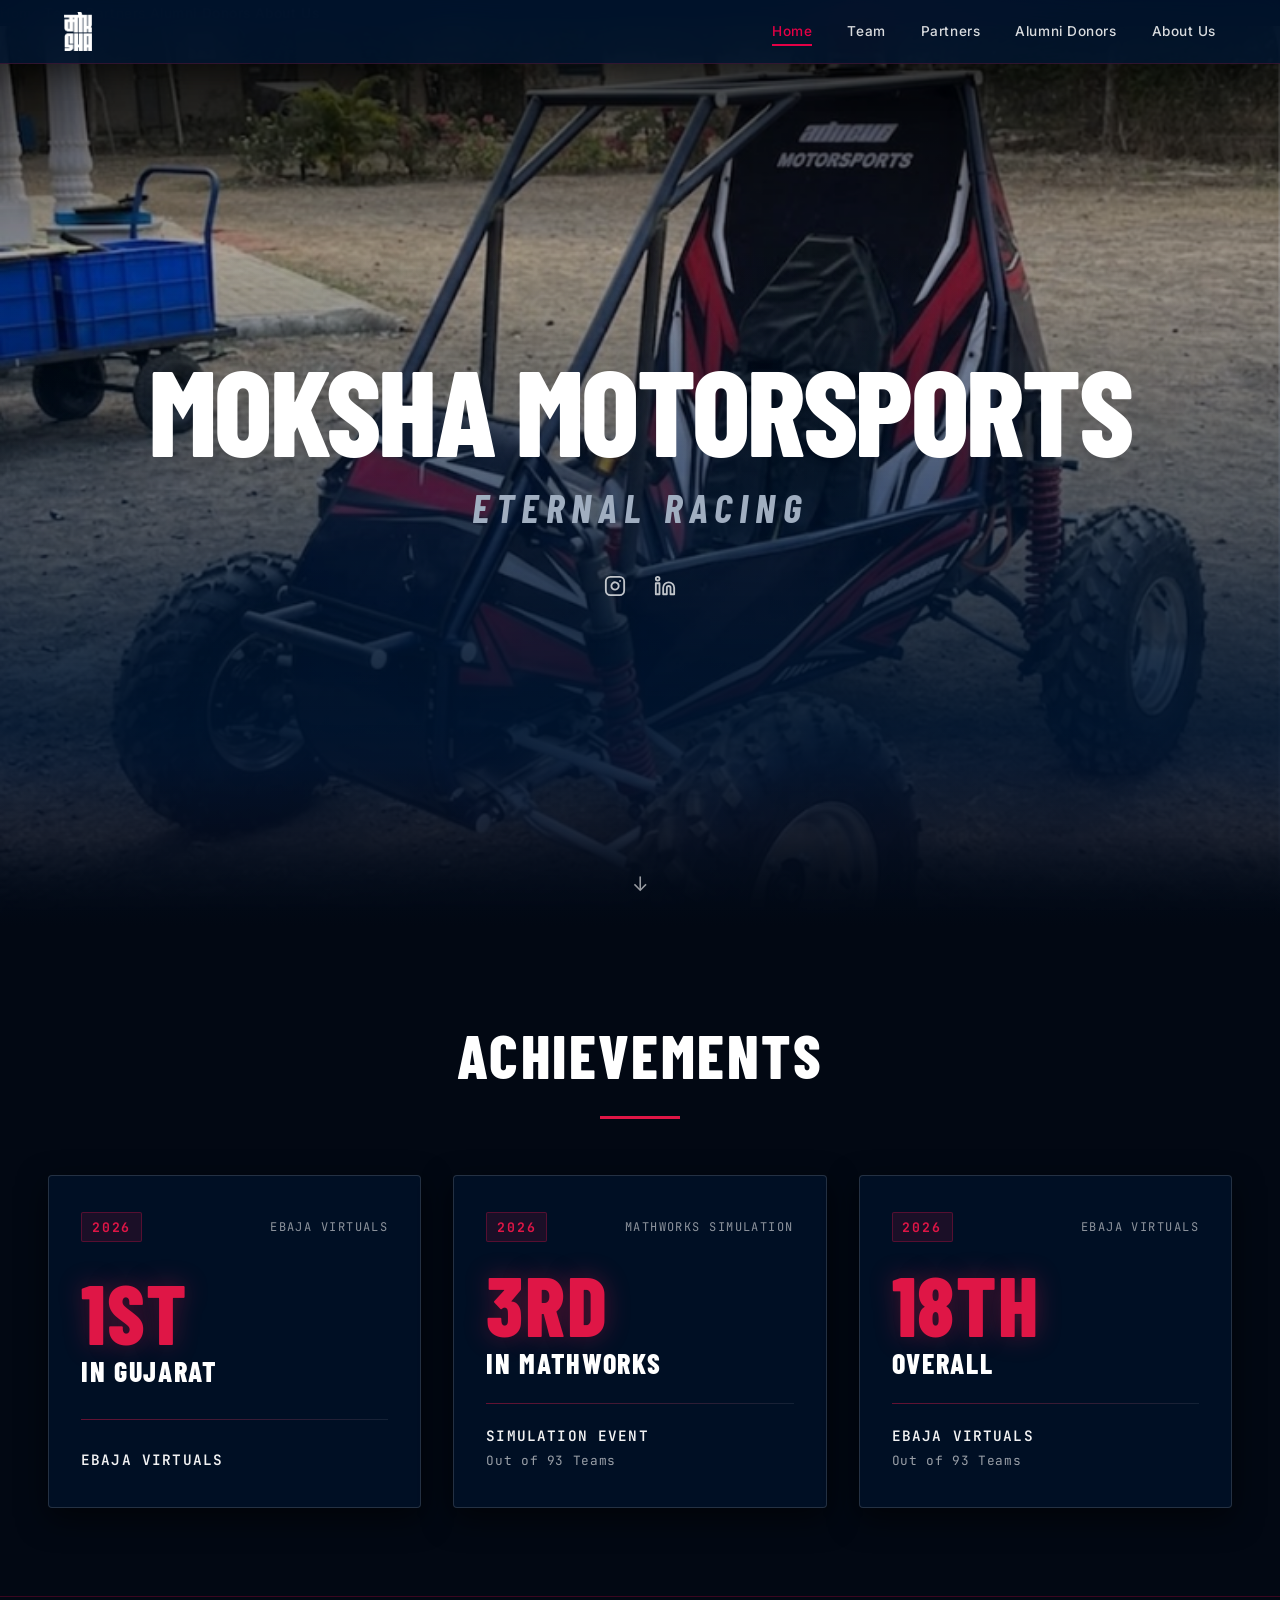
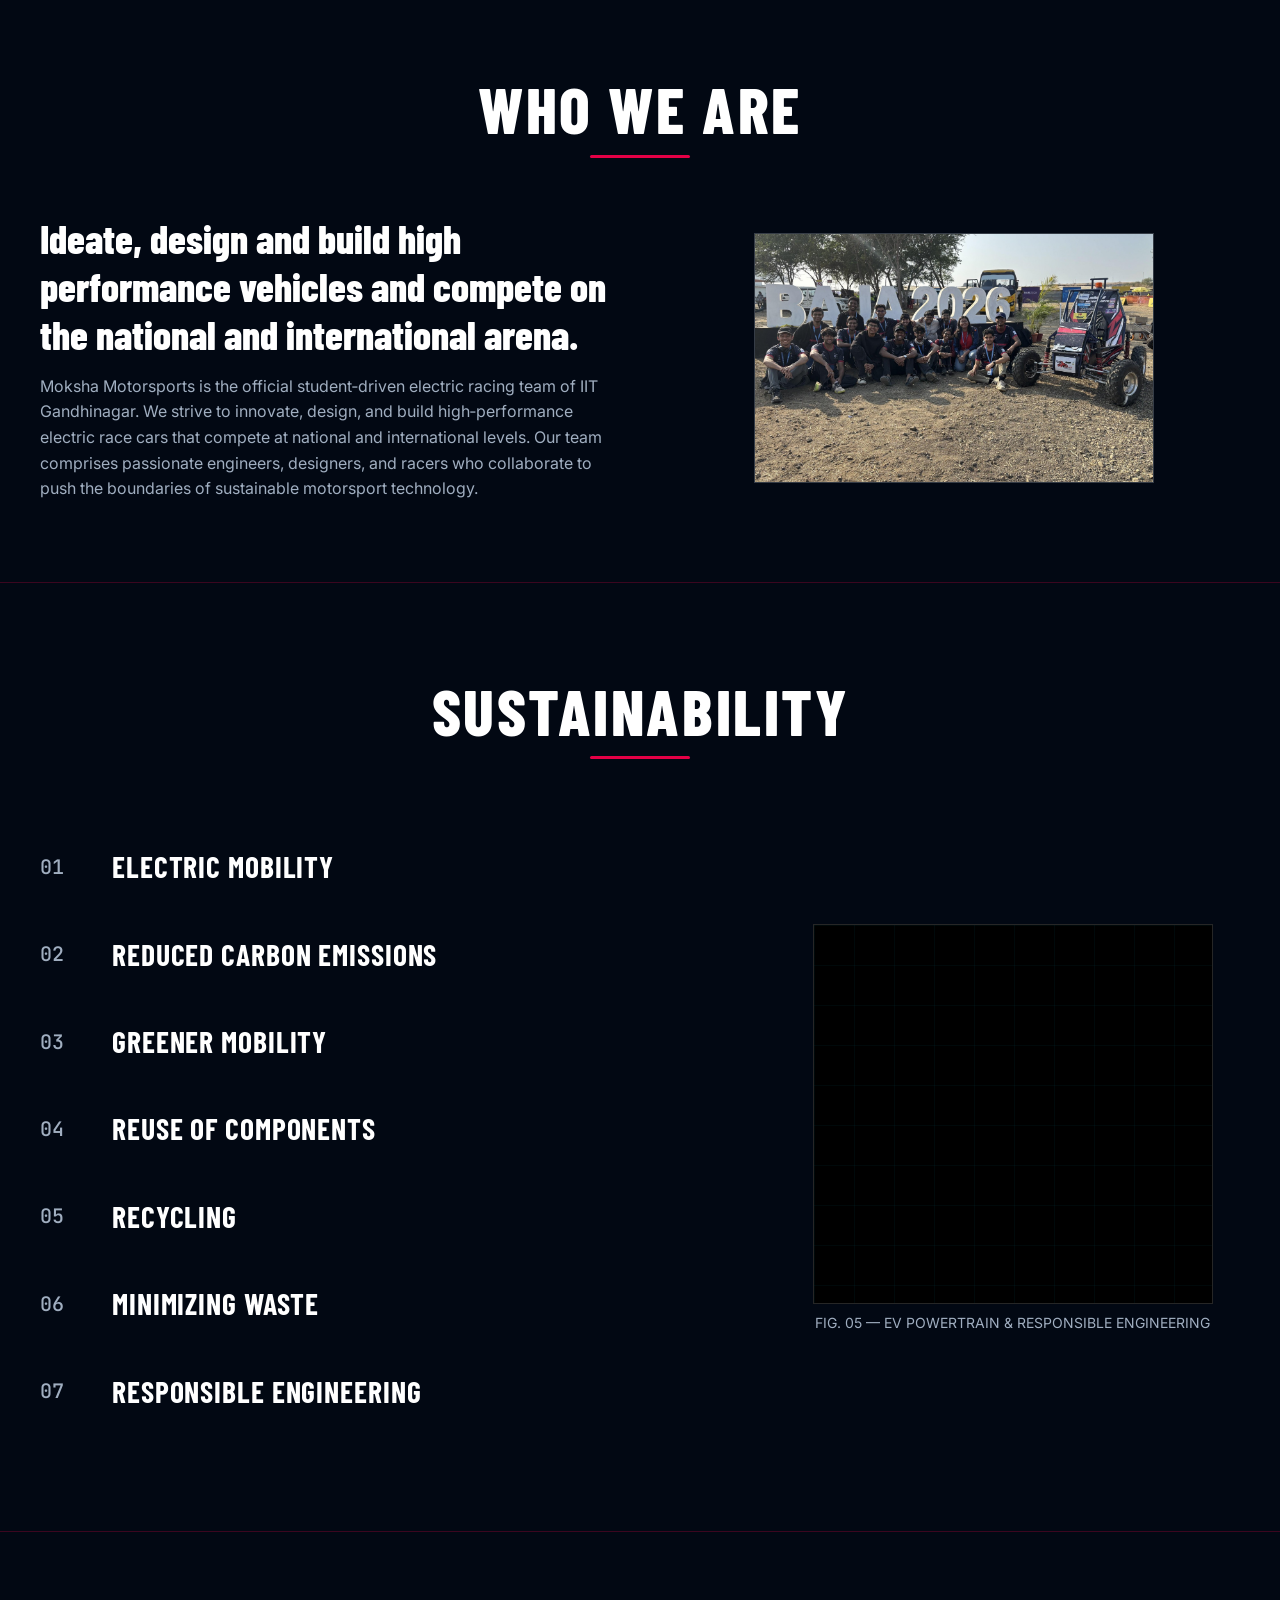
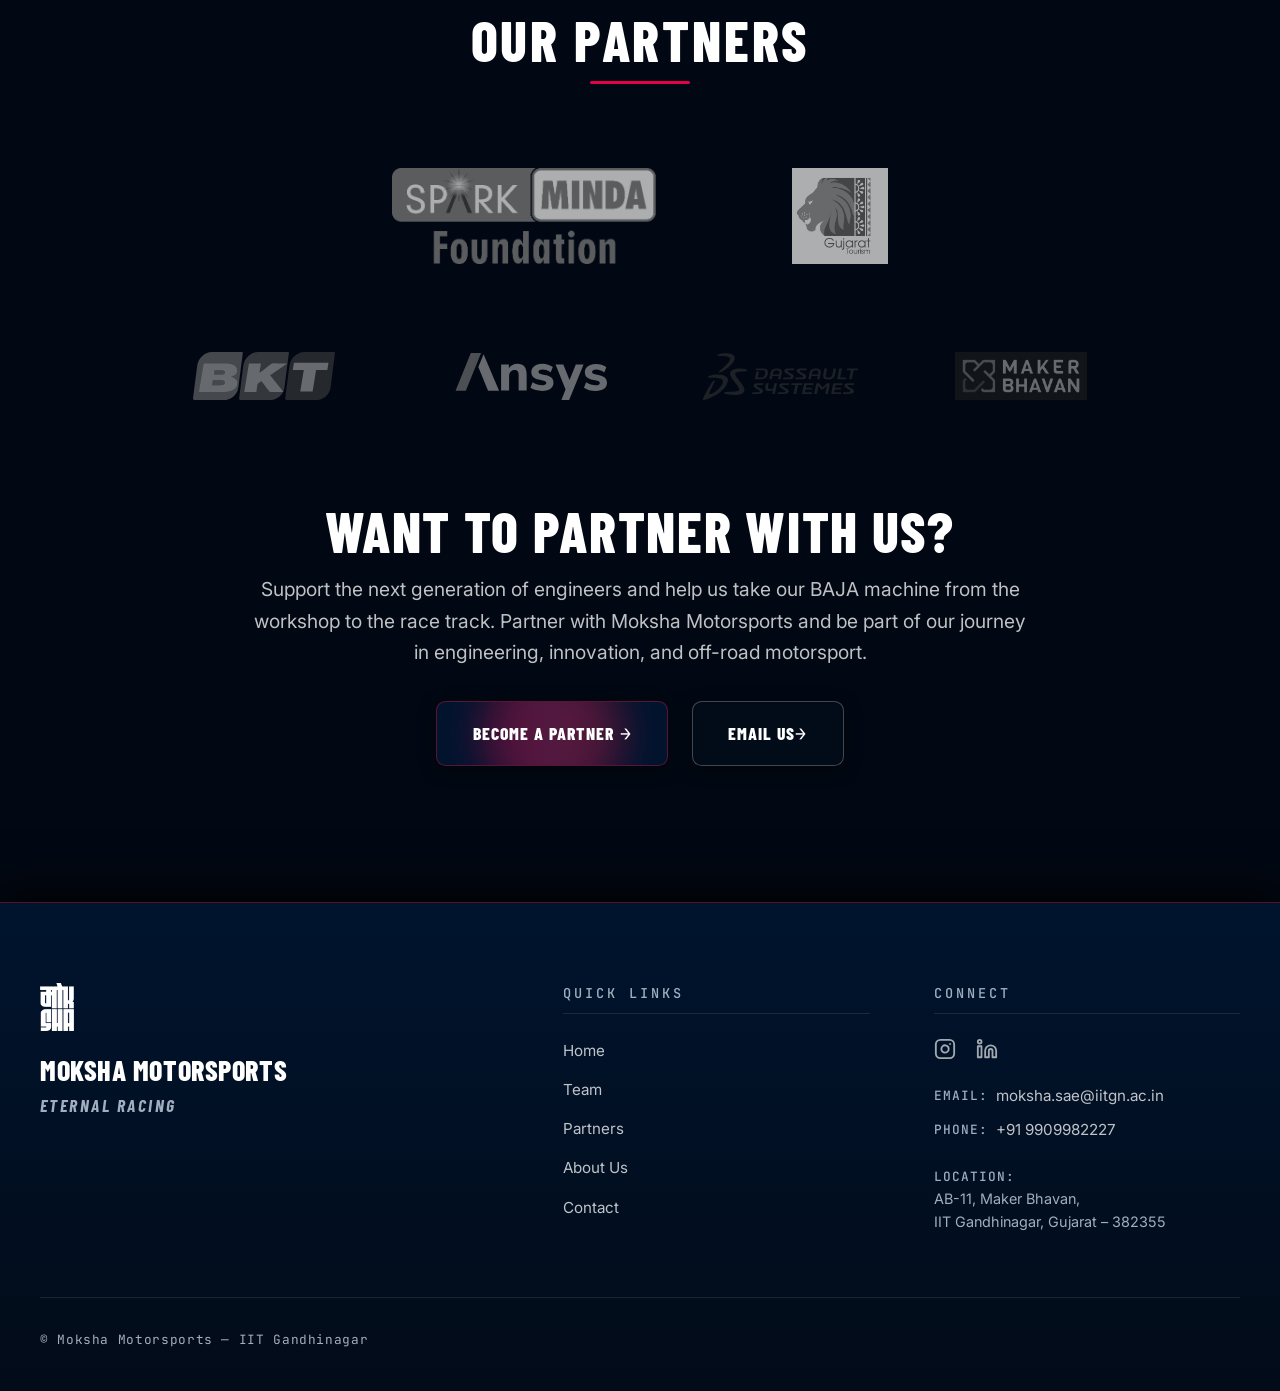
==== index.html @ 0d078cd7 "feat: add team member assets and implement ambient parallax effects across site pages" ====
<!DOCTYPE html>
<html lang="en">

<head>
  <meta charset="UTF-8">
  <meta name="viewport" content="width=device-width, initial-scale=1.0">
  <title>Moksha Motorsports — Eternal Racing</title>
  <meta name="description"
    content="Moksha Motorsports is the official student-driven electric racing team of IIT Gandhinagar. Eternal Racing.">
  <link rel="stylesheet" href="css/style.css">
  <link rel="icon" type="image/png" href="assets/moksha-logo.png">
</head>

<body>

  <a href="#content" class="skip-link">Skip to Content</a>

  <!-- NAVBAR -->
  <header class="navbar" role="banner">
    <a href="index.html" class="nav-brand" aria-label="Moksha Motorsports Home">
      <img src="assets/moksha-logo.png" alt="Moksha Motorsports Logo" class="nav-logo">
    </a>

    <!-- Desktop Navigation -->
    <nav class="nav-links" aria-label="Main Navigation">
      <a href="index.html" class="nav-link active">Home</a>
      <a href="team.html" class="nav-link">Team</a>
      <a href="partners.html" class="nav-link">Partners</a>
      <a href="alumni-donors.html" class="nav-link">Alumni Donors</a>
      <a href="about.html" class="nav-link">About Us</a>
    </nav>

    <!-- Mobile Navigation Toggle -->
    <button class="nav-toggle" aria-label="Toggle Navigation Menu" aria-expanded="false">
      <span></span>
      <span></span>
      <span></span>
    </button>
  </header>

  <!-- Mobile Overlay Menu -->
  <div class="nav-mobile-menu" aria-hidden="true">
    <a href="index.html" class="nav-link active">Home</a>
    <a href="team.html" class="nav-link">Team</a>
    <a href="partners.html" class="nav-link">Partners</a>
    <a href="alumni-donors.html" class="nav-link">Alumni Donors</a>
    <a href="about.html" class="nav-link">About Us</a>
  </div>

  <main class="home-page-wrapper">
    <!-- HOME PAGE LIVE AMBIENT BACKGROUND SYSTEM (FULL EDGE-TO-EDGE MOTORSPORT TREATMENT) -->
    <div class="home-ambient-bg" id="homeAmbientBg" aria-hidden="true">
      <div class="ambient-layer ambient-flowing-gradients">
        <div class="gradient-blob blob-top-left"></div>
        <div class="gradient-blob blob-top-right"></div>
        <div class="gradient-blob blob-mid-left"></div>
        <div class="gradient-blob blob-mid-right"></div>
        <div class="gradient-blob blob-bottom-left"></div>
        <div class="gradient-blob blob-bottom-right"></div>
      </div>
      <div class="ambient-layer ambient-speed-streaks">
        <div class="speed-streak streak-1"></div>
        <div class="speed-streak streak-2"></div>
        <div class="speed-streak streak-3"></div>
        <div class="speed-streak streak-4"></div>
      </div>
      <div class="ambient-layer ambient-tech-mesh"></div>
      <div class="ambient-layer ambient-vignette"></div>
    </div>

    <!-- FULL-SCREEN HERO SECTION WITH CINEMATIC BOTTOM FADE -->
    <section class="hero cinematic-hero" aria-label="Hero Section">
      <div class="hero-bg-image" aria-hidden="true"></div>
      <div class="cinematic-hero-overlay" aria-hidden="true"></div>
      <div class="hero-center-content">
        <h1 class="hero-title">MOKSHA MOTORSPORTS</h1>
        <p class="hero-tagline">Eternal Racing</p>

        <!-- Social Media Links -->
        <div class="hero-socials">
          <a href="https://www.instagram.com/moksha_sae.iitgn?igsh=ZnZyM25kZWNtaHk3" target="_blank"
            rel="noopener noreferrer" class="social-link" aria-label="Follow Moksha Motorsports on Instagram">
            <svg viewBox="0 0 24 24" fill="none" stroke="currentColor" stroke-width="2" stroke-linecap="round"
              stroke-linejoin="round">
              <rect x="2" y="2" width="20" height="20" rx="5" ry="5" />
              <path d="M16 11.37A4 4 0 1 1 12.63 8 4 4 0 0 1 16 11.37z" />
              <line x1="17.5" y1="6.5" x2="17.51" y2="6.5" />
            </svg>
          </a>
          <a href="https://in.linkedin.com/company/moksha-motorsports" target="_blank" rel="noopener noreferrer"
            class="social-link" aria-label="Connect with Moksha Motorsports on LinkedIn">
            <svg viewBox="0 0 24 24" fill="none" stroke="currentColor" stroke-width="2" stroke-linecap="round"
              stroke-linejoin="round">
              <path d="M16 8a6 6 0 0 1 6 6v7h-4v-7a2 2 0 0 0-2-2 2 2 0 0 0-2 2v7h-4v-7a6 6 0 0 1 6-6z" />
              <rect x="2" y="9" width="4" height="12" />
              <circle cx="4" cy="4" r="2" />
            </svg>
          </a>
        </div>
      </div>

      <!-- Scroll Indicator -->
      <div class="hero-scroll" role="button" aria-label="Scroll to next section" tabindex="0">
        <span class="scroll-arrow">↓</span>
      </div>
    </section>

    <!-- ACHIEVEMENTS SECTION (Immediately after Hero Section) -->
    <section id="achievements" class="achievements-section" aria-label="Team Achievements & Championship Record">
      <div class="achievements-container container">
        <div class="achievements-header reveal">
          <h2 class="achievements-title">ACHIEVEMENTS</h2>
        </div>

        <div class="achievements-grid">
          <!-- Achievement Item 01 -->
          <article class="achievement-card reveal" aria-label="1st in Gujarat, eBAJA Virtuals 2026">
            <div class="achievement-header-row">
              <span class="achievement-year-badge">2026</span>
              <span class="achievement-category-tag">eBAJA VIRTUALS</span>
            </div>
            <div class="achievement-rank-wrap">
              <span class="rank-primary">1ST</span>
              <span class="rank-label">IN GUJARAT</span>
            </div>
            <div class="achievement-divider"></div>
            <div class="achievement-footer-meta">
              <p class="event-name">eBAJA Virtuals</p>
            </div>
          </article>

          <!-- Achievement Item 02: 3rd in MathWorks -->
          <article class="achievement-card reveal" aria-label="3rd in MathWorks, Simulation Event 2026 Out of 93 Teams">
            <div class="achievement-header-row">
              <span class="achievement-year-badge">2026</span>
              <span class="achievement-category-tag">MATHWORKS SIMULATION</span>
            </div>
            <div class="achievement-rank-wrap">
              <span class="rank-primary">3RD</span>
              <span class="rank-label">IN MATHWORKS</span>
            </div>
            <div class="achievement-divider"></div>
            <div class="achievement-footer-meta">
              <p class="event-name">Simulation Event</p>
              <p class="event-detail">Out of 93 Teams</p>
            </div>
          </article>

          <!-- Achievement Item 03: 18th Overall -->
          <article class="achievement-card reveal" aria-label="18th Overall, eBAJA Virtuals 2026 Out of 93 Teams">
            <div class="achievement-header-row">
              <span class="achievement-year-badge">2026</span>
              <span class="achievement-category-tag">eBAJA VIRTUALS</span>
            </div>
            <div class="achievement-rank-wrap">
              <span class="rank-primary">18TH</span>
              <span class="rank-label">OVERALL</span>
            </div>
            <div class="achievement-divider"></div>
            <div class="achievement-footer-meta">
              <p class="event-name">eBAJA Virtuals</p>
              <p class="event-detail">Out of 93 Teams</p>
            </div>
          </article>
        </div>
      </div>
    </section>

    <!-- MAJOR SECTION DIVIDER -->
    <div class="section-divider" aria-hidden="true"></div>

    <!-- WHO WE ARE SECTION -->
    <section id="who-we-are" class="who-section" aria-label="Who We Are">
      <h2 class="section-heading who-heading">Who We Are</h2>
      <div class="who-container">
        <div class="who-text reveal">
          <p class="pull-line">Ideate, design and build high performance vehicles and compete on the national and
            international arena.</p>
          <p class="who-body">
            Moksha Motorsports is the official student‑driven electric racing team of IIT Gandhinagar. We strive to
            innovate, design, and build high‑performance electric race cars that compete at national and international
            levels. Our team comprises passionate engineers, designers, and racers who collaborate to push the
            boundaries of sustainable motorsport technology.
          </p>
        </div>
        <div class="who-image reveal">
          <div class="image-placeholder">
            <img src="assets/home-wwr.jpg" alt="Who We Are - Moksha Motorsports Team" loading="lazy" />
          </div>
        </div>
      </div>
    </section>

    <!-- MAJOR SECTION DIVIDER -->
    <div class="section-divider" aria-hidden="true"></div>

    <!-- SUSTAINABILITY SECTION -->
    <section id="sustainability" class="sustainability-section"
      aria-label="Sustainability – Performance + Responsibility">
      <div class="sustainability-container">
        <!-- Section Header -->
        <div class="sustainability-header reveal">
          <h2 class="section-heading sustainability-headline">SUSTAINABILITY</h2>
        </div>

        <!-- Section Main Grid -->
        <div class="sustainability-grid">
          <!-- Principles List Column (4 + 3 Layout) -->
          <div class="sustainability-principles-col reveal">
            <!-- Principles List 01 - 07 -->
            <div class="principles-group">
              <div class="sustainability-row">
                <span class="sustainability-num">01</span>
                <span class="sustainability-text">Electric mobility</span>
              </div>
              <div class="sustainability-row">
                <span class="sustainability-num">02</span>
                <span class="sustainability-text">Reduced carbon emissions</span>
              </div>
              <div class="sustainability-row">
                <span class="sustainability-num">03</span>
                <span class="sustainability-text">Greener mobility</span>
              </div>
              <div class="sustainability-row">
                <span class="sustainability-num">04</span>
                <span class="sustainability-text">Reuse of components</span>
              </div>
              <div class="sustainability-row">
                <span class="sustainability-num">05</span>
                <span class="sustainability-text">Recycling</span>
              </div>
              <div class="sustainability-row">
                <span class="sustainability-num">06</span>
                <span class="sustainability-text">Minimizing waste</span>
              </div>
              <div class="sustainability-row">
                <span class="sustainability-num">07</span>
                <span class="sustainability-text">Responsible engineering</span>
              </div>
            </div>
          </div>

          <!-- Editorial Image Column -->
          <div class="sustainability-image-col reveal">
            <div class="sustainability-image-wrap">
              <div class="image-placeholder sustainability-placeholder">
                <!-- EV / Workshop engineering imagery -->
              </div>
              <p class="caption">FIG. 05 — EV POWERTRAIN &amp; RESPONSIBLE ENGINEERING</p>
            </div>
          </div>
        </div>
    </section>

    <!-- MAJOR SECTION DIVIDER -->
    <div class="section-divider" aria-hidden="true"></div>

    <!-- OUR PARTNERS SECTION -->
    <section id="partners" class="partners-section" aria-label="Our Partners">
      <div class="partners-container">
        <!-- Section Header -->
        <div class="partners-header reveal">
          <h2 class="partners-heading">OUR PARTNERS</h2>
        </div>

        <!-- Sponsor Wall Composition (2 Tiered Rows: Top Donors + Associate Donors) -->
        <div class="sponsor-wall reveal">
          <!-- Row 1: Top Tier Partners (Spark Minda, Gujarat Tourism) -->
          <div class="sponsor-wall-row sponsor-wall-row-top sponsor-wall-row-2">
            <a href="https://sparkminda.com" target="_blank" rel="noopener noreferrer" class="sponsor-wall-item"
              aria-label="Spark Minda Foundation website">
              <img src="assets/smf-logo.png" alt="Spark Minda Logo" class="sponsor-wall-logo" loading="lazy" />
            </a>
            <a href="https://www.gujarattourism.com" target="_blank" rel="noopener noreferrer" class="sponsor-wall-item"
              aria-label="Gujarat Tourism website">
              <img src="assets/gt-logo.png" alt="Gujarat Tourism Logo" class="sponsor-wall-logo" loading="lazy" />
            </a>
          </div>

          <!-- Row 2: 4 Logos (BKT, Ansys, Dassault Systèmes, Maker Bhavan) -->
          <div class="sponsor-wall-row sponsor-wall-row-4">
            <a href="https://www.bkt-tires.com" target="_blank" rel="noopener noreferrer" class="sponsor-wall-item"
              aria-label="BKT Tires website">
              <img src="assets/bkt-logo.svg" alt="BKT Logo" class="sponsor-wall-logo" loading="lazy" />
            </a>
            <a href="https://www.ansys.com" target="_blank" rel="noopener noreferrer" class="sponsor-wall-item"
              aria-label="Ansys website">
              <img src="assets/ansys-logo.svg" alt="Ansys Logo" class="sponsor-wall-logo" loading="lazy" />
            </a>
            <a href="https://www.3ds.com" target="_blank" rel="noopener noreferrer" class="sponsor-wall-item"
              aria-label="Dassault Systèmes website">
              <img src="assets/ds-logo.svg" alt="Dassault Systèmes Logo" class="sponsor-wall-logo" loading="lazy" />
            </a>
            <a href="https://iitgn.ac.in" target="_blank" rel="noopener noreferrer" class="sponsor-wall-item"
              aria-label="Maker Bhavan website">
              <img src="assets/AMKER BHAVAN.png" alt="Maker Bhavan Logo" class="sponsor-wall-logo" loading="lazy" />
            </a>
          </div>
        </div>
      </div>
    </section>

    <!-- BECOME OUR PARTNER CTA SECTION -->
    <section class="team-contact-section" aria-label="Want to partner with us?">
      <div class="team-contact-container container">
        <div class="team-contact-wrap">
          <h2 class="team-contact-heading">WANT TO PARTNER WITH US?</h2>
          <p class="team-contact-body">
            Support the next generation of engineers and help us take our BAJA machine from the workshop to the race
            track. Partner with Moksha Motorsports and be part of our journey in engineering, innovation, and off-road
            motorsport.
          </p>

          <div class="team-contact-actions">
            <a href="become-a-partner.html" class="team-apply-btn">
              <div class="team-apply-btn-glow" aria-hidden="true">
                <div></div>
              </div>
              <span class="team-apply-btn-text">BECOME A PARTNER <span class="arrow">→</span></span>
            </a>
            <a href="mailto:moksha.sae@iitgn.ac.in" class="team-email-btn">
              <span class="btn-text">EMAIL US</span> <span class="arrow">→</span>
            </a>
          </div>
        </div>
      </div>
    </section>
  </main>

  <!-- FOOTER -->
  <footer class="footer" role="contentinfo">
    <div class="footer-container">
      <div class="footer-grid">
        <!-- BRAND COLUMN -->
        <div class="footer-col footer-brand">
          <a href="index.html" class="footer-logo-link" aria-label="Moksha Motorsports Home">
            <img src="assets/moksha-logo.png" alt="Moksha Motorsports Logo" class="footer-logo">
          </a>
          <h3 class="footer-brand-name">Moksha Motorsports</h3>
          <p class="footer-tagline">Eternal Racing</p>
        </div>

        <!-- QUICK LINKS COLUMN -->
        <div class="footer-col footer-links-col">
          <h4 class="footer-col-title">QUICK LINKS</h4>
          <ul class="footer-links-list">
            <li><a href="index.html" class="footer-link">Home</a></li>
            <li><a href="team.html" class="footer-link">Team</a></li>
            <li><a href="partners.html" class="footer-link">Partners</a></li>
            <li><a href="about.html" class="footer-link">About Us</a></li>
            <li><a href="#contact-placeholder" class="footer-link">Contact</a></li>
          </ul>
        </div>

        <!-- CONNECT COLUMN -->
        <div class="footer-col footer-connect-col">
          <h4 class="footer-col-title">CONNECT</h4>
          <div class="footer-socials">
            <a href="https://www.instagram.com/moksha_sae.iitgn?igsh=ZnZyM25kZWNtaHk3" target="_blank"
              rel="noopener noreferrer" class="social-link" aria-label="Follow Moksha Motorsports on Instagram">
              <svg viewBox="0 0 24 24" fill="none" stroke="currentColor" stroke-width="2" stroke-linecap="round"
                stroke-linejoin="round">
                <rect x="2" y="2" width="20" height="20" rx="5" ry="5" />
                <path d="M16 11.37A4 4 0 1 1 12.63 8 4 4 0 0 1 16 11.37z" />
                <line x1="17.5" y1="6.5" x2="17.51" y2="6.5" />
              </svg>
            </a>
            <a href="https://in.linkedin.com/company/moksha-motorsports" target="_blank" rel="noopener noreferrer"
              class="social-link" aria-label="Connect with Moksha Motorsports on LinkedIn">
              <svg viewBox="0 0 24 24" fill="none" stroke="currentColor" stroke-width="2" stroke-linecap="round"
                stroke-linejoin="round">
                <path d="M16 8a6 6 0 0 1 6 6v7h-4v-7a2 2 0 0 0-2-2 2 2 0 0 0-2 2v7h-4v-7a6 6 0 0 1 6-6z" />
                <rect x="2" y="9" width="4" height="12" />
                <circle cx="4" cy="4" r="2" />
              </svg>
            </a>
          </div>
          <p class="footer-contact-item">
            <span class="footer-item-label">Email:</span>
            <a href="mailto:moksha.sae@iitgn.ac.in" class="footer-link">moksha.sae@iitgn.ac.in</a>
          </p>
          <p class="footer-contact-item">
            <span class="footer-item-label">Phone:</span>
            <a href="tel:+919909982227" class="footer-link">+91 9909982227</a>
          </p>
          <p class="footer-address">
            <span class="footer-item-label">Location:</span><br>
            AB-11, Maker Bhavan,<br>
            IIT Gandhinagar, Gujarat – 382355
          </p>
        </div>
      </div>

      <!-- BOTTOM STRIP -->
      <div class="footer-bottom">
        <p class="footer-copyright">&copy; Moksha Motorsports — IIT Gandhinagar</p>
      </div>
    </div>
  </footer>

  <script src="js/main.js"></script>
</body>

</html>
---- css/style.css ----
/* ================================================================
   MOKSHA MOTORSPORTS — Revamped Minimal Motorsport Aesthetic
   Iteration 1: Full-Screen Hero & Minimal Landing Page
   ================================================================ */

@import url('https://fonts.googleapis.com/css2?family=Barlow+Condensed:ital,wght@0,700;0,800;1,700;1,800&family=Inter:wght@400;500;600&family=JetBrains+Mono:wght@400;500&display=swap');

:root {
  --moksha-black: #000000;
  --moksha-navy: #00142E;
  --moksha-navy-dark: #020B18;
  --moksha-pink: #DF1646;
  --bg-black: #000000;
  --bg-subtle: #020B18;
  --bg-raised: #00142E;
  --text-white: #FFFFFF;
  --text-muted: #A0AEC0;
  --font-display: 'Barlow Condensed', sans-serif;
  --font-body: 'Inter', sans-serif;
  --font-mono: 'JetBrains Mono', monospace;
  --nav-height: 64px;
  --transition-fast: 200ms cubic-bezier(0.16, 1, 0.3, 1);
}

*,
*::before,
*::after {
  box-sizing: border-box;
  margin: 0;
  padding: 0;
}

html {
  scroll-behavior: smooth;
  font-size: 16px;
  background-color: var(--bg-black);
  color: var(--text-white);
}

body {
  font-family: var(--font-body);
  background-color: var(--bg-black);
  color: var(--text-white);
  line-height: 1.6;
  overflow-x: hidden;
  -webkit-font-smoothing: antialiased;
}

a {
  color: inherit;
  text-decoration: none;
}

button {
  cursor: pointer;
  border: none;
  background: none;
  font-family: inherit;
}

/* --- Skip Link --- */
.skip-link {
  position: absolute;
  top: -100%;
  left: 1.5rem;
  padding: 0.5rem 1rem;
  background: var(--text-white);
  color: var(--bg-black);
  font-family: var(--font-mono);
  font-size: 0.8rem;
  text-transform: uppercase;
  z-index: 9999;
  transition: top var(--transition-fast);
}

.skip-link:focus {
  top: 1.5rem;
}

/* ================================================================
   NAVIGATION BAR
   Fully transparent, overlaying hero, minimalist white typography
   ================================================================ */
.navbar {
  position: fixed;
  top: 0;
  left: 0;
  width: 100%;
  height: var(--nav-height);
  z-index: 1000;
  background: rgba(0, 20, 46, 0.85);
  backdrop-filter: blur(20px) saturate(180%);
  -webkit-backdrop-filter: blur(20px) saturate(180%);
  border-bottom: 1px solid rgba(223, 22, 70, 0.2);
  box-shadow: 0 8px 32px 0 rgba(0, 0, 0, 0.5);
  display: flex;
  align-items: center;
  justify-content: space-between;
  padding-inline: clamp(1.5rem, 5vw, 4rem);
}

.nav-brand {
  position: relative;
  display: inline-flex;
  align-items: center;
  gap: 0.75rem;
}

.nav-brand:hover {
  opacity: 1;
}

.nav-logo {
  height: 40px;
  width: auto;
  object-fit: contain;
  filter: invert(1);
  transition: opacity var(--transition-fast), transform var(--transition-fast);
}

.nav-brand::after {
  content: '';
  position: absolute;
  top: 0;
  left: 0;
  width: 100%;
  height: 100%;
  background-color: #E40046;
  -webkit-mask: url('../assets/moksha-logo.png') no-repeat center / contain;
  mask: url('../assets/moksha-logo.png') no-repeat center / contain;
  opacity: 0;
  transition: opacity var(--transition-fast), transform var(--transition-fast), filter var(--transition-fast);
  pointer-events: none;
}

.nav-brand:hover .nav-logo {
  opacity: 0;
  transform: scale(1.12);
}

.nav-brand:hover::after {
  opacity: 1;
  filter: drop-shadow(0 0 10px rgba(228, 0, 70, 0.6));
  transform: scale(1.12);
}

.nav-links {
  display: flex;
  align-items: center;
  gap: 2.2rem;
  list-style: none;
}

.nav-link {
  font-family: var(--font-body);
  font-size: 0.85rem;
  font-weight: 500;
  letter-spacing: 0.04em;
  color: var(--text-white);
  position: relative;
  opacity: 0.85;
  padding-block: 0.25rem;
  transition: opacity var(--transition-fast), color var(--transition-fast);
}

.nav-link::after {
  content: '';
  position: absolute;
  bottom: 0;
  left: 0;
  width: 0%;
  height: 2px;
  background-color: #E40046;
  transition: width var(--transition-fast), background-color var(--transition-fast);
}

.nav-link:hover,
.nav-link.active {
  opacity: 1;
  color: #E40046;
}

.nav-link:hover::after,
.nav-link.active::after {
  width: 100%;
  background-color: #E40046;
}

/* Mobile Toggle */
.nav-toggle {
  display: none;
  flex-direction: column;
  gap: 6px;
  width: 28px;
  height: 20px;
  justify-content: center;
}

.nav-toggle span {
  display: block;
  width: 100%;
  height: 2px;
  background-color: var(--text-white);
  transition: transform var(--transition-fast), opacity var(--transition-fast);
}

/* ================================================================
   HOME PAGE DYNAMIC MOTORSPORT BACKGROUND SYSTEM
   Red identity, flowing gradients, speed light streaks & technical telemetry grid
   ================================================================ */

.home-page-wrapper {
  position: relative;
  background-color: #020813;
  overflow-x: hidden;
}

.home-ambient-bg {
  position: fixed;
  inset: 0;
  width: 100vw;
  height: 100vh;
  z-index: 0;
  pointer-events: none;
  overflow: hidden;
  will-change: transform;
  transition: transform 0.2s cubic-bezier(0.1, 0.9, 0.2, 1);
}

/* Layer Structure */
.ambient-layer {
  position: absolute;
  inset: 0;
  pointer-events: none;
}

/* LAYER 1: FLOWING DEEP-NAVY & ACCENT PINK GRADIENTS (FULL VIEWPORT COVERAGE) */
.ambient-flowing-gradients {
  z-index: 1;
  filter: blur(100px);
  will-change: transform;
}

.gradient-blob {
  position: absolute;
  border-radius: 50%;
  pointer-events: none;
  will-change: transform, opacity;
}

.blob-top-left {
  top: -25vh;
  left: -20vw;
  width: 75vw;
  height: 75vw;
  max-width: 1100px;
  max-height: 1100px;
  background: radial-gradient(circle, rgba(223, 22, 70, 0.28) 0%, rgba(0, 20, 46, 0.65) 50%, rgba(2, 11, 24, 0.40) 75%, transparent 85%);
  animation: floatRedBlob1 28s ease-in-out infinite alternate;
}

.blob-top-right {
  top: -20vh;
  right: -20vw;
  width: 75vw;
  height: 75vw;
  max-width: 1100px;
  max-height: 1100px;
  background: radial-gradient(circle, rgba(223, 22, 70, 0.45) 0%, rgba(190, 10, 55, 0.22) 40%, rgba(0, 20, 46, 0.50) 65%, transparent 85%);
  animation: floatRedBlob2 34s ease-in-out infinite alternate;
}

.blob-mid-left {
  top: 30vh;
  left: -25vw;
  width: 80vw;
  height: 80vw;
  max-width: 1150px;
  max-height: 1150px;
  background: radial-gradient(circle, rgba(0, 20, 46, 0.75) 0%, rgba(1, 12, 28, 0.45) 55%, transparent 75%);
  animation: floatRedBlob3 32s ease-in-out infinite alternate;
}

.blob-mid-right {
  top: 35vh;
  right: -25vw;
  width: 80vw;
  height: 80vw;
  max-width: 1150px;
  max-height: 1150px;
  background: radial-gradient(circle, rgba(255, 42, 109, 0.38) 0%, rgba(223, 22, 70, 0.26) 40%, rgba(0, 20, 46, 0.55) 65%, transparent 85%);
  animation: floatRedBlob1 38s ease-in-out infinite alternate-reverse;
}

.blob-bottom-left {
  bottom: -25vh;
  left: -20vw;
  width: 75vw;
  height: 75vw;
  max-width: 1050px;
  max-height: 1050px;
  background: radial-gradient(circle, rgba(223, 22, 70, 0.30) 0%, rgba(0, 20, 46, 0.65) 50%, rgba(2, 11, 24, 0.40) 75%, transparent 85%);
  animation: floatRedBlob2 30s ease-in-out infinite alternate;
}

.blob-bottom-right {
  bottom: -20vh;
  right: -20vw;
  width: 75vw;
  height: 75vw;
  max-width: 1050px;
  max-height: 1050px;
  background: radial-gradient(circle, rgba(223, 22, 70, 0.45) 0%, rgba(180, 10, 50, 0.22) 40%, rgba(0, 20, 46, 0.60) 65%, transparent 85%);
  animation: floatRedBlob3 36s ease-in-out infinite alternate;
}

/* LAYER 2: SPEED-INSPIRED LIGHT STREAKS (FULL-WIDTH SWEEPS) */
.ambient-speed-streaks {
  z-index: 2;
  overflow: hidden;
  will-change: transform;
}

.speed-streak {
  position: absolute;
  border-radius: 500px;
  pointer-events: none;
  will-change: transform, opacity;
}

.streak-1 {
  top: 10%;
  left: -30vw;
  width: 160vw;
  height: 160px;
  background: linear-gradient(115deg, transparent 0%, rgba(0, 20, 46, 0.35) 20%, rgba(223, 22, 70, 0.38) 50%, transparent 75%);
  transform: rotate(-22deg);
  animation: speedStreakFlow1 22s linear infinite;
}

.streak-2 {
  top: 35%;
  left: -30vw;
  width: 160vw;
  height: 200px;
  background: linear-gradient(115deg, transparent 0%, rgba(255, 42, 109, 0.32) 20%, rgba(223, 22, 70, 0.28) 50%, transparent 80%);
  transform: rotate(-18deg);
  animation: speedStreakFlow2 28s linear infinite;
}

.streak-3 {
  top: 60%;
  left: -30vw;
  width: 160vw;
  height: 180px;
  background: linear-gradient(115deg, transparent 0%, rgba(223, 22, 70, 0.36) 30%, rgba(0, 20, 46, 0.40) 60%, transparent 70%);
  transform: rotate(-24deg);
  animation: speedStreakFlow3 24s linear infinite;
}

.streak-4 {
  top: 82%;
  left: -30vw;
  width: 160vw;
  height: 150px;
  background: linear-gradient(115deg, transparent 0%, rgba(0, 20, 46, 0.30) 25%, rgba(223, 22, 70, 0.34) 50%, transparent 75%);
  transform: rotate(-20deg);
  animation: speedStreakFlow1 26s linear infinite reverse;
}

/* LAYER 3: TECHNICAL MOTORSPORT GRID & CONTOUR MESH */
.ambient-tech-mesh {
  z-index: 3;
  opacity: 0.45;
  background-image:
    linear-gradient(to right, rgba(255, 255, 255, 0.015) 1px, transparent 1px),
    linear-gradient(to bottom, rgba(255, 255, 255, 0.015) 1px, transparent 1px),
    linear-gradient(135deg, rgba(0, 20, 46, 0.04) 25%, transparent 25%, transparent 50%, rgba(223, 22, 70, 0.015) 50%, rgba(0, 20, 46, 0.04) 75%, transparent 75%, transparent);
  background-size: 90px 90px, 90px 90px, 180px 180px;
}

/* LAYER 4: DARK VIGNETTE FRAME */
.ambient-vignette {
  z-index: 4;
  background: radial-gradient(ellipse at center, transparent 25%, rgba(0, 10, 24, 0.60) 70%, rgba(0, 5, 12, 0.92) 100%);
}

/* Remove solid black background blocks on Home page content sections to reveal live ambient background */
.home-page-wrapper .achievements-section,
.home-page-wrapper .who-section,
.home-page-wrapper .mission-section,
.home-page-wrapper .sustainability-section,
.home-page-wrapper .partners-section,
.home-page-wrapper .our-partners-main-section,
.home-page-wrapper .partners-tier-wrapper,
.home-page-wrapper .partner-tier-section,
.home-page-wrapper .team-contact-section,
.home-page-wrapper .pit-wall-section {
  position: relative;
  z-index: 1;
  background-color: transparent !important;
  background: transparent !important;
}

/* Keyframe Animations for Flowing Red Blobs */
@keyframes floatRedBlob1 {
  0% {
    transform: translate(0, 0) scale(1);
    opacity: 0.75;
  }
  50% {
    transform: translate(-7vw, 10vh) scale(1.12);
    opacity: 0.95;
  }
  100% {
    transform: translate(-3vw, 18vh) scale(0.92);
    opacity: 0.70;
  }
}

@keyframes floatRedBlob2 {
  0% {
    transform: translate(0, 0) scale(1);
    opacity: 0.70;
  }
  50% {
    transform: translate(9vw, -12vh) scale(1.15);
    opacity: 0.95;
  }
  100% {
    transform: translate(4vw, 6vh) scale(0.88);
    opacity: 0.65;
  }
}

@keyframes floatRedBlob3 {
  0% {
    transform: translate(0, 0) scale(1);
    opacity: 0.75;
  }
  50% {
    transform: translate(-8vw, -14vh) scale(1.10);
    opacity: 1;
  }
  100% {
    transform: translate(-5vw, -5vh) scale(0.92);
    opacity: 0.70;
  }
}

/* Keyframe Animations for Speed Streaks */
@keyframes speedStreakFlow1 {
  0% {
    transform: translate3d(-15vw, -10vh, 0) rotate(-25deg);
    opacity: 0.15;
  }
  50% {
    opacity: 0.40;
  }
  100% {
    transform: translate3d(25vw, 18vh, 0) rotate(-25deg);
    opacity: 0.15;
  }
}

@keyframes speedStreakFlow2 {
  0% {
    transform: translate3d(20vw, 15vh, 0) rotate(-22deg);
    opacity: 0.12;
  }
  50% {
    opacity: 0.35;
  }
  100% {
    transform: translate3d(-20vw, -15vh, 0) rotate(-22deg);
    opacity: 0.12;
  }
}

@keyframes speedStreakFlow3 {
  0% {
    transform: translate3d(-10vw, -8vh, 0) rotate(-28deg);
    opacity: 0.15;
  }
  50% {
    opacity: 0.38;
  }
  100% {
    transform: translate3d(20vw, 14vh, 0) rotate(-28deg);
    opacity: 0.15;
  }
}

/* Reduced Motion Fallback */
@media (prefers-reduced-motion: reduce) {
  .blob-top-right,
  .blob-mid-left,
  .blob-bottom-right,
  .speed-streak {
    animation: none !important;
  }
}

/* Mobile Optimizations */
@media (max-width: 768px) {
  .ambient-flowing-gradients {
    filter: blur(65px);
  }
  .blob-top-right,
  .blob-mid-left,
  .blob-bottom-right {
    opacity: 0.55;
  }
  .ambient-speed-streaks {
    opacity: 0.6;
  }
  .ambient-tech-mesh {
    background-size: 50px 50px, 50px 50px, 100px 100px;
    opacity: 0.3;
  }
}

/* ================================================================
   CINEMATIC FULL-WIDTH HERO SYSTEM
   Reusable top-to-bottom image-to-dark-background fade system
   ================================================================ */
.cinematic-hero {
  position: relative;
  width: 100%;
  overflow: hidden;
  background-color: var(--bg-black, #000000);
  background-size: cover;
  background-repeat: no-repeat;
}

.cinematic-hero-overlay {
  position: absolute;
  inset: 0;
  z-index: 1;
  pointer-events: none;
  background: linear-gradient(to bottom,
      rgba(0, 0, 0, 0.50) 0%,
      rgba(0, 0, 0, 0.12) 25%,
      rgba(0, 20, 46, 0.38) 55%,
      rgba(0, 20, 46, 0.78) 82%,
      #020813 100%);
}

.hero {
  position: relative;
  width: 100%;
  height: 100vh;
  min-height: 680px;
  display: flex;
  flex-direction: column;
  align-items: center;
  justify-content: center;
  background-color: transparent;
  padding-inline: 1.5rem;
  text-align: center;
  overflow: hidden;
}

.hero-bg-image {
  position: absolute;
  inset: 0;
  z-index: 0;
  background-image:
    linear-gradient(to bottom, 
      rgba(0, 0, 0, 0.52) 0%, 
      rgba(0, 0, 0, 0.20) 25%, 
      rgba(0, 20, 46, 0.45) 55%, 
      rgba(0, 20, 46, 0.75) 78%, 
      rgba(223, 22, 70, 0.12) 90%, 
      #020813 100%),
    url('../assets/Moksha Orientation.png');
  background-position: center center;
  background-size: cover;
  background-repeat: no-repeat;
  will-change: opacity, transform;
  pointer-events: none;
}

/* Subtle dark grid lines texture (minimalist motorsport detail) */
.hero::before {
  content: '';
  position: absolute;
  inset: 0;
  background-image:
    linear-gradient(to right, rgba(255, 255, 255, 0.02) 1px, transparent 1px),
    linear-gradient(to bottom, rgba(255, 255, 255, 0.02) 1px, transparent 1px);
  background-size: 80px 80px;
  pointer-events: none;
  opacity: 0.6;
}

.hero-center-content {
  position: relative;
  z-index: 10;
  display: flex;
  flex-direction: column;
  align-items: center;
  justify-content: center;
  max-width: 1100px;
  margin: auto;
}

/* Main Title: MOKSHA MOTORSPORTS */
.hero-title {
  font-family: var(--font-display);
  font-size: clamp(3.2rem, 9.5vw, 9.5rem);
  font-weight: 800;
  text-transform: uppercase;
  letter-spacing: -0.02em;
  line-height: 0.9;
  color: var(--text-white);
  margin-bottom: 0.75rem;
  user-select: none;
  animation: heroFadeIn 800ms cubic-bezier(0.16, 1, 0.3, 1) forwards;
}

/* Tagline: Eternal Racing */
.hero-tagline {
  font-family: var(--font-display);
  font-size: clamp(1.25rem, 3.2vw, 2.5rem);
  font-weight: 700;
  font-style: italic;
  text-transform: uppercase;
  letter-spacing: 0.18em;
  color: var(--text-muted);
  margin-bottom: 2.25rem;
  animation: heroFadeIn 1000ms cubic-bezier(0.16, 1, 0.3, 1) forwards;
}

/* Social Links */
.hero-socials {
  display: flex;
  align-items: center;
  justify-content: center;
  gap: 1.75rem;
  animation: heroFadeIn 1200ms cubic-bezier(0.16, 1, 0.3, 1) forwards;
}

.social-link {
  display: inline-flex;
  align-items: center;
  justify-content: center;
  color: var(--text-white);
  opacity: 0.75;
  transition: opacity var(--transition-fast), transform var(--transition-fast);
}

.social-link:hover {
  opacity: 1;
  transform: translateY(-2px);
}

.social-link svg {
  width: 22px;
  height: 22px;
}

/* Scroll Indicator */
.hero-scroll {
  position: absolute;
  bottom: 2rem;
  left: 50%;
  transform: translateX(-50%);
  z-index: 10;
  display: flex;
  flex-direction: column;
  align-items: center;
  gap: 0.5rem;
  color: var(--text-white);
  opacity: 0.6;
  transition: opacity var(--transition-fast), transform var(--transition-fast);
  cursor: pointer;
  animation: bounceIndicator 2.5s ease-in-out infinite;
}

.hero-scroll:hover {
  opacity: 1;
}

.scroll-arrow {
  font-size: 1.25rem;
  line-height: 1;
}

/* Animations */
@keyframes heroFadeIn {
  from {
    opacity: 0;
    transform: translateY(16px);
  }

  to {
    opacity: 1;
    transform: translateY(0);
  }
}

@keyframes bounceIndicator {

  0%,
  100% {
    transform: translate(-50%, 0);
    opacity: 0.5;
  }

  50% {
    transform: translate(-50%, 8px);
    opacity: 0.9;
  }
}

.section-heading {
  font-family: var(--font-display);
  font-size: clamp(2.4rem, 5vw, 3.8rem);
  font-weight: 800;
  letter-spacing: 0.04em;
  text-transform: uppercase;
  color: var(--text-white);
  line-height: 1;
}

.section-heading::after,
.who-heading::after,
.mission-heading::after,
.sustainability-headline::after,
.partners-heading::after,
.our-partners-main-heading::after,
.deck-section-header .tier-title::after,
.cta-heading::after {
  content: "";
  display: block;
  width: 100px;
  height: 3px;
  background-color: #E40046;
  margin-top: 0.85rem;
  margin-left: auto;
  margin-right: auto;
  border-radius: 2px;
}



/* Spacing adjustment for headers with subtitles underneath */
.deck-section-header .tier-title::after {
  margin-bottom: 0.85rem;
}

/* ================================================================
   ACHIEVEMENTS SHOWCASE SECTION (Championship Record)
   ================================================================ */
.achievements-section {
  position: relative;
  z-index: 1;
  padding: 5rem 1.5rem 5.5rem;
}

.achievements-header {
  text-align: center;
  margin-bottom: 3.5rem;
}

.achievements-mono-tag {
  font-family: var(--font-mono);
  font-size: 0.85rem;
  font-weight: 500;
  letter-spacing: 0.22em;
  color: #DF1646;
  text-transform: uppercase;
  display: block;
  margin-bottom: 0.5rem;
}

.achievements-title {
  font-family: var(--font-display);
  font-size: clamp(2.4rem, 5vw, 3.8rem);
  font-weight: 800;
  letter-spacing: 0.04em;
  color: var(--text-white);
  text-transform: uppercase;
  position: relative;
}

.achievements-title::after {
  content: "";
  display: block;
  width: 80px;
  height: 3px;
  background-color: #DF1646;
  margin: 0.85rem auto 0 auto;
}

.achievements-grid {
  display: grid;
  grid-template-columns: repeat(3, 1fr);
  gap: 2rem;
  max-width: 1200px;
  margin: 0 auto;
  align-items: stretch;
}

/* Individual Achievement Card — Technical Motorsport Championship Record */
.achievement-card {
  position: relative;
  overflow: hidden;
  background: rgba(0, 20, 46, 0.65);
  border: 1px solid rgba(255, 255, 255, 0.14);
  backdrop-filter: blur(16px);
  -webkit-backdrop-filter: blur(16px);
  border-radius: 4px;
  padding: 2.25rem 2rem 2.25rem;
  display: flex;
  flex-direction: column;
  justify-content: space-between;
  transition: border-color 0.35s cubic-bezier(0.16, 1, 0.3, 1), transform 0.35s cubic-bezier(0.16, 1, 0.3, 1), box-shadow 0.35s cubic-bezier(0.16, 1, 0.3, 1);
  box-shadow: 0 10px 30px rgba(0, 0, 0, 0.6);
}

/* Crimson Top Accent Border Bar */
.achievement-card::before {
  content: "";
  position: absolute;
  top: 0;
  left: 0;
  width: 0%;
  height: 2px;
  background-color: #DF1646;
  transition: width 0.4s cubic-bezier(0.16, 1, 0.3, 1);
}

.achievement-card:hover {
  border-color: rgba(223, 22, 70, 0.6);
  transform: translateY(-5px);
  box-shadow: 0 16px 40px rgba(0, 20, 46, 0.85), 0 0 24px rgba(223, 22, 70, 0.2);
}

.achievement-card:hover::before {
  width: 100%;
}

/* Faint Background Numerals Watermark */
.bg-num-watermark {
  position: absolute;
  right: 0.75rem;
  bottom: -0.85rem;
  font-family: var(--font-display);
  font-size: clamp(6.5rem, 10vw, 8.5rem);
  font-weight: 800;
  color: rgba(255, 255, 255, 0.035);
  line-height: 1;
  pointer-events: none;
  user-select: none;
  z-index: 0;
  transition: color 0.35s ease;
}

.achievement-card:hover .bg-num-watermark {
  color: rgba(223, 22, 70, 0.08);
}

/* Header Meta Row */
.achievement-header-row {
  display: flex;
  align-items: center;
  justify-content: space-between;
  position: relative;
  z-index: 2;
  margin-bottom: 1.5rem;
}

.achievement-num-badge,
.achievement-year-badge {
  font-family: var(--font-mono);
  font-size: 0.82rem;
  font-weight: 700;
  color: #DF1646;
  letter-spacing: 0.15em;
  padding: 0.2rem 0.6rem;
  background: rgba(223, 22, 70, 0.12);
  border: 1px solid rgba(223, 22, 70, 0.3);
  border-radius: 2px;
}

.achievement-category-tag {
  font-family: var(--font-mono);
  font-size: 0.75rem;
  color: rgba(255, 255, 255, 0.55);
  letter-spacing: 0.12em;
  text-transform: uppercase;
}

/* Main Rank Title Block */
.achievement-rank-wrap {
  position: relative;
  z-index: 2;
  margin-bottom: 1.5rem;
}

.rank-primary {
  display: block;
  font-family: var(--font-display);
  font-size: clamp(3.8rem, 6.5vw, 5.5rem);
  font-weight: 800;
  color: #DF1646;
  line-height: 0.92;
  letter-spacing: 0.02em;
  text-shadow: 0 0 25px rgba(223, 22, 70, 0.35);
}

.rank-label {
  display: block;
  font-family: var(--font-display);
  font-size: clamp(1.25rem, 2.2vw, 1.75rem);
  font-weight: 800;
  color: var(--text-white);
  letter-spacing: 0.06em;
  text-transform: uppercase;
  margin-top: 0.35rem;
  line-height: 1.1;
}

/* Thin Pink Accent Divider */
.achievement-divider {
  height: 1px;
  width: 100%;
  background: linear-gradient(90deg, rgba(223, 22, 70, 0.45) 0%, rgba(255, 255, 255, 0.08) 100%);
  margin-bottom: 1.25rem;
  position: relative;
  z-index: 2;
}

/* Footer Event Meta */
.achievement-footer-meta {
  position: relative;
  z-index: 2;
}

.event-name {
  font-family: var(--font-mono);
  font-size: 0.9rem;
  font-weight: 600;
  color: rgba(255, 255, 255, 0.95);
  text-transform: uppercase;
  letter-spacing: 0.08em;
}

.event-detail {
  font-family: var(--font-mono);
  font-size: 0.8rem;
  color: rgba(255, 255, 255, 0.6);
  margin-top: 0.25rem;
  letter-spacing: 0.05em;
}

/* Achievements Responsive Layout */
@media (max-width: 991px) {
  .achievements-grid {
    gap: 1.5rem;
  }

  .achievement-card {
    padding: 1.75rem 1.5rem 1.75rem;
  }
}

@media (max-width: 899px) {
  .achievements-grid {
    grid-template-columns: 1fr;
    max-width: 500px;
  }

  .achievements-section {
    padding: 3.5rem 1rem 4rem;
  }
}

/* ================================================================
   WHO WE ARE SECTION
   ================================================================ */
.who-section {
  display: flex;
  flex-direction: column;
  align-items: center;
  padding: 5rem 1.5rem;
  background-color: var(--bg-subtle);
  width: 100%;
}

.who-heading {
  font-family: var(--font-display);
  font-size: clamp(2.5rem, 6vw, 4rem);
  text-align: center;
  margin-bottom: 3.5rem;
  text-transform: uppercase;
  letter-spacing: 0.04em;
  color: var(--text-white);
}

.who-container {
  display: flex;
  flex-direction: row;
  align-items: center;
  justify-content: space-between;
  gap: 3.5rem;
  max-width: 1200px;
  width: 100%;
}

@media (max-width: 899px) {
  .who-container {
    flex-direction: column;
    text-align: center;
    gap: 2rem;
  }
}

.who-text {
  flex: 1;
}

.pull-line {
  font-family: var(--font-display);
  font-size: clamp(1.5rem, 5vw, 2.5rem);
  font-weight: 800;
  line-height: 1.2;
  margin-bottom: 1rem;
  color: var(--text-white);
}

.who-body {
  font-family: var(--font-body);
  font-size: 1rem;
  color: var(--text-muted);
}

.who-image {
  flex: 1;
  display: flex;
  flex-direction: column;
  align-items: center;
}

.image-placeholder {
  width: 100%;
  max-width: 400px;
  height: 250px;
  background-color: var(--bg-subtle);
  border: 1px solid rgba(255, 255, 255, 0.2);
  overflow: hidden;
}

.image-placeholder img {
  width: 100%;
  height: 100%;
  object-fit: cover;
  display: block;
}

.caption {
  font-size: 0.875rem;
  color: var(--text-muted);
  margin-top: 0.5rem;
}

/* Reveal animation */
.reveal {
  opacity: 0;
  transform: translateY(30px);
  animation: revealAnim 800ms var(--transition-fast) forwards;
}

@keyframes revealAnim {
  to {
    opacity: 1;
    transform: none;
  }
}


/* ================================================================
   RESPONSIVE DESIGN
   ================================================================ */
@media (max-width: 899px) {
  .nav-links {
    display: none;
  }

  .nav-toggle {
    display: flex;
  }

  .nav-mobile-menu.is-open {
    display: flex;
    flex-direction: column;
    position: fixed;
    inset: 0;
    background-color: var(--bg-black);
    z-index: 99;
    padding: calc(var(--nav-height) + 2rem) 2rem 2rem;
    gap: 2rem;
  }

  .nav-mobile-menu .nav-link {
    font-family: var(--font-display);
    font-size: 2rem;
    font-weight: 700;
    text-transform: uppercase;
    letter-spacing: 0.04em;
  }
}

/* -------------------------------------------------
   MISSION SECTION – OUR MISSION
   ------------------------------------------------- */
.mission-section {
  padding: 5rem 1.5rem;
  background-color: var(--bg-black);
  color: var(--text-white);
  max-width: 1200px;
  margin: 0 auto;
}

.mission-heading {
  font-family: var(--font-display);
  font-size: clamp(2.5rem, 6vw, 4rem);
  text-align: center;
  margin-bottom: 3.5rem;
  text-transform: uppercase;
  letter-spacing: 0.04em;
}

.principle-row {
  display: flex;
  align-items: center;
  justify-content: space-between;
  gap: 3.5rem;
  padding: 3rem 0;
}

.principle-text-group {
  display: flex;
  align-items: center;
  gap: 2rem;
  flex: 1;
}

.principle-number {
  flex: 0 0 4.5rem;
  font-family: var(--font-display);
  font-size: clamp(3.5rem, 8vw, 6rem);
  font-weight: 800;
  color: var(--text-white);
  transition: color var(--transition-fast);
  line-height: 1;
}

.principle-content {
  flex: 1;
}

.principle-title {
  font-family: var(--font-display);
  font-size: clamp(1.6rem, 3.5vw, 2.3rem);
  font-weight: 700;
  margin-bottom: 0.5rem;
  letter-spacing: 0.02em;
}

.principle-desc {
  font-family: var(--font-body);
  font-size: 1rem;
  color: var(--text-muted);
  max-width: 520px;
  line-height: 1.6;
}

.principle-image-wrap {
  flex: 0 0 350px;
  max-width: 400px;
  width: 100%;
  display: flex;
  flex-direction: column;
  align-items: center;
}

/* Hover accent effects */
@media (hover: hover) and (min-width: 900px) {
  .principle-row:hover .principle-number {
    color: #dc143c;
    /* crimson accent */
  }
}

/* Mobile / tablet layout */
@media (max-width: 899px) {

  .principle-row,
  .principle-row-reverse {
    flex-direction: column;
    text-align: center;
    gap: 1.5rem;
    padding: 2.5rem 0;
  }

  .principle-text-group {
    flex-direction: column;
    text-align: center;
    gap: 0.75rem;
  }

  .principle-number {
    margin-bottom: 0.25rem;
  }

  .principle-image-wrap {
    flex: unset;
    max-width: 100%;
  }
}

/* ================================================================
   SUSTAINABILITY SECTION
   ================================================================ */
.sustainability-section {
  padding: 6rem 1.5rem;
  background-color: var(--bg-subtle);
  color: var(--text-white);
  width: 100%;
}

.sustainability-container {
  max-width: 1200px;
  margin: 0 auto;
}

.sustainability-header {
  text-align: center;
  margin-bottom: 4rem;
}

.sustainability-label {
  font-family: var(--font-mono);
  font-size: 0.875rem;
  font-weight: 500;
  letter-spacing: 0.25em;
  color: var(--text-muted);
  text-transform: uppercase;
  display: block;
  margin-bottom: 0.75rem;
}

.sustainability-headline {
  font-family: var(--font-display);
  font-size: clamp(2.5rem, 6vw, 4rem);
  font-weight: 800;
  text-transform: uppercase;
  letter-spacing: 0.04em;
  color: var(--text-white);
  margin-bottom: 3.5rem;
}

.sustainability-plus {
  color: #dc143c;
  /* Crimson accent for + symbol */
  font-weight: 800;
}

.sustainability-subtitle {
  font-family: var(--font-body);
  font-size: clamp(1.1rem, 2.5vw, 1.4rem);
  color: var(--text-muted);
  font-weight: 400;
  letter-spacing: 0.02em;
}

.sustainability-grid {
  display: grid;
  grid-template-columns: 1.2fr 0.8fr;
  gap: 4rem;
  align-items: center;
}

/* Principles List Styling */
.sustainability-principles-col {
  display: flex;
  flex-direction: column;
}

.principles-group {
  display: flex;
  flex-direction: column;
}

.principles-group-spacer {
  height: 2.25rem;
}

.sustainability-row {
  position: relative;
  display: flex;
  align-items: center;
  gap: 2rem;
  padding: 1.25rem 0;
  cursor: default;
  transition: transform var(--transition-fast);
}

.sustainability-num {
  font-family: var(--font-mono);
  font-size: 1.25rem;
  font-weight: 500;
  color: var(--text-muted);
  flex: 0 0 2.5rem;
  transition: color var(--transition-fast);
}

.sustainability-text {
  font-family: var(--font-display);
  font-size: clamp(1.35rem, 2.8vw, 1.85rem);
  font-weight: 700;
  letter-spacing: 0.03em;
  text-transform: uppercase;
  color: var(--text-white);
  flex: 1;
  transition: transform var(--transition-fast), color var(--transition-fast);
}

/* Desktop Hover interactions */
@media (hover: hover) and (min-width: 900px) {
  .sustainability-row:hover .sustainability-num {
    color: #dc143c;
    /* Crimson */
  }

  .sustainability-row:hover .sustainability-text {
    transform: translateX(6px);
  }
}

/* Image Column Styling */
.sustainability-image-col {
  display: flex;
  justify-content: center;
}

.sustainability-image-wrap {
  width: 100%;
  max-width: 420px;
  display: flex;
  flex-direction: column;
  align-items: center;
}

.sustainability-placeholder {
  width: 100%;
  height: 380px;
  background-color: var(--bg-black);
  border: 1px solid rgba(255, 255, 255, 0.15);
  position: relative;
  overflow: hidden;
  transition: border-color var(--transition-fast);
}

.sustainability-placeholder::before {
  content: '';
  position: absolute;
  inset: 0;
  background:
    linear-gradient(to right, rgba(0, 229, 255, 0.04) 1px, transparent 1px),
    linear-gradient(to bottom, rgba(0, 229, 255, 0.04) 1px, transparent 1px);
  background-size: 40px 40px;
  pointer-events: none;
}

.sustainability-image-wrap:hover .sustainability-placeholder {
  border-color: rgba(0, 229, 255, 0.4);
}

/* Responsive adjustments */
@media (max-width: 899px) {
  .sustainability-grid {
    grid-template-columns: 1fr;
    gap: 3rem;
  }

  .sustainability-headline {
    font-size: clamp(2rem, 8vw, 3.2rem);
  }

  .sustainability-row {
    padding: 1rem 0;
    gap: 1.25rem;
  }

  .sustainability-text {
    font-size: clamp(1.15rem, 4vw, 1.4rem);
  }

  .sustainability-placeholder {
    height: 260px;
  }
}

/* ================================================================
   PIT WALL / CONTACT SECTION
   ================================================================ */
.pit-wall-section {
  padding: 6rem 1.5rem;
  background-color: var(--bg-black);
  color: var(--text-white);
  border-top: 1px solid rgba(255, 255, 255, 0.1);
  width: 100%;
}

.pit-wall-container {
  max-width: 1200px;
  margin: 0 auto;
}

.pit-wall-header {
  margin-bottom: 3.5rem;
  text-align: center;
}

.pit-wall-label {
  font-family: var(--font-mono);
  font-size: 0.875rem;
  font-weight: 500;
  letter-spacing: 0.25em;
  color: var(--text-muted);
  text-transform: uppercase;
  display: block;
  margin-bottom: 0.75rem;
}

.pit-wall-title {
  font-family: var(--font-display);
  font-size: clamp(2.2rem, 5vw, 3.5rem);
  font-weight: 800;
  text-transform: uppercase;
  letter-spacing: 0.03em;
  color: var(--text-white);
  line-height: 1.1;
}

.pit-wall-panel {
  display: grid;
  grid-template-columns: 1fr 1fr;
  gap: 3.5rem;
  padding: 3.5rem;
  background-color: var(--bg-subtle);
  border: 1px solid rgba(255, 255, 255, 0.15);
  position: relative;
  transition: border-color var(--transition-fast);
}

.pit-wall-panel:hover {
  border-color: rgba(255, 255, 255, 0.3);
}

/* Corner Telemetry Indicators */
.pit-wall-panel::before {
  content: '';
  position: absolute;
  top: -1px;
  left: -1px;
  width: 16px;
  height: 16px;
  border-top: 2px solid #dc143c;
  border-left: 2px solid #dc143c;
}

.pit-wall-panel::after {
  content: '';
  position: absolute;
  bottom: -1px;
  right: -1px;
  width: 16px;
  height: 16px;
  border-bottom: 2px solid #00e5ff;
  border-right: 2px solid #00e5ff;
}

.pit-wall-col {
  display: flex;
  flex-direction: column;
}

.pit-wall-meta-label {
  font-family: var(--font-mono);
  font-size: 0.75rem;
  font-weight: 500;
  letter-spacing: 0.2em;
  color: var(--text-muted);
  text-transform: uppercase;
  margin-bottom: 1rem;
}

.pit-wall-email {
  font-family: var(--font-display);
  font-size: clamp(1.4rem, 3.2vw, 2.2rem);
  font-weight: 700;
  color: var(--text-white);
  transition: color var(--transition-fast);
  word-break: break-all;
}

.pit-wall-email:hover {
  color: #00e5ff;
  /* Electric Blue */
}

.pit-wall-address {
  font-family: var(--font-body);
  font-size: 1rem;
  color: var(--text-muted);
  line-height: 1.6;
  margin-bottom: 1.25rem;
}

.pit-wall-directions {
  display: inline-flex;
  align-items: center;
  gap: 0.5rem;
  font-family: var(--font-mono);
  font-size: 0.9rem;
  font-weight: 500;
  color: var(--text-white);
  text-transform: uppercase;
  letter-spacing: 0.05em;
  transition: color var(--transition-fast);
}

.pit-wall-directions .arrow {
  transition: transform var(--transition-fast);
}

.pit-wall-directions:hover {
  color: #dc143c;
  /* Crimson */
}

.pit-wall-directions:hover .arrow {
  transform: translateX(4px);
}

/* ================================================================
   FOOTER SECTION
   ================================================================ */
.footer {
  background: linear-gradient(180deg, #00142E 0%, #020B18 100%) !important;
  color: var(--text-white);
  padding: 5rem 1.5rem 2.5rem;
  border-top: 1px solid rgba(223, 22, 70, 0.4);
  box-shadow: 0 -12px 40px rgba(0, 0, 0, 0.85);
  position: relative;
  z-index: 10;
  width: 100%;
}

.footer-container {
  max-width: 1200px;
  margin: 0 auto;
}

.footer-grid {
  display: grid;
  grid-template-columns: 1.5fr 1fr 1fr;
  gap: 4rem;
  margin-bottom: 4rem;
  align-items: start;
}

.footer-col {
  display: flex;
  flex-direction: column;
}

/* Brand Column */
.footer-logo-link {
  display: inline-block;
  margin-bottom: 1rem;
}

.footer-logo {
  height: 48px;
  width: auto;
  object-fit: contain;
  filter: invert(1);
  transition: opacity var(--transition-fast);
}

.footer-logo-link:hover .footer-logo {
  opacity: 0.8;
}

.footer-brand-name {
  font-family: var(--font-display);
  font-size: 1.75rem;
  font-weight: 800;
  text-transform: uppercase;
  letter-spacing: 0.02em;
  color: var(--text-white);
  line-height: 1.1;
  margin-bottom: 0.35rem;
}

.footer-tagline {
  font-family: var(--font-display);
  font-size: 1.1rem;
  font-weight: 700;
  font-style: italic;
  text-transform: uppercase;
  letter-spacing: 0.14em;
  color: var(--text-muted);
}

/* Section Headings in Footer */
.footer-col-title {
  font-family: var(--font-mono);
  font-size: 0.85rem;
  font-weight: 500;
  letter-spacing: 0.22em;
  color: var(--text-muted);
  text-transform: uppercase;
  margin-bottom: 1.5rem;
  padding-bottom: 0.5rem;
  border-bottom: 1px solid rgba(255, 255, 255, 0.1);
  display: inline-block;
}

/* Quick Links List */
.footer-links-list {
  list-style: none;
  display: flex;
  flex-direction: column;
  gap: 0.85rem;
}

.footer-link {
  font-family: var(--font-body);
  font-size: 0.95rem;
  color: rgba(255, 255, 255, 0.75);
  transition: color var(--transition-fast), transform var(--transition-fast);
  display: inline-block;
}

.footer-link:hover {
  color: #E40046;
  transform: translateX(4px);
}

/* Connect Column */
.footer-socials {
  display: flex;
  align-items: center;
  gap: 1.25rem;
  margin-bottom: 1.5rem;
}

.footer-socials .social-link {
  display: inline-flex;
  align-items: center;
  justify-content: center;
  color: rgba(255, 255, 255, 0.85);
  border: none;
  background: transparent;
  padding: 0;
  width: auto;
  height: auto;
  border-radius: 0;
  transition: color var(--transition-fast), transform var(--transition-fast), opacity var(--transition-fast);
}

.footer-socials .social-link:hover {
  color: #E40046;
  transform: translateY(-2px);
  opacity: 1;
}

.footer-contact-item {
  margin-bottom: 0.6rem;
  display: flex;
  align-items: center;
  gap: 0.5rem;
}

.footer-item-label {
  font-family: var(--font-mono);
  font-size: 0.8rem;
  font-weight: 500;
  color: var(--text-muted);
  text-transform: uppercase;
  letter-spacing: 0.08em;
}

.footer-address {
  font-family: var(--font-body);
  font-size: 0.9rem;
  color: var(--text-muted);
  line-height: 1.6;
  margin-top: 0.75rem;
}

/* Footer Bottom Strip */
.footer-bottom {
  padding-top: 2rem;
  border-top: 1px solid rgba(255, 255, 255, 0.1);
  display: flex;
  align-items: center;
  justify-content: space-between;
}

.footer-copyright {
  font-family: var(--font-mono);
  font-size: 0.8rem;
  color: var(--text-muted);
  letter-spacing: 0.05em;
}

/* Responsive adjustments */
@media (max-width: 899px) {
  .pit-wall-panel {
    grid-template-columns: 1fr;
    gap: 2.5rem;
    padding: 2.25rem 1.5rem;
  }

  .footer-grid {
    grid-template-columns: 1fr;
    gap: 3rem;
  }

  .footer-bottom {
    flex-direction: column;
    text-align: center;
    gap: 1rem;
  }
}

/* ================================================================
   OUR PARTNERS SECTION
   ================================================================ */
.partners-section {
  padding: 5rem 1.5rem 2rem 1.5rem;
  background-color: var(--bg-black);
  color: var(--text-white);
  width: 100%;
  position: relative;
}

.partners-container {
  max-width: 1240px;
  margin: 0 auto;
}

.partners-header {
  text-align: center;
  margin-bottom: 3.5rem;
}

.partners-heading {
  font-family: var(--font-display);
  font-size: clamp(2.2rem, 5vw, 3.5rem);
  font-weight: 800;
  text-transform: uppercase;
  letter-spacing: 0.05em;
  color: var(--text-white);
  line-height: 1;
}

/* Integrated Sponsor Wall Grid — 2 Tiered Rows (Top Donors + Associate Donors) */
.sponsor-wall {
  display: flex;
  flex-direction: column;
  align-items: center;
  gap: 4rem;
  width: 100%;
  max-width: 1200px;
  margin: 0 auto;
  padding: 1rem 0;
}

.sponsor-wall-row {
  display: flex;
  align-items: center;
  justify-content: center;
  gap: 5rem;
  width: 100%;
}

.sponsor-wall-row-top,
.sponsor-wall-row-2,
.sponsor-wall-row-3 {
  gap: 6rem;
}

.sponsor-wall-item {
  display: flex;
  align-items: center;
  justify-content: center;
  padding: 0.75rem 1.25rem;
  text-decoration: none;
  background: transparent;
  border: none;
  box-shadow: none;
  outline: none;
  cursor: pointer;
}

div.sponsor-wall-item {
  cursor: default;
}

/* Top Row (Major Donors): Spark Minda, GT — Prominent Scale */
.sponsor-wall-row-top .sponsor-wall-logo,
.sponsor-wall-row-2 .sponsor-wall-logo,
.sponsor-wall-row-3 .sponsor-wall-logo {
  max-height: 96px;
  max-width: 280px;
  width: auto;
  height: auto;
  object-fit: contain;
  filter: grayscale(100%) opacity(0.75) brightness(0.9);
  transition: filter 300ms ease, opacity 300ms ease, transform 300ms ease;
}

.sponsor-wall-row-top .sponsor-wall-text-logo,
.sponsor-wall-row-2 .sponsor-wall-text-logo,
.sponsor-wall-row-3 .sponsor-wall-text-logo {
  font-family: var(--font-display);
  font-size: 2.2rem;
  font-weight: 800;
  letter-spacing: 0.08em;
  text-transform: uppercase;
  color: #8A8A8A;
  opacity: 0.75;
  transition: color 300ms ease, opacity 300ms ease, transform 300ms ease;
}

/* Row 2 (Associate Donors): BKT, Ansys, Dassault, Maker Bhavan — Standard Scale */
.sponsor-wall-row-4 .sponsor-wall-logo {
  max-height: 48px;
  max-width: 160px;
  width: auto;
  height: auto;
  object-fit: contain;
  filter: grayscale(100%) opacity(0.5) brightness(0.8);
  transition: filter 300ms ease, opacity 300ms ease, transform 300ms ease;
}

/* Dedicated sizing bump for Dassault Systèmes logo on homepage */
.sponsor-wall-logo[src*="ds-logo"] {
  max-height: 85px;
  max-width: 230px;
  transform: scale(1.45);
}

/* Subtle Hover Interaction: transition from muted grey (#8A8A8A) to near-white (#FFFFFF) */
@media (hover: hover) {
  .sponsor-wall-item:hover .sponsor-wall-logo {
    filter: grayscale(100%) opacity(1) brightness(1.4);
  }

  .sponsor-wall-item:hover .sponsor-wall-text-logo {
    color: #FFFFFF;
    opacity: 1;
  }
}

.sponsor-wall-item:focus-visible {
  outline: 2px solid rgba(255, 255, 255, 0.4);
  outline-offset: 4px;
}

/* Responsive Sponsor Wall */
@media (max-width: 991px) {
  .sponsor-wall {
    gap: 3rem;
  }

  .sponsor-wall-row {
    gap: 3rem;
  }

  .sponsor-wall-row-top .sponsor-wall-logo,
  .sponsor-wall-row-2 .sponsor-wall-logo,
  .sponsor-wall-row-3 .sponsor-wall-logo {
    max-height: 75px;
    max-width: 220px;
  }

  .sponsor-wall-row-top .sponsor-wall-text-logo,
  .sponsor-wall-row-2 .sponsor-wall-text-logo,
  .sponsor-wall-row-3 .sponsor-wall-text-logo {
    font-size: 1.7rem;
  }

  .sponsor-wall-row-4 .sponsor-wall-logo {
    max-height: 40px;
    max-width: 130px;
  }
}

@media (max-width: 640px) {
  .partners-section {
    padding: 4rem 1rem;
  }

  .partners-header {
    margin-bottom: 2.5rem;
  }

  .sponsor-wall {
    gap: 2rem;
  }

  .sponsor-wall-row {
    flex-wrap: wrap;
    gap: 2rem 1.5rem;
  }

  .sponsor-wall-row-top .sponsor-wall-logo,
  .sponsor-wall-row-2 .sponsor-wall-logo,
  .sponsor-wall-row-3 .sponsor-wall-logo {
    max-height: 60px;
    max-width: 170px;
  }

  .sponsor-wall-row-top .sponsor-wall-text-logo,
  .sponsor-wall-row-2 .sponsor-wall-text-logo,
  .sponsor-wall-row-3 .sponsor-wall-text-logo {
    font-size: 1.3rem;
  }

  .sponsor-wall-row-4 .sponsor-wall-logo {
    max-height: 35px;
    max-width: 110px;
  }
}

/* ================================================================
   TEAM PAGE LAYOUT & STICKY RIGHT SIDEBAR
   ================================================================ */
.team-page-wrapper {
  padding-top: 0;
  padding-bottom: 0;
  background-color: var(--bg-black);
  color: var(--text-white);
  min-height: 100vh;
}

/* ================================================================
   1. HERO SECTION (Full-Screen 100vh Hero with team photograph background)
   ================================================================ */
.team-hero-section {
  position: relative;
  width: 100%;
  min-height: 80vh;
  display: flex;
  align-items: flex-end;
  overflow: hidden;
  background-color: transparent;
}

.team-hero-bg {
  background-image:
    linear-gradient(to bottom, 
      rgba(0, 0, 0, 0.45) 0%, 
      rgba(0, 20, 46, 0.3) 40%, 
      rgba(0, 20, 46, 0.7) 75%, 
      #020813 100%),
    url('../assets/team-photo-2026-2.png');
  background-position: 5% 35%;
  background-size: cover;
}

.team-hero-overlay {
  position: absolute;
  inset: 0;
  background: linear-gradient(to bottom,
      rgba(0, 0, 0, 0.45) 0%,
      rgba(0, 0, 0, 0.15) 30%,
      rgba(0, 0, 0, 0.4) 60%,
      rgba(0, 0, 0, 0.85) 85%,
      #000000 100%);
  z-index: 1;
  pointer-events: none;
}

.team-hero-content {
  position: relative;
  z-index: 2;
  width: 100%;
  max-width: 1280px;
  margin: 0 auto;
  padding: calc(var(--nav-height) + 4rem) 1.5rem 4rem 1.5rem;
}

.team-hero-tag {
  font-family: var(--font-mono);
  font-size: 0.85rem;
  font-weight: 500;
  letter-spacing: 0.25em;
  color: #00e5ff;
  /* Electric blue accent */
  display: block;
  margin-bottom: 0.75rem;
  text-transform: uppercase;
  text-shadow: 0 2px 8px rgba(0, 0, 0, 0.8);
  text-align: left;
}

.team-hero-heading {
  font-family: var(--font-display);
  font-size: clamp(3.2rem, 8.5vw, 6rem);
  font-weight: 800;
  letter-spacing: 0.02em;
  line-height: 0.95;
  text-transform: uppercase;
  color: var(--text-white);
  margin-bottom: 1rem;
  text-shadow: 0 4px 16px rgba(0, 0, 0, 0.85);
  text-align: left;
}

.team-hero-subheading {
  font-family: var(--font-body);
  font-size: clamp(1.1rem, 2.2vw, 1.35rem);
  color: rgba(255, 255, 255, 0.95);
  max-width: 720px;
  line-height: 1.45;
  text-shadow: 0 2px 10px rgba(0, 0, 0, 0.85);
  text-align: left;
  margin-inline: 0;
}

/* ================================================================
   2. ABOUT THE TEAM SECTION (Full page width)
   ================================================================ */
.team-about-section {
  padding: 5rem 0;
  background-color: transparent;
  position: relative;
  z-index: 1;
}

.team-about-container {
  max-width: 1280px;
  margin: 0 auto;
  padding-inline: 1.5rem;
}

.team-about-header {
  text-align: center;
  margin-bottom: 3.5rem;
  display: flex;
  flex-direction: column;
  align-items: center;
}

.team-about-content-grid {
  display: grid;
  grid-template-columns: 1.4fr 1fr;
  gap: 4rem;
  align-items: start;
}

.team-about-lead {
  font-family: var(--font-display);
  font-size: clamp(1.4rem, 2.6vw, 1.85rem);
  font-weight: 700;
  line-height: 1.4;
  color: var(--text-white);
  margin-bottom: 1.5rem;
  letter-spacing: 0.01em;
}

.team-about-body {
  font-family: var(--font-body);
  font-size: 1.15rem;
  line-height: 1.75;
  color: var(--text-muted);
}

.team-about-meta-panel {
  display: grid;
  grid-template-columns: repeat(2, 1fr);
  gap: 1.5rem;
  padding: 2rem;
  background-color: var(--bg-raised, #00142E);
  border: 1px solid rgba(255, 255, 255, 0.12);
}

.meta-item {
  display: flex;
  flex-direction: column;
  gap: 0.35rem;
}

.meta-label {
  font-family: var(--font-mono);
  font-size: 0.72rem;
  letter-spacing: 0.2em;
  color: var(--text-muted);
}

.meta-value {
  font-family: var(--font-display);
  font-size: 1.15rem;
  font-weight: 700;
  color: var(--text-white);
  letter-spacing: 0.03em;
}

/* ================================================================
   3. TEAMS SECTION (ROSTER & RIGHT SIDEBAR CONTAINED ONLY IN THIS SECTION)
   ================================================================ */
.teams-roster-section {
  padding: 5rem 0 6rem 0;
  background-color: transparent;
  position: relative;
  z-index: 1;
}

.teams-section-container {
  max-width: 1440px;
  margin: 0 auto;
  padding-inline: 2rem;
}

.teams-section-header {
  text-align: center;
  margin-bottom: 3.5rem;
  display: flex;
  flex-direction: column;
  align-items: center;
}

.teams-layout-grid {
  display: flex;
  gap: 2.5rem;
  align-items: flex-start;
  justify-content: space-between;
}

.teams-main-content {
  flex: 1;
  min-width: 0;
  /* Prevent flex overflow */
}

.team-category-block {
  margin-bottom: 4rem;
}

.category-heading {
  font-family: var(--font-display);
  font-size: clamp(1.85rem, 3.6vw, 2.5rem);
  font-weight: 800;
  letter-spacing: 0.04em;
  margin-bottom: 2rem;
  padding-bottom: 0.5rem;
  color: var(--text-white);
  text-align: center;
}

/* Sticky Right Sidebar (Pushed to Far Right Border) */
.team-sidebar-col {
  flex: 0 0 160px;
  margin-left: auto;
}

.team-sticky-sidebar {
  position: sticky;
  top: calc(var(--nav-height) + 2rem);
  padding-top: 0.5rem;
  display: flex;
  flex-direction: column;
  align-items: flex-end;
}

.sidebar-header-label {
  font-family: var(--font-mono);
  font-size: 0.8rem;
  font-weight: 500;
  letter-spacing: 0.22em;
  color: var(--text-muted);
  text-transform: uppercase;
  display: block;
  margin-bottom: 1.5rem;
  padding-bottom: 0.5rem;
  text-align: right;
  width: 100%;
}

.sidebar-season-menu {
  list-style: none;
  display: flex;
  flex-direction: column;
  gap: 1.25rem;
  align-items: flex-end;
  width: 100%;
}

.sidebar-season-item {
  position: relative;
  width: 100%;
  display: flex;
  justify-content: flex-end;
}

.sidebar-season-link {
  font-family: var(--font-display);
  font-size: 1.2rem;
  font-weight: 700;
  letter-spacing: 0.04em;
  text-transform: uppercase;
  color: var(--text-muted);
  display: flex;
  align-items: center;
  justify-content: flex-end;
  gap: 0.5rem;
  transition: color var(--transition-fast), transform var(--transition-fast);
}

.sidebar-indicator {
  opacity: 0;
  transform: translateX(-6px);
  color: #00e5ff;
  /* Electric blue */
  transition: opacity var(--transition-fast), transform var(--transition-fast);
}

.sidebar-season-item.active .sidebar-season-link {
  color: var(--text-white);
}

.sidebar-season-item.active .sidebar-indicator {
  opacity: 1;
  transform: translateX(0);
}

.sidebar-season-link:hover {
  color: var(--text-white);
  transform: translateX(4px);
}

/* Mobile Season Selector */
.mobile-season-selector-wrap {
  display: none;
  margin-bottom: 2rem;
}

.mobile-season-label {
  font-family: var(--font-mono);
  font-size: 0.75rem;
  letter-spacing: 0.18em;
  color: var(--text-muted);
  display: block;
  margin-bottom: 0.5rem;
}

.mobile-season-dropdown {
  width: 100%;
  padding: 0.75rem 1rem;
  background-color: var(--bg-subtle);
  color: var(--text-white);
  border: 1px solid rgba(255, 255, 255, 0.2);
  font-family: var(--font-display);
  font-size: 1.1rem;
  font-weight: 700;
  letter-spacing: 0.04em;
  border-radius: 0;
  appearance: none;
  background-image: url("data:image/svg+xml;charset=UTF-8,%3Csvg xmlns='http://www.w3.org/2000/svg' width='12' height='12' viewBox='0 0 24 24' fill='none' stroke='%23ffffff' stroke-width='2'%3E%3Cpolyline points='6 9 12 15 18 9'%3E%3C/polyline%3E%3C/svg%3E");
  background-repeat: no-repeat;
  background-position: right 1rem center;
}

.team-dynamic-content-wrap {
  transition: opacity 180ms cubic-bezier(0.16, 1, 0.3, 1), transform 180ms cubic-bezier(0.16, 1, 0.3, 1);
}


/* Core Team & Team Members Grids (Centered Flex Layout) */
.remaining-team-grid,
.faculty-advisors-grid,
.core-leadership-wrap,
.core-dept-leads-wrap {
  display: flex;
  flex-wrap: wrap;
  justify-content: center;
  gap: 1.75rem;
  align-items: stretch;
  width: 100%;
}

.faculty-advisors-grid {
  display: flex;
  flex-wrap: wrap;
  justify-content: center;
  gap: 1.75rem;
  width: 100%;
}

.core-team-grid {
  margin-bottom: 4rem;
  display: flex;
  flex-direction: column;
  gap: 2rem;
}

/* Uniform Equal Dimensions for ALL Member Cards Across All Rows */
.member-card {
  display: flex;
  flex-direction: column;
  width: 250px;
  flex: 0 0 250px;
  background-color: var(--bg-raised, #00142E);
  border: 1px solid rgba(255, 255, 255, 0.12);
  position: relative;
  overflow: hidden;
  will-change: transform, box-shadow, border-color;
  transition: transform 0.3s cubic-bezier(0.16, 1, 0.3, 1),
              box-shadow 0.3s cubic-bezier(0.16, 1, 0.3, 1),
              border-color 0.3s cubic-bezier(0.16, 1, 0.3, 1);
}

/* Portrait Wrap Container */
.member-portrait-wrap {
  position: relative;
  width: 100%;
  aspect-ratio: 4 / 5;
  background-color: var(--bg-subtle, #121212);
  border-bottom: 1px solid rgba(255, 255, 255, 0.1);
  overflow: hidden;
}

.member-portrait {
  width: 100%;
  height: 100%;
  object-fit: cover;
  transition: transform 0.4s cubic-bezier(0.16, 1, 0.3, 1);
}

.monogram-tile {
  width: 100%;
  height: 100%;
  display: flex;
  align-items: center;
  justify-content: center;
  background: linear-gradient(135deg, #020B18 0%, #00142E 100%);
}

.monogram-text {
  font-family: var(--font-display);
  font-size: clamp(2.2rem, 4vw, 3.2rem);
  font-weight: 800;
  color: rgba(255, 255, 255, 0.45);
  letter-spacing: 0.08em;
}

/* Crimson Pink Hover Line Accent */
.card-hover-border {
  position: absolute;
  bottom: 0;
  left: 0;
  width: 0%;
  height: 2px;
  background-color: #E40046;
  transition: width 0.3s cubic-bezier(0.16, 1, 0.3, 1);
}

/* Card Content Container (Centered Alignment) */
.member-info {
  display: flex;
  flex-direction: column;
  align-items: center;
  text-align: center;
  flex-grow: 1;
  padding: 1.25rem 1.25rem 1rem 1.25rem;
}

.member-name {
  font-family: var(--font-display);
  font-size: 1.3rem;
  font-weight: 700;
  letter-spacing: 0.03em;
  color: var(--text-white);
  line-height: 1.2;
  margin-bottom: 0.5rem;
  text-transform: uppercase;
  text-align: center;
}

.member-roles {
  display: flex;
  flex-direction: column;
  align-items: center;
  gap: 0.25rem;
  margin-bottom: 1rem;
  text-align: center;
}

.member-role-badge {
  font-family: var(--font-mono);
  font-size: 0.78rem;
  color: var(--text-muted);
  line-height: 1.35;
  letter-spacing: 0.04em;
  text-transform: uppercase;
}

/* Social Links Anchored to Card Bottom (Centered) */
.member-socials {
  margin-top: auto;
  padding-top: 0.85rem;
  border-top: 1px solid rgba(255, 255, 255, 0.08);
  display: flex;
  align-items: center;
  justify-content: center;
  width: 100%;
  gap: 0.75rem;
}

.social-icon-link {
  display: inline-flex;
  align-items: center;
  justify-content: center;
  width: 32px;
  height: 32px;
  color: var(--text-muted);
  border: 1px solid rgba(255, 255, 255, 0.1);
  background: rgba(255, 255, 255, 0.03);
  transition: color var(--transition-fast), border-color var(--transition-fast), background-color var(--transition-fast), transform var(--transition-fast);
}

.social-icon-link:hover:not(.disabled) {
  color: #E40046;
  border-color: rgba(228, 0, 70, 0.4);
  background: rgba(228, 0, 70, 0.08);
  transform: translateY(-2px);
}

.social-icon-link:focus-visible {
  outline: 2px solid #E40046;
  outline-offset: 2px;
}

.social-icon-link.disabled {
  opacity: 0.25;
  cursor: not-allowed;
  border-color: transparent;
  background: transparent;
}

.member-social-icon {
  width: 15px;
  height: 15px;
}

/* Hover Interactions (Lift-Up Animation & Elevated Depth) */
@media (hover: hover) {
  .member-card:hover {
    transform: translateY(-8px);
    border-color: rgba(223, 22, 70, 0.45);
    box-shadow: 0 16px 36px rgba(0, 0, 0, 0.65), 0 0 22px rgba(0, 20, 46, 0.6);
  }

  .member-card:hover .member-portrait {
    transform: scale(1.04);
  }

  .member-card:hover .card-hover-border {
    width: 100%;
  }
}

/* Team Page Join & Contact Section (Clean, Open Layout, No Background Card) */
.team-contact-section {
  padding: 5rem 1.5rem 6rem 1.5rem;
  background: transparent !important;
  background-color: transparent !important;
  margin-top: 4rem;
  text-align: center;
  position: relative;
  z-index: 1;
}

.partners-section + .team-contact-section,
.home-page-wrapper .team-contact-section {
  margin-top: 1rem;
  padding-top: 1.5rem;
}

.team-contact-container {
  max-width: 960px;
  margin: 0 auto;
}

.team-contact-wrap {
  display: flex;
  flex-direction: column;
  align-items: center;
  text-align: center;
}

.team-contact-heading {
  font-family: var(--font-display);
  font-size: clamp(2.2rem, 5vw, 3.5rem);
  font-weight: 800;
  letter-spacing: 0.03em;
  color: var(--text-white);
  line-height: 1.1;
  margin-bottom: 0.75rem;
  text-transform: uppercase;
}

.team-contact-subheading {
  font-family: var(--font-display);
  font-size: clamp(1.15rem, 2.2vw, 1.45rem);
  font-weight: 700;
  color: var(--text-muted);
  letter-spacing: 0.02em;
  margin-bottom: 1.5rem;
}

.team-contact-body {
  font-family: var(--font-body);
  font-size: clamp(1.05rem, 1.6vw, 1.2rem);
  line-height: 1.65;
  color: rgba(255, 255, 255, 0.75);
  max-width: 780px;
  margin-bottom: 2rem;
  margin-inline: auto;
}

.team-contact-ready {
  font-family: var(--font-display);
  font-size: 1.15rem;
  font-weight: 700;
  letter-spacing: 0.05em;
  color: var(--text-white);
  margin-bottom: 1.75rem;
  text-transform: uppercase;
}

.team-contact-actions {
  display: flex;
  align-items: center;
  justify-content: center;
  gap: 1.5rem;
  flex-wrap: wrap;
  margin-bottom: 2.5rem;
}

/* ================================================================
   MOKSHA ANIMATED GLOWING BUTTON SYSTEM (Unified across all site buttons)
   ================================================================ */

.team-btn-primary,
.team-btn-secondary,
.team-apply-btn,
.partner-btn,
.partner-btn-primary,
.partner-btn-secondary,
.portal-submit-btn,
.cta-btn {
  display: inline-flex;
  align-items: center;
  justify-content: center;
  padding: 1.05rem 2.2rem;
  border: 1px solid rgba(223, 22, 70, 0.4);
  border-radius: 0.6rem;
  position: relative;
  overflow: hidden;
  background-color: #00142E;
  color: #ffffff;
  font-family: var(--font-display);
  font-size: 1.1rem;
  font-weight: 800;
  letter-spacing: 0.06em;
  text-decoration: none;
  cursor: pointer;
  z-index: 0;
  box-shadow: 0 4px 16px rgba(0, 0, 0, 0.5);
  transition: border-color 0.3s ease, box-shadow 0.3s ease, transform 0.2s ease, background-color 0.3s ease;
}

/* Team Page EMAIL US Button Variant - Clean Hover without Background Light Glow */
.team-email-btn {
  display: inline-flex;
  align-items: center;
  justify-content: center;
  padding: 1.05rem 2.2rem;
  border: 1px solid rgba(255, 255, 255, 0.25);
  border-radius: 0.6rem;
  position: relative;
  overflow: hidden;
  background-color: #020B18;
  color: #ffffff;
  font-family: var(--font-display);
  font-size: 1.1rem;
  font-weight: 800;
  letter-spacing: 0.06em;
  text-decoration: none;
  cursor: pointer;
  z-index: 0;
  box-shadow: 0 4px 16px rgba(0, 0, 0, 0.5);
  transition: border-color 0.3s ease, background-color 0.3s ease, transform 0.2s ease, color 0.3s ease;
}

.team-email-btn:hover {
  border-color: #ffffff;
  color: #ffffff;
  background-color: rgba(255, 255, 255, 0.1);
  transform: translateY(-2px);
}

.team-email-btn:active {
  transform: scale(0.97);
}

.team-email-btn>* {
  position: relative;
  z-index: 2;
  color: #ffffff;
}

.team-email-btn .arrow {
  font-family: var(--font-mono);
  font-size: 1.15rem;
  transition: transform 0.2s ease;
}

.team-email-btn:hover .arrow {
  transform: translateX(4px);
}

/* Rotating Moksha Pink Glow Effect via ::before */
.team-btn-primary::before,
.team-btn-secondary::before,
.partner-btn::before,
.partner-btn-primary::before,
.partner-btn-secondary::before,
.portal-submit-btn::before,
.cta-btn::before {
  content: "";
  position: absolute;
  top: 50%;
  left: 50%;
  transform: translate(-50%, -50%);
  width: 9rem;
  height: 9rem;
  border-radius: 50%;
  background: linear-gradient(90deg,
      rgba(228, 0, 70, 1) 0%,
      rgba(255, 42, 109, 0.95) 50%,
      rgba(220, 20, 60, 1) 100%);
  filter: blur(20px);
  animation: teamBtnEffect 3.2s linear infinite;
  opacity: 0.35;
  z-index: 1;
  pointer-events: none;
  transition: width 0.4s ease, height 0.4s ease, opacity 0.4s ease, filter 0.4s ease;
}

.team-apply-btn-glow {
  position: absolute;
  inset: 0;
  display: flex;
  align-items: center;
  justify-content: center;
  z-index: 1;
  pointer-events: none;
}

.team-apply-btn-glow div {
  background: linear-gradient(90deg,
      rgba(228, 0, 70, 1) 0%,
      rgba(255, 42, 109, 0.95) 50%,
      rgba(220, 20, 60, 1) 100%);
  border-radius: 50%;
  width: 9rem;
  height: 9rem;
  transition: width 0.4s ease, height 0.4s ease, opacity 0.4s ease, filter 0.4s ease;
  filter: blur(20px);
  animation: teamBtnEffect 3.2s linear infinite;
  opacity: 0.35;
}

.team-btn-primary:hover::before,
.team-btn-secondary:hover::before,
.partner-btn:hover::before,
.partner-btn-primary:hover::before,
.partner-btn-secondary:hover::before,
.portal-submit-btn:hover::before,
.cta-btn:hover::before,
.team-apply-btn:hover .team-apply-btn-glow div {
  width: 13rem;
  height: 13rem;
  opacity: 0.85;
  filter: blur(16px);
}

.team-btn-primary:hover,
.team-btn-secondary:hover,
.partner-btn:hover,
.partner-btn-primary:hover,
.partner-btn-secondary:hover,
.portal-submit-btn:hover,
.cta-btn:hover,
.team-apply-btn:hover {
  border-color: rgba(228, 0, 70, 0.7);
  box-shadow: 0 0 24px rgba(228, 0, 70, 0.45);
  color: #ffffff;
  background-color: #171717;
  transform: translateY(-2px);
}

.team-btn-primary:active,
.team-btn-secondary:active,
.partner-btn:active,
.partner-btn-primary:active,
.partner-btn-secondary:active,
.portal-submit-btn:active,
.cta-btn:active,
.team-apply-btn:active {
  transform: scale(0.97);
}

.team-btn-primary>*,
.team-btn-secondary>*,
.partner-btn>*,
.partner-btn-primary>*,
.partner-btn-secondary>*,
.portal-submit-btn>*,
.cta-btn>*,
.team-apply-btn-text {
  position: relative;
  z-index: 2;
  color: #ffffff;
}

.team-btn-primary .arrow,
.team-btn-secondary .arrow,
.partner-btn .arrow,
.partner-btn-primary .arrow,
.partner-btn-secondary .arrow,
.portal-submit-btn .arrow,
.cta-btn .arrow,
.team-apply-btn .arrow {
  font-family: var(--font-mono);
  font-size: 1.15rem;
  transition: transform 0.2s ease;
}

.team-btn-primary:hover .arrow,
.team-btn-secondary:hover .arrow,
.partner-btn:hover .arrow,
.partner-btn-primary:hover .arrow,
.partner-btn-secondary:hover .arrow,
.portal-submit-btn:hover .arrow,
.cta-btn:hover .arrow,
.team-apply-btn:hover .arrow {
  transform: translateX(4px);
}

@keyframes teamBtnEffect {
  0% {
    transform: rotate(0deg);
  }

  100% {
    transform: rotate(360deg);
  }
}

@media (prefers-reduced-motion: reduce) {

  .team-btn-primary::before,
  .team-btn-secondary::before,
  .partner-btn::before,
  .partner-btn-primary::before,
  .partner-btn-secondary::before,
  .portal-submit-btn::before,
  .cta-btn::before,
  .team-apply-btn-glow div {
    animation: none;
  }
}

.team-contact-footer-note {
  font-family: var(--font-body);
  font-size: 0.95rem;
  color: var(--text-muted);
}

.team-contact-link {
  color: #ffffff;
  text-decoration: underline;
  text-underline-offset: 4px;
  font-weight: 500;
  transition: color var(--transition-fast, 0.2s ease);
}

.team-contact-link:hover {
  color: #dc143c;
}

/* Responsive Team Page Layout & Breakpoints */
@media (max-width: 991px) {
  .hero {
    min-height: 85vh;
    background-position: center 25%;
  }

  .team-hero-section {
    min-height: 65vh;
    background-position: center 25%;
  }

  .partners-hero-section {
    min-height: 65vh;
    background-position: center 25%;
  }

  .team-about-content-grid {
    grid-template-columns: 1fr;
    gap: 2.5rem;
  }

  .team-about-meta-panel {
    grid-template-columns: repeat(2, 1fr);
    padding: 1.5rem;
  }

  .teams-layout-grid {
    flex-direction: column;
    gap: 2rem;
  }

  .team-sidebar-col {
    display: none;
    /* Replaced by Mobile Selector in Teams section */
  }

  .mobile-season-selector-wrap {
    display: block;
  }
}

@media (max-width: 540px) {
  .hero {
    min-height: 75vh;
    background-position: center 20%;
  }

  .team-hero-section {
    min-height: 55vh;
    background-position: center 20%;
  }

  .partners-hero-section {
    min-height: 55vh;
    background-position: center 20%;
  }

  .team-about-meta-panel {
    grid-template-columns: 1fr;
    gap: 1.25rem;
  }

  .member-card {
    width: 100%;
    max-width: 280px;
    flex: 1 1 100%;
  }
}

/* Container Utility */
.container {
  max-width: 1280px;
  margin: 0 auto;
  padding-inline: 1.5rem;
  width: 100%;
}

/* ================================================================
   PARTNERS PAGE STYLING & SPONSOR TIER HIERARCHY
   ================================================================ */

.partners-page-wrapper {
  padding-top: 0;
  padding-bottom: 6rem;
  background-color: #020813;
  color: var(--text-white);
  min-height: 100vh;
  position: relative;
  overflow-x: hidden;
}

.partners-page-wrapper .partners-hero-section,
.partners-page-wrapper .partners-intro-section,
.partners-page-wrapper .our-partners-main-section,
.partners-page-wrapper .partners-tier-wrapper,
.partners-page-wrapper .partner-tier-section,
.partners-page-wrapper .sponsorship-deck-section,
.partners-page-wrapper .team-contact-section {
  position: relative;
  z-index: 1;
  background-color: transparent !important;
  background: transparent !important;
}

.partners-hero-section {
  position: relative;
  width: 100%;
  min-height: 80vh;
  display: flex;
  align-items: flex-end;
  overflow: hidden;
  background-color: transparent;
}

.partners-hero-bg {
  background-image:
    linear-gradient(to bottom, 
      rgba(0, 0, 0, 0.45) 0%, 
      rgba(0, 20, 46, 0.3) 40%, 
      rgba(0, 20, 46, 0.7) 75%, 
      #020813 100%),
    url('../assets/home-wwr.jpg');
  background-position: center center;
  background-size: cover;
}

.partners-hero-overlay {
  position: absolute;
  inset: 0;
  background: linear-gradient(to bottom,
      rgba(0, 0, 0, 0.45) 0%,
      rgba(0, 0, 0, 0.15) 30%,
      rgba(0, 0, 0, 0.4) 60%,
      rgba(0, 0, 0, 0.85) 85%,
      #000000 100%);
  z-index: 1;
  pointer-events: none;
}

.partners-hero-content {
  position: relative;
  z-index: 2;
  width: 100%;
  max-width: 1280px;
  margin: 0 auto;
  padding: calc(var(--nav-height) + 3rem) 1.5rem 3rem 1.5rem;
  text-align: left;
}

.partners-hero-tag {
  font-family: var(--font-mono);
  font-size: 0.85rem;
  font-weight: 500;
  letter-spacing: 0.25em;
  color: #00e5ff;
  display: block;
  margin-bottom: 0.75rem;
  text-transform: uppercase;
  text-shadow: 0 2px 8px rgba(0, 0, 0, 0.8);
  text-align: left;
}

.partners-hero-heading {
  font-family: var(--font-display);
  font-size: clamp(3.2rem, 8.5vw, 6rem);
  font-weight: 800;
  letter-spacing: 0.02em;
  line-height: 0.95;
  text-transform: uppercase;
  color: var(--text-white);
  margin-bottom: 1rem;
  text-shadow: 0 4px 16px rgba(0, 0, 0, 0.9);
  text-align: left;
}

.partners-hero-subheading {
  font-family: var(--font-body);
  font-size: clamp(1.1rem, 2vw, 1.3rem);
  color: #e0e0e0;
  max-width: 720px;
  line-height: 1.5;
  text-shadow: 0 2px 8px rgba(0, 0, 0, 0.85);
  text-align: left;
  margin-inline: 0;
}

/* Partners Philosophy Intro Section (Centered) */
.partners-intro-section {
  padding: 4.5rem 0 4rem 0;
  text-align: center;
}

.partners-intro-container {
  max-width: 900px;
  margin: 0 auto;
  display: flex;
  flex-direction: column;
  align-items: center;
}

.partners-intro-text {
  font-family: var(--font-body);
  font-size: clamp(1.05rem, 1.8vw, 1.25rem);
  line-height: 1.75;
  color: rgba(255, 255, 255, 0.88);
  margin-bottom: 2.5rem;
  max-width: 840px;
}

.partners-intro-actions {
  display: flex;
  align-items: center;
  justify-content: center;
  gap: 1.25rem;
  flex-wrap: wrap;
}

.partner-btn {
  display: inline-flex;
  align-items: center;
  justify-content: center;
  padding: 0.85rem 2.25rem;
  font-family: var(--font-mono);
  font-size: 0.85rem;
  font-weight: 600;
  letter-spacing: 0.15em;
  text-transform: uppercase;
  text-decoration: none;
  transition: all var(--transition-fast, 0.2s ease);
  cursor: pointer;
  border-radius: 2px;
}

.partner-btn-primary {
  background: #E40046;
  color: #ffffff;
  border: 1px solid #E40046;
  box-shadow: 0 4px 16px rgba(228, 0, 70, 0.3);
}

.partner-btn-primary:hover {
  background: #ffffff;
  color: #000000;
  border-color: #ffffff;
  box-shadow: 0 6px 22px rgba(255, 255, 255, 0.4);
  transform: translateY(-2px);
}

.partner-btn-secondary {
  background: transparent;
  color: #ffffff;
  border: 1px solid rgba(255, 255, 255, 0.3);
}

.partner-btn-secondary:hover {
  border-color: #E40046;
  color: #E40046;
  background: rgba(228, 0, 70, 0.08);
  transform: translateY(-2px);
}

/* ================================================================
   MAJOR SECTION DIVIDER (Pinkish-Red #E40046 Full Viewport Width System)
   Full viewport width, refined thin line (#E40046), left-to-right reveal hover animation
   ================================================================ */
.section-divider {
  position: relative;
  width: 100vw;
  left: 50%;
  right: 50%;
  margin-left: -50vw;
  margin-right: -50vw;
  height: 1px;
  background-color: rgba(228, 0, 70, 0.25);
  overflow: hidden;
  cursor: pointer;
  z-index: 5;
}

.section-divider::after {
  content: "";
  position: absolute;
  inset: 0;
  background-color: #E40046;
  transform: scaleX(0);
  transform-origin: left;
  transition: transform 450ms cubic-bezier(0.16, 1, 0.3, 1);
}

.section-divider:hover::after {
  transform: scaleX(1);
}

/* Our Partners Main Section Header */
.our-partners-section-header {
  text-align: center;
  margin-top: 3.5rem;
  margin-bottom: 3rem;
  display: flex;
  flex-direction: column;
  align-items: center;
}

.our-partners-main-heading {
  font-family: var(--font-display);
  font-size: clamp(2.4rem, 5vw, 3.8rem);
  font-weight: 800;
  letter-spacing: 0.04em;
  text-transform: uppercase;
  color: var(--text-white);
  margin: 0;
}

/* Tier Sections */
.partner-tier-section {
  margin-bottom: 4.5rem;
}

.tier-header {
  margin-bottom: 2rem;
  text-align: center;
  display: flex;
  flex-direction: column;
  align-items: center;
}

.tier-mono-label {
  font-family: var(--font-mono);
  font-size: 0.8rem;
  font-weight: 500;
  letter-spacing: 0.22em;
  color: #E40046;
  display: block;
  margin-bottom: 0.35rem;
  text-transform: uppercase;
  text-align: center;
}

.tier-title {
  font-family: var(--font-display);
  font-size: clamp(1.6rem, 3vw, 2.2rem);
  font-weight: 800;
  letter-spacing: 0.04em;
  color: var(--text-white);
  text-transform: uppercase;
  text-align: center;
}

/* Common Partner Tile Layout */
.partner-card {
  position: relative;
  display: flex;
  flex-direction: column;
  background-color: var(--bg-raised, #0a0a0a);
  border: 1px solid rgba(255, 255, 255, 0.12);
  overflow: hidden;
  text-decoration: none;
  color: inherit;
  transition: border-color var(--transition-fast, 0.2s ease), background-color var(--transition-fast, 0.2s ease);
}

.partner-tile-inner {
  position: relative;
  display: flex;
  flex-direction: column;
  align-items: center;
  justify-content: center;
  width: 100%;
  height: 100%;
  padding: 2.5rem 1.5rem;
  text-align: center;
}

.partner-logo-area {
  display: flex;
  align-items: center;
  justify-content: center;
  width: 100%;
  height: 100%;
  min-height: 120px;
  padding: 1rem;
}

.partner-logo-img {
  max-width: 85%;
  max-height: 100px;
  object-fit: contain;
  filter: drop-shadow(0 2px 8px rgba(0, 0, 0, 0.4));
  transition: transform var(--transition-fast, 0.2s ease), filter var(--transition-fast, 0.2s ease);
}

.partner-card:hover .partner-logo-img {
  transform: scale(1.05);
  filter: drop-shadow(0 4px 12px rgba(0, 229, 255, 0.3));
}

/* Elegant Text Placeholder Badge */
.partner-placeholder-tile {
  display: flex;
  flex-direction: column;
  align-items: center;
  justify-content: center;
  gap: 0.5rem;
}

.placeholder-name {
  font-family: var(--font-display);
  font-size: clamp(1.8rem, 3.5vw, 2.8rem);
  font-weight: 800;
  letter-spacing: 0.05em;
  color: var(--text-white);
  text-transform: uppercase;
}

.placeholder-badge {
  font-family: var(--font-mono);
  font-size: 0.72rem;
  letter-spacing: 0.18em;
  color: rgba(255, 255, 255, 0.4);
}

.partner-tag,
.powered-by-card .partner-tag,
.platinum-sponsor-card .partner-tag,
.gold-sponsor-card .partner-tag,
.associate-partner-card .partner-tag,
.past-sponsor-card .partner-tag {
  font-family: var(--font-display);
  font-size: 1.15rem;
  font-weight: 700;
  color: #ffffff;
  letter-spacing: 0.08em;
  margin-top: 1.25rem;
  text-transform: uppercase;
  text-align: center;
}

.card-hover-border {
  position: absolute;
  bottom: 0;
  left: 0;
  width: 100%;
  height: 2px;
  background-color: rgba(255, 255, 255, 0.6);
  transform: scaleX(0);
  transform-origin: center;
  transition: transform 0.4s cubic-bezier(0.16, 1, 0.3, 1);
}

@media (hover: hover) {
  .partner-card:hover {
    border-color: rgba(255, 255, 255, 0.28);
    background-color: rgba(255, 255, 255, 0.02);
  }

  .partner-card:hover .card-hover-border {
    transform: scaleX(1);
    width: 100%;
  }
}

/* Tier Grid Layout Utilities */
.tier-grid {
  width: 100%;
  margin: 0 auto;
}

.grid-full,
.powered-by-grid,
.gold-sponsor-grid,
.platinum-sponsor-grid {
  display: flex;
  justify-content: center;
  width: 100%;
}

/* Tier 01: INSTITUTIONAL SUPPORTER (IITGN Blue #2674BA Accent) */
.powered-by-card {
  min-height: 280px;
  max-width: 960px;
  width: 100%;
  margin: 0 auto;
  background: linear-gradient(135deg, #0b131e 0%, #060a10 100%);
  border: 1px solid rgba(38, 116, 186, 0.35);
  transition: border-color 0.3s ease, box-shadow 0.3s ease, background-color 0.3s ease;
}

.powered-by-card .partner-logo-img {
  max-height: 135px;
  max-width: 80%;
  background-color: #ffffff;
  border-radius: 50%;
  padding: 6px;
  box-shadow: 0 4px 20px rgba(38, 116, 186, 0.25);
}

.powered-by-card .card-hover-border {
  position: absolute;
  bottom: 0;
  left: 0;
  width: 100%;
  height: 2px;
  background-color: #2674BA !important;
  transform: scaleX(0);
  transform-origin: center;
  transition: transform 0.4s cubic-bezier(0.16, 1, 0.3, 1);
}

@media (hover: hover) {
  .powered-by-card:hover {
    border-color: rgba(38, 116, 186, 0.7) !important;
    background: linear-gradient(135deg, #101c2c 0%, #080f19 100%) !important;
    box-shadow: 0 12px 40px rgba(38, 116, 186, 0.25), inset 0 0 35px rgba(38, 116, 186, 0.15) !important;
  }

  .powered-by-card:hover .card-hover-border {
    transform: scaleX(1) !important;
    width: 100% !important;
    background-color: #2674BA !important;
  }
}

/* Tier 02: PLATINUM SPONSOR (Metallic Platinum #E5E4E2 Accent) */
.platinum-sponsor-card {
  min-height: 280px;
  max-width: 960px;
  width: 100%;
  margin: 0 auto;
  background: linear-gradient(135deg, #14171d 0%, #080a0d 100%);
  border: 1px solid rgba(229, 228, 226, 0.4);
  box-shadow: 0 8px 32px rgba(229, 228, 226, 0.08);
  transition: border-color 0.3s ease, box-shadow 0.3s ease, background-color 0.3s ease;
}

.platinum-sponsor-card .partner-logo-img {
  max-height: 135px;
  max-width: 80%;
}

.platinum-sponsor-card .placeholder-name {
  font-size: clamp(2.4rem, 4.5vw, 3.6rem);
  color: #E5E4E2;
}

.platinum-sponsor-card .card-hover-border {
  position: absolute;
  bottom: 0;
  left: 0;
  width: 100%;
  height: 2px;
  background-color: #E5E4E2;
  transform: scaleX(0);
  transform-origin: center;
  transition: transform 0.4s cubic-bezier(0.16, 1, 0.3, 1);
}

@media (hover: hover) {
  .platinum-sponsor-card:hover {
    border-color: rgba(229, 228, 226, 0.85);
    background: linear-gradient(135deg, #1c2028 0%, #0b0e14 100%);
    box-shadow: 0 12px 40px rgba(229, 228, 226, 0.25), inset 0 0 35px rgba(229, 228, 226, 0.15);
  }

  .platinum-sponsor-card:hover .card-hover-border {
    transform: scaleX(1);
    width: 100%;
    background-color: #E5E4E2;
  }
}

/* Tier 03: GOLD SPONSOR (Metallic Gold #FFD700 Accent) */
.gold-sponsor-card {
  min-height: 230px;
  max-width: 960px;
  width: 100%;
  margin: 0 auto;
  background: linear-gradient(135deg, #18140e 0%, #0a0805 100%);
  border: 1px solid rgba(255, 215, 0, 0.4);
  box-shadow: 0 8px 32px rgba(255, 215, 0, 0.08);
  transition: border-color 0.3s ease, box-shadow 0.3s ease, background-color 0.3s ease;
}

.gold-sponsor-card .partner-logo-img {
  max-height: 110px;
  max-width: 80%;
}

.partner-logo-img[src*="gt-logo"] {
  max-height: 160px;
  max-width: 90%;
  transform: scale(1.3);
  transition: transform 0.3s ease;
}

.gold-sponsor-card .placeholder-name {
  font-size: clamp(2.1rem, 4vw, 3.1rem);
  color: #FFD700;
}



.gold-sponsor-card .card-hover-border {
  position: absolute;
  bottom: 0;
  left: 0;
  width: 100%;
  height: 2px;
  background-color: #FFD700;
  transform: scaleX(0);
  transform-origin: center;
  transition: transform 0.4s cubic-bezier(0.16, 1, 0.3, 1);
}

@media (hover: hover) {
  .gold-sponsor-card:hover {
    border-color: rgba(255, 215, 0, 0.85);
    background: linear-gradient(135deg, #221c10 0%, #0e0b06 100%);
    box-shadow: 0 12px 40px rgba(255, 215, 0, 0.25), inset 0 0 35px rgba(255, 215, 0, 0.15);
  }

  .gold-sponsor-card:hover .card-hover-border {
    transform: scaleX(1);
    width: 100%;
    background-color: #FFD700;
  }

  .gold-sponsor-card:hover .partner-logo-img[src*="gt-logo"] {
    transform: scale(1.38);
  }
}

/* Tier 04: ASSOCIATE PARTNERS (2x2 Centered Grid Layout - Electric Blue #00BBFF Accent) */
.grid-2-up,
.associate-partners-grid {
  display: grid;
  grid-template-columns: repeat(2, minmax(0, 1fr));
  gap: 1.75rem;
  align-items: stretch;
  justify-content: center;
  justify-items: center;
  max-width: 960px;
  width: 100%;
  margin: 0 auto;
}

.associate-partner-card {
  min-height: 200px;
  width: 100%;
  margin: 0 auto;
  border: 1px solid rgba(0, 187, 255, 0.25);
  transition: border-color 0.3s ease, box-shadow 0.3s ease, background-color 0.3s ease, transform 0.3s ease;
}

.associate-partner-card .partner-tile-inner {
  padding: 1.75rem 1.25rem 1.5rem 1.25rem;
}

.associate-partner-card .partner-logo-area {
  min-height: 75px;
  height: auto;
  padding: 0.5rem;
}

.associate-partner-card .partner-logo-img {
  max-height: 75px;
  max-width: 80%;
  opacity: 0.85;
  transition: opacity 0.3s ease, filter 0.3s ease, transform 0.3s ease;
}

.partner-logo-img[src*="ds-logo"],
.associate-partner-card .partner-logo-img[src*="ds-logo"] {
  max-height: 115px;
  max-width: 95%;
  transform: scale(1.45);
}

.associate-partner-card .partner-tag {
  font-size: 1rem;
  margin-top: 1rem;
  margin-bottom: 0.25rem;
}

.associate-partner-card .placeholder-name {
  font-size: clamp(1.6rem, 2.8vw, 2.2rem);
}

.associate-partner-card .card-hover-border {
  position: absolute;
  bottom: 0;
  left: 0;
  width: 100%;
  height: 1px;
  background-color: #00BBFF;
  transform: scaleX(0);
  transform-origin: center;
  transition: transform 0.4s cubic-bezier(0.16, 1, 0.3, 1);
}

@media (hover: hover) {
  .associate-partner-card:hover {
    border-color: rgba(0, 187, 255, 0.55);
    background-color: rgba(0, 187, 255, 0.03);
    box-shadow: 0 8px 28px rgba(0, 187, 255, 0.16), inset 0 0 24px rgba(0, 187, 255, 0.08);
    transform: translateY(-2px);
  }

  .associate-partner-card:hover .partner-logo-img {
    opacity: 1;
    filter: brightness(1.15);
  }

  .associate-partner-card:hover .card-hover-border {
    transform: scaleX(1);
    width: 100%;
    background-color: #00BBFF;
  }
}

/* Tier 05: PAST SPONSORS (Compact Subdued Register - Muted Crimson #E40046 Accent) */
.grid-register,
.past-sponsors-grid {
  display: grid;
  grid-template-columns: repeat(3, 1fr);
  gap: 1.5rem;
  align-items: stretch;
  justify-content: center;
  max-width: 1100px;
  margin: 0 auto;
}

.past-sponsor-card {
  min-height: 180px;
  width: 100%;
  margin: 0 auto;
  background-color: #000000;
  border: 1px solid rgba(255, 255, 255, 0.12);
  transition: border-color 0.3s ease, box-shadow 0.3s ease, background-color 0.3s ease, transform 0.3s ease;
}

.past-sponsor-card .partner-tile-inner {
  display: flex;
  flex-direction: column;
  align-items: center;
  justify-content: center;
  width: 100%;
  height: 100%;
  padding: 1.75rem 1.25rem 1.5rem 1.25rem;
  text-align: center;
}

.past-sponsor-card .partner-logo-area {
  display: flex;
  align-items: center;
  justify-content: center;
  width: 100%;
  height: 100%;
  min-height: 75px;
  padding: 0.5rem;
}

.past-sponsor-card .partner-logo-img {
  max-height: 70px;
  max-width: 80%;
  object-fit: contain;
  filter: grayscale(100%);
  opacity: 0.6;
  transition: filter 0.3s ease, opacity 0.3s ease, transform 0.3s ease;
}

.partner-logo-img[src*="ashok-leyland"],
.partner-logo-img[src*="ASHOK"],
.partner-logo-img[src*="autodesk"] {
  max-height: 105px;
  max-width: 95%;
  transform: scale(1.35);
}

.past-sponsor-card .partner-tag {
  font-size: 0.95rem;
  font-weight: 700;
  margin-top: 1rem;
  margin-bottom: 0.25rem;
  color: rgba(255, 255, 255, 0.7);
  letter-spacing: 0.08em;
  text-transform: uppercase;
  transition: color 0.3s ease;
}

.past-sponsor-card .placeholder-name {
  font-size: clamp(1.4rem, 2.2vw, 1.8rem);
  color: var(--text-muted);
}

.past-sponsor-card .card-hover-border {
  position: absolute;
  bottom: 0;
  left: 0;
  width: 100%;
  height: 1px;
  background-color: rgba(228, 0, 70, 0.65);
  transform: scaleX(0);
  transform-origin: center;
  transition: transform 0.4s cubic-bezier(0.16, 1, 0.3, 1);
}

@media (hover: hover) {
  .past-sponsor-card:hover {
    border-color: rgba(228, 0, 70, 0.45);
    background-color: #000000 !important;
    box-shadow: 0 8px 24px rgba(0, 0, 0, 0.65), 0 0 16px rgba(228, 0, 70, 0.2);
    transform: translateY(-3px);
  }

  .past-sponsor-card:hover .partner-logo-img {
    filter: grayscale(0%);
    opacity: 1;
    transform: scale(1.05);
  }

  .past-sponsor-card:hover .partner-logo-img[src*="ashok-leyland"],
  .past-sponsor-card:hover .partner-logo-img[src*="ASHOK"],
  .past-sponsor-card:hover .partner-logo-img[src*="autodesk"] {
    filter: grayscale(0%);
    opacity: 1;
    transform: scale(1.42);
  }

  .past-sponsor-card:hover .partner-tag {
    color: #ffffff;
  }

  .past-sponsor-card:hover .card-hover-border {
    transform: scaleX(1);
    width: 100%;
    background-color: rgba(228, 0, 70, 0.65);
  }
}

/* PARTNER SUPPORT / CTA SECTION */
.partner-cta-section {
  margin-top: 5rem;
}

.partner-cta-card {
  padding: 4rem 3rem;
  background: linear-gradient(135deg, #0f0f0f 0%, #050505 100%);
  border: 1px solid rgba(255, 255, 255, 0.15);
  position: relative;
  overflow: hidden;
  text-align: center;
  display: flex;
  flex-direction: column;
  align-items: center;
  max-width: 1040px;
  width: 100%;
  margin: 0 auto;
}

.cta-mono-tag {
  font-family: var(--font-mono);
  font-size: 0.8rem;
  letter-spacing: 0.22em;
  color: #E40046;
  display: block;
  margin-bottom: 0.75rem;
  text-align: center;
}

.cta-heading {
  font-family: var(--font-display);
  font-size: clamp(2.2rem, 5vw, 3.6rem);
  font-weight: 800;
  letter-spacing: 0.02em;
  color: var(--text-white);
  line-height: 1.05;
  margin-bottom: 1.25rem;
  text-transform: uppercase;
  text-align: center;
}

.cta-body {
  font-family: var(--font-body);
  font-size: clamp(1.05rem, 1.8vw, 1.2rem);
  line-height: 1.6;
  color: var(--text-muted);
  max-width: 760px;
  margin-bottom: 2.5rem;
  text-align: center;
  margin-inline: auto;
}

.cta-actions {
  display: flex;
  align-items: center;
  justify-content: center;
  gap: 2rem;
  flex-wrap: wrap;
}

.cta-btn {
  background-color: #dc143c;
  /* Crimson primary action */
  color: var(--text-white);
  font-family: var(--font-display);
  font-size: 1.15rem;
  font-weight: 700;
  letter-spacing: 0.05em;
  padding: 1.1rem 2.2rem;
  border: none;
  text-decoration: none;
  display: inline-flex;
  align-items: center;
  gap: 0.6rem;
  transition: background-color var(--transition-fast, 0.2s ease), transform var(--transition-fast, 0.2s ease);
}

.cta-btn:hover {
  background-color: #b01030;
  transform: translateY(-2px);
}

.cta-inquiry {
  display: flex;
  flex-direction: column;
  gap: 0.35rem;
}

.inquiry-label {
  font-family: var(--font-mono);
  font-size: 0.72rem;
  letter-spacing: 0.18em;
  color: var(--text-muted);
}

.inquiry-email {
  font-family: var(--font-mono);
  font-size: 1.1rem;
  color: #00e5ff;
  text-decoration: none;
  transition: color var(--transition-fast, 0.2s ease);
}

.inquiry-email:hover {
  color: #dc143c;
}

/* Responsive Partners Page Breakpoints */
@media (max-width: 991px) {

  .grid-3-up,
  .technical-partners-grid,
  .grid-2-up,
  .software-sponsors-grid,
  .grid-register,
  .past-sponsors-grid {
    grid-template-columns: repeat(2, 1fr);
  }

  .partner-cta-card {
    padding: 3rem 2rem;
  }
}

@media (max-width: 640px) {

  .grid-3-up,
  .technical-partners-grid,
  .grid-2-up,
  .software-sponsors-grid,
  .grid-register,
  .past-sponsors-grid {
    grid-template-columns: 1fr;
  }

  .title-sponsor-card {
    min-height: 260px;
  }

  .platinum-sponsor-card {
    min-height: 200px;
  }

  .cta-actions {
    flex-direction: column;
    align-items: flex-start;
  }

  .cta-btn {
    width: 100%;
    justify-content: center;
  }
}

/* ================================================================
   SPONSORSHIP DECK SECTION & EMBEDDED PDF VIEWER
   ================================================================ */
.sponsorship-deck-section {
  padding-top: 3.5rem;
  margin-bottom: 5rem;
}

.deck-section-header {
  margin-bottom: 2rem;
  text-align: center;
  display: flex;
  flex-direction: column;
  align-items: center;
}

.deck-subtitle {
  font-family: var(--font-body);
  font-size: clamp(1rem, 1.8vw, 1.15rem);
  color: var(--text-muted);
  max-width: 740px;
  margin-top: 0.75rem;
  line-height: 1.55;
  text-align: center;
}

/* Deck Viewer Card (Extends beyond text boundary with 3:4 tablet portrait ratio) */
.deck-viewer-card {
  background-color: var(--bg-raised, #00142E);
  border: 1px solid rgba(223, 22, 70, 0.35);
  border-radius: 1rem;
  display: flex;
  flex-direction: column;
  overflow: hidden;
  position: relative;
  max-width: 960px;
  width: 100%;
  margin: 0 auto;
  box-shadow: 0 20px 50px rgba(0, 0, 0, 0.85), 0 0 30px rgba(0, 20, 46, 0.6);
}

.deck-viewer-header-bar {
  display: flex;
  align-items: center;
  justify-content: space-between;
  padding: 0.85rem 1.25rem;
  background-color: #020B18;
  border-bottom: 1px solid rgba(223, 22, 70, 0.25);
  flex-wrap: wrap;
  gap: 1rem;
}

.deck-header-info {
  display: flex;
  align-items: center;
  gap: 0.65rem;
}

.deck-status-dot {
  width: 8px;
  height: 8px;
  background-color: #E40046;
  border-radius: 50%;
  box-shadow: 0 0 8px rgba(228, 0, 70, 0.6);
}

.deck-filename {
  font-family: var(--font-mono);
  font-size: 0.82rem;
  color: var(--text-white);
  letter-spacing: 0.05em;
}

.deck-header-actions {
  display: flex;
  align-items: center;
  gap: 0.75rem;
}

.deck-action-btn {
  display: inline-flex;
  align-items: center;
  gap: 0.45rem;
  font-family: var(--font-mono);
  font-size: 0.78rem;
  font-weight: 500;
  letter-spacing: 0.05em;
  color: var(--text-white);
  padding: 0.45rem 0.85rem;
  background: rgba(255, 255, 255, 0.05);
  border: 1px solid rgba(255, 255, 255, 0.15);
  text-decoration: none;
  cursor: pointer;
  transition: color var(--transition-fast, 0.2s ease), border-color var(--transition-fast, 0.2s ease), background-color var(--transition-fast, 0.2s ease);
}

.deck-action-btn:hover {
  color: #E40046;
  border-color: rgba(228, 0, 70, 0.4);
  background: rgba(228, 0, 70, 0.08);
}

.deck-action-btn.highlight {
  background: rgba(220, 20, 60, 0.15);
  border-color: rgba(220, 20, 60, 0.4);
  color: var(--text-white);
}

.deck-action-btn.highlight:hover {
  background: #dc143c;
  border-color: #dc143c;
  color: #ffffff;
}

/* PDF Iframe Container (Tablet Portrait Ratio 3:4) */
.deck-iframe-wrapper {
  position: relative;
  width: 100%;
  aspect-ratio: 3 / 4;
  background-color: #020B18;
  border-radius: 1rem;
  overflow: hidden;
}

.deck-pdf-iframe {
  width: 100%;
  height: 100%;
  border: none;
  display: block;
  border-radius: 1rem;
}

@media (max-width: 768px) {
  .deck-iframe-wrapper {
    aspect-ratio: 3 / 4;
  }
}

/* Controls Footer below card */
.deck-controls-footer {
  display: flex;
  align-items: center;
  justify-content: flex-end;
  gap: 1rem;
  margin-top: 1.25rem;
  flex-wrap: wrap;
}

.deck-footer-btn {
  font-family: var(--font-mono);
  font-size: 0.82rem;
  font-weight: 500;
  letter-spacing: 0.05em;
  padding: 0.65rem 1.25rem;
  display: inline-flex;
  align-items: center;
  gap: 0.5rem;
  border: 1px solid rgba(255, 255, 255, 0.15);
  color: var(--text-white);
  text-decoration: none;
  background: var(--bg-raised, #0a0a0a);
  cursor: pointer;
  transition: color var(--transition-fast, 0.2s ease), border-color var(--transition-fast, 0.2s ease), background-color var(--transition-fast, 0.2s ease);
}

.deck-footer-btn:hover {
  border-color: #E40046;
  color: #E40046;
}

.deck-footer-btn.alt {
  background: transparent;
  border-color: rgba(255, 255, 255, 0.2);
}

.deck-footer-btn.alt:hover {
  border-color: var(--text-white);
  color: var(--text-white);
}

/* Fullscreen Modal Lightbox */
.deck-modal {
  position: fixed;
  inset: 0;
  z-index: 10000;
  display: flex;
  align-items: center;
  justify-content: center;
  opacity: 0;
  pointer-events: none;
  transition: opacity 0.25s cubic-bezier(0.16, 1, 0.3, 1);
}

.deck-modal.active {
  opacity: 1;
  pointer-events: auto;
}

.deck-modal-backdrop {
  position: absolute;
  inset: 0;
  background-color: rgba(0, 0, 0, 0.92);
  backdrop-filter: blur(12px);
  -webkit-backdrop-filter: blur(12px);
}

.deck-modal-container {
  position: relative;
  z-index: 2;
  width: 95vw;
  height: 94vh;
  max-width: 1440px;
  background-color: #0c0c0e;
  border: 1px solid rgba(255, 255, 255, 0.2);
  display: flex;
  flex-direction: column;
  overflow: hidden;
  box-shadow: 0 20px 50px rgba(0, 0, 0, 0.8);
}

.deck-modal-bar {
  display: flex;
  align-items: center;
  justify-content: space-between;
  padding: 0.85rem 1.25rem;
  background-color: #141416;
  border-bottom: 1px solid rgba(255, 255, 255, 0.15);
}

.deck-modal-title {
  font-family: var(--font-mono);
  font-size: 0.82rem;
  letter-spacing: 0.15em;
  color: #00e5ff;
}

.deck-modal-actions {
  display: flex;
  align-items: center;
  gap: 1rem;
}

.deck-modal-btn {
  font-family: var(--font-mono);
  font-size: 0.78rem;
  color: var(--text-white);
  padding: 0.4rem 0.85rem;
  background: rgba(255, 255, 255, 0.08);
  border: 1px solid rgba(255, 255, 255, 0.18);
  text-decoration: none;
  transition: color var(--transition-fast, 0.2s ease), border-color var(--transition-fast, 0.2s ease);
}

.deck-modal-btn:hover {
  color: #E40046;
  border-color: #E40046;
}

.deck-modal-close {
  font-family: var(--font-mono);
  font-size: 0.82rem;
  font-weight: 700;
  color: var(--text-white);
  padding: 0.4rem 0.85rem;
  background: #dc143c;
  border: none;
  cursor: pointer;
  transition: background-color var(--transition-fast, 0.2s ease);
}

.deck-modal-close:hover {
  background: #b01030;
}

.deck-modal-content {
  flex: 1;
  width: 100%;
  height: 100%;
}

.deck-modal-iframe {
  width: 100%;
  height: 100%;
  border: none;
}

@media (max-width: 640px) {
  .deck-header-actions span {
    display: none;
  }

  .deck-modal-container {
    width: 100vw;
    height: 100vh;
  }
}

/* ================================================================
   ABOUT US PAGE STYLES (Engineering-focused, Minimal & Clean)
   ================================================================ */

/* About Us Page Wrapper & Section Transparency */
.about-page-wrapper {
  padding-top: 0;
  padding-bottom: 0;
  background-color: #020813;
  color: var(--text-white);
  min-height: 100vh;
  position: relative;
  overflow-x: hidden;
}

.about-page-wrapper .about-hero-section,
.about-page-wrapper .about-section,
.about-page-wrapper .about-contact-section {
  position: relative;
  z-index: 1;
  background-color: transparent !important;
  background: transparent !important;
}

/* About Us Hero Section (Cinematic Hero with Background Image & Gradient Blend) */
.about-hero-section {
  position: relative;
  width: 100%;
  min-height: 50vh;
  height: 50vh;
  display: flex;
  align-items: center;
  justify-content: center;
  overflow: hidden;
  background-color: transparent;
}

.about-hero-bg {
  background-image:
    linear-gradient(to bottom, 
      rgba(0, 0, 0, 0.45) 0%, 
      rgba(0, 20, 46, 0.3) 40%, 
      rgba(0, 20, 46, 0.75) 75%, 
      #020813 100%),
    url('../assets/who-we-are.png');
  background-position: center center;
  background-size: cover;
}

.about-hero-content {
  position: relative;
  z-index: 2;
  width: 100%;
  max-width: 1280px;
  margin: 0 auto;
  padding: calc(var(--nav-height, 80px) + 2rem) 1.5rem 2rem 1.5rem;
  text-align: center;
}

.about-hero-heading {
  font-family: var(--font-display);
  font-size: clamp(3.2rem, 8.5vw, 6rem);
  font-weight: 800;
  letter-spacing: 0.02em;
  line-height: 0.95;
  text-transform: uppercase;
  color: var(--text-white);
  margin-bottom: 0;
  text-shadow: 0 4px 16px rgba(0, 0, 0, 0.9);
  text-align: center;
}

.about-hero-subheading {
  font-family: var(--font-body);
  font-size: clamp(1.1rem, 2vw, 1.3rem);
  color: #e0e0e0;
  max-width: 720px;
  line-height: 1.5;
  text-shadow: 0 2px 8px rgba(0, 0, 0, 0.85);
  text-align: left;
  margin-inline: 0;
  letter-spacing: 0.15em;
  text-transform: uppercase;
}

/* Section Spacing & Containers */
.about-section {
  padding: 5rem 1.5rem;
  background-color: transparent;
}

.about-container {
  max-width: 1080px;
  margin: 0 auto;
}

/* 1. Who We Are Introductory Section */
.about-intro-wrapper {
  max-width: 900px;
  margin: 0 auto;
  text-align: center;
  display: flex;
  flex-direction: column;
  align-items: center;
}

.about-intro-grid {
  display: flex;
  flex-direction: column;
  align-items: center;
  padding: 1rem 0;
  background-color: transparent;
  border: none;
}

.about-tag-header {
  font-family: var(--font-mono);
  font-size: 0.82rem;
  letter-spacing: 0.22em;
  color: #dc143c;
  text-transform: uppercase;
}

.about-intro-heading {
  font-family: var(--font-display);
  font-size: clamp(2.4rem, 5vw, 3.6rem);
  font-weight: 800;
  color: var(--text-white);
  line-height: 1.1;
  text-transform: uppercase;
  margin-top: 0;
  text-align: center;
  position: relative;
}

.about-intro-heading::after {
  content: "";
  display: block;
  width: 100px;
  height: 3px;
  background-color: #E40046;
  margin: 0.9rem auto 0 auto;
}

.about-intro-text {
  font-family: var(--font-body);
  font-size: clamp(1.1rem, 1.8vw, 1.25rem);
  line-height: 1.7;
  color: rgba(255, 255, 255, 0.85);
  text-align: center;
  max-width: 820px;
  margin-top: 1.75rem;
}

.about-mission-subheading {
  font-family: var(--font-display);
  font-size: clamp(1.6rem, 3vw, 2.2rem);
  font-weight: 800;
  color: var(--text-white);
  text-transform: uppercase;
  letter-spacing: 0.05em;
  margin-top: 3.5rem;
  text-align: center;
  position: relative;
}

.about-mission-subheading::after {
  content: "";
  display: block;
  width: 60px;
  height: 2px;
  background-color: #E40046;
  margin: 0.75rem auto 0 auto;
}

.about-mission-one-liner {
  font-family: var(--font-display);
  font-size: clamp(1.15rem, 2.2vw, 1.45rem);
  font-weight: 700;
  line-height: 1.5;
  color: rgba(255, 255, 255, 0.95);
  text-align: center;
  text-transform: uppercase;
  letter-spacing: 0.02em;
  max-width: 840px;
  margin-top: 1.25rem;
}

/* 2. Our Mission (Large Typographic Emphasis) */
.about-mission-card {
  padding: 4.5rem 3rem;
  background: linear-gradient(135deg, #0f0f0f 0%, #050505 100%);
  border: 1px solid rgba(255, 255, 255, 0.14);
  text-align: center;
  display: flex;
  flex-direction: column;
  align-items: center;
  position: relative;
  overflow: hidden;
}

.about-mission-card::before {
  content: '';
  position: absolute;
  top: 0;
  left: 50%;
  transform: translateX(-50%);
  width: 120px;
  height: 3px;
  background-color: #dc143c;
}

.mission-statement {
  font-family: var(--font-display);
  font-size: clamp(1.8rem, 3.8vw, 2.8rem);
  font-weight: 800;
  line-height: 1.3;
  color: var(--text-white);
  max-width: 900px;
  margin-top: 1rem;
  text-transform: uppercase;
  letter-spacing: 0.02em;
}

/* 3. Our Journey Timeline */
.about-timeline-wrapper {
  position: relative;
  margin-top: 3.5rem;
}

/* Horizontal Track Line on Desktop */
.about-timeline-track {
  position: absolute;
  top: 48px;
  left: 5%;
  right: 5%;
  height: 2px;
  background: rgba(255, 255, 255, 0.15);
  z-index: 1;
}

.about-timeline-grid {
  display: grid;
  grid-template-columns: repeat(3, 1fr);
  gap: 2rem;
  position: relative;
  z-index: 2;
}

.timeline-item {
  display: flex;
  flex-direction: column;
  background-color: var(--bg-raised, #0a0a0a);
  border: 1px solid rgba(255, 255, 255, 0.12);
  padding: 2.25rem 2rem;
  transition: border-color 0.3s ease, transform 0.3s ease;
}

.timeline-item:hover {
  border-color: rgba(220, 20, 60, 0.5);
  transform: translateY(-4px);
}

.timeline-node-wrap {
  display: flex;
  align-items: center;
  gap: 1rem;
  margin-bottom: 1.25rem;
}

.timeline-year {
  font-family: var(--font-display);
  font-size: clamp(2.4rem, 4vw, 3.4rem);
  font-weight: 800;
  color: #dc143c;
  line-height: 1;
  letter-spacing: 0.02em;
}

.timeline-subtitle {
  font-family: var(--font-display);
  font-size: 1.15rem;
  font-weight: 700;
  color: var(--text-white);
  letter-spacing: 0.06em;
  text-transform: uppercase;
}

.timeline-desc {
  font-family: var(--font-body);
  font-size: 1rem;
  line-height: 1.6;
  color: var(--text-muted);
}

/* Highlight placeholder tag in timeline description */
.timeline-placeholder-tag {
  color: #dc143c;
  font-family: var(--font-mono);
  font-weight: 700;
}

/* 4. Location / Find Us Section */
.about-findus-grid {
  display: grid;
  grid-template-columns: 1fr 1fr;
  gap: 2.5rem;
  align-items: stretch;
  margin-top: 2.5rem;
}

.findus-info-card {
  display: flex;
  flex-direction: column;
  justify-content: space-between;
  padding: 3rem 2.5rem;
  background-color: var(--bg-raised, #0a0a0a);
  border: 1px solid rgba(255, 255, 255, 0.12);
}

.findus-address-box {
  margin-top: 1.5rem;
  margin-bottom: 2rem;
}

.findus-address-name {
  font-family: var(--font-display);
  font-size: 1.3rem;
  font-weight: 700;
  color: var(--text-white);
  text-transform: uppercase;
  margin-bottom: 0.5rem;
}

.findus-address-text {
  font-family: var(--font-body);
  font-size: 1.05rem;
  line-height: 1.6;
  color: var(--text-muted);
}

.findus-map-card {
  width: 100%;
  min-height: 340px;
  background-color: var(--bg-subtle, #121212);
  border: 1px solid rgba(255, 255, 255, 0.12);
  overflow: hidden;
  position: relative;
}

.findus-map-iframe {
  width: 100%;
  height: 100%;
  min-height: 340px;
  border: none;
  filter: none;
}

/* Responsive Breakpoints for About Us Page */
@media (max-width: 991px) {
  .about-intro-grid {
    grid-template-columns: 1fr;
    gap: 1.5rem;
    padding: 0;
  }

  .about-timeline-track {
    display: none;
  }

  .about-timeline-grid {
    grid-template-columns: 1fr;
    gap: 1.5rem;
  }

  .about-findus-grid {
    grid-template-columns: 1fr;
    gap: 2rem;
  }
}

@media (max-width: 640px) {
  .about-mission-card {
    padding: 3rem 1.5rem;
  }

  .findus-info-card {
    padding: 2rem 1.5rem;
  }
}

/* ================================================================
   SPLIT-SCREEN APPLICATION PORTAL HERO & FORM STYLES
   ================================================================ */

.portal-page-wrapper {
  background-color: var(--bg-black);
  min-height: 100vh;
}

.portal-split-hero {
  display: grid;
  grid-template-columns: 48% 52%;
  min-height: 100vh;
  width: 100%;
  background-color: var(--bg-black);
  position: relative;
}

/* Left Column: Image with Cinematic Edge Blend Overlay */
.portal-media-col {
  position: sticky;
  top: 0;
  height: 100vh;
  width: 100%;
  overflow: hidden;
  background-color: var(--bg-black, #000000);
}

.portal-hero-img {
  width: 100%;
  height: 100%;
  object-fit: cover;
  object-position: center 80%;
  filter: contrast(108%) brightness(78%);
}

.portal-overlay-fade-left {
  position: absolute;
  top: 0;
  left: 0;
  bottom: 0;
  width: 65%;
  background: linear-gradient(to left, rgba(0, 0, 0, 0) 0%, rgba(0, 0, 0, 0.45) 50%, rgba(0, 0, 0, 0.88) 100%);
  pointer-events: none;
}

.portal-overlay-fade-right {
  position: absolute;
  top: 0;
  right: 0;
  bottom: 0;
  width: 80%;
  background: linear-gradient(to right,
      rgba(0, 0, 0, 0) 0%,
      rgba(0, 0, 0, 0.35) 20%,
      rgba(0, 0, 0, 0.8) 50%,
      rgba(0, 0, 0, 0.98) 75%,
      #000000 100%);
  pointer-events: none;
}

.portal-overlay-fade-vertical {
  position: absolute;
  top: 0;
  left: 0;
  right: 0;
  bottom: 0;
  background: linear-gradient(to bottom, rgba(0, 0, 0, 0.7) 0%, rgba(0, 0, 0, 0.1) 30%, rgba(0, 0, 0, 0.1) 70%, rgba(0, 0, 0, 0.85) 100%);
  pointer-events: none;
}

/* Right Column: Form & Content Sitting Directly on Dark Background */
.portal-form-col {
  display: flex;
  flex-direction: column;
  justify-content: center;
  padding: 6rem 5rem 6rem 3.5rem;
  background-color: #00142E;
  z-index: 2;
}

.portal-form-wrapper {
  max-width: 680px;
  width: 100%;
}

.portal-mono-tag {
  font-family: var(--font-mono);
  font-size: 0.8rem;
  letter-spacing: 0.22em;
  color: #dc143c;
  display: block;
  margin-bottom: 0.75rem;
  text-transform: uppercase;
}

.portal-main-title {
  font-family: var(--font-display);
  font-size: clamp(2.4rem, 4.5vw, 3.8rem);
  font-weight: 800;
  letter-spacing: 0.03em;
  color: var(--text-white);
  line-height: 1.05;
  margin-bottom: 0.5rem;
  text-transform: uppercase;
}

.portal-sub-title {
  font-family: var(--font-display);
  font-size: clamp(1.3rem, 2.5vw, 1.8rem);
  font-weight: 800;
  letter-spacing: 0.08em;
  color: #dc143c;
  margin-bottom: 1.5rem;
  text-transform: uppercase;
}

.portal-intro-text {
  font-family: var(--font-body);
  font-size: clamp(1.05rem, 1.6vw, 1.15rem);
  line-height: 1.65;
  color: rgba(255, 255, 255, 0.8);
  margin-bottom: 1rem;
}

.portal-ready-callout {
  font-family: var(--font-display);
  font-size: 1.15rem;
  font-weight: 700;
  letter-spacing: 0.04em;
  color: var(--text-white);
  margin-top: 1.25rem;
  margin-bottom: 2rem;
  text-transform: uppercase;
}

.portal-section-divider {
  width: 100%;
  height: 1px;
  background: rgba(255, 255, 255, 0.12);
  margin-bottom: 2.5rem;
}

.portal-form-heading {
  font-family: var(--font-display);
  font-size: 1.5rem;
  font-weight: 800;
  letter-spacing: 0.05em;
  color: var(--text-white);
  margin-bottom: 1.75rem;
  text-transform: uppercase;
}

/* Form Controls */
.portal-form-group {
  margin-bottom: 1.75rem;
  display: flex;
  flex-direction: column;
}

.portal-form-row {
  display: grid;
  grid-template-columns: 1fr 1fr;
  gap: 1.5rem;
}

.portal-label {
  font-family: var(--font-display);
  font-size: 0.95rem;
  font-weight: 700;
  letter-spacing: 0.04em;
  color: var(--text-white);
  margin-bottom: 0.5rem;
  text-transform: uppercase;
}

.required-asterisk {
  color: #dc143c;
}

.portal-field-hint {
  font-family: var(--font-body);
  font-size: 0.88rem;
  color: var(--text-muted);
  margin-bottom: 0.75rem;
}

.portal-input,
.portal-select,
.portal-textarea {
  width: 100%;
  background-color: rgba(255, 255, 255, 0.03);
  border: 1px solid rgba(255, 255, 255, 0.18);
  color: var(--text-white);
  font-family: var(--font-body);
  font-size: 1rem;
  padding: 0.95rem 1.15rem;
  border-radius: 0;
  transition: border-color 0.2s ease, background-color 0.2s ease, box-shadow 0.2s ease;
}

.portal-select {
  appearance: none;
  background-image: url("data:image/svg+xml,%3Csvg xmlns='http://www.w3.org/2000/svg' width='16' height='16' viewBox='0 0 24 24' fill='none' stroke='%23ffffff' stroke-width='2' stroke-linecap='round' stroke-linejoin='round'%3E%3Cpolyline points='6 9 12 15 18 9'%3E%3C/polyline%3E%3C/svg%3E");
  background-repeat: no-repeat;
  background-position: right 1.15rem center;
  background-size: 1rem;
  padding-right: 2.5rem;
}

.portal-select option {
  background-color: #0d0d0d;
  color: #ffffff;
}

.portal-input::placeholder,
.portal-textarea::placeholder {
  color: rgba(255, 255, 255, 0.35);
}

.portal-input:focus,
.portal-select:focus,
.portal-textarea:focus {
  outline: none;
  border-color: #dc143c;
  background-color: rgba(255, 255, 255, 0.06);
  box-shadow: 0 0 12px rgba(220, 20, 60, 0.25);
}

/* Subsystems Checkbox Grid */
.subsystems-checkbox-grid {
  display: grid;
  grid-template-columns: repeat(2, 1fr);
  gap: 0.75rem;
}

.subsystem-checkbox-card {
  display: flex;
  align-items: center;
  gap: 0.75rem;
  padding: 0.85rem 1rem;
  background-color: rgba(255, 255, 255, 0.03);
  border: 1px solid rgba(255, 255, 255, 0.14);
  cursor: pointer;
  transition: border-color 0.2s ease, background-color 0.2s ease;
  user-select: none;
}

.subsystem-checkbox-card input[type="checkbox"] {
  display: none;
}

.subsystem-custom-check {
  width: 18px;
  height: 18px;
  border: 1px solid rgba(255, 255, 255, 0.3);
  background-color: transparent;
  display: flex;
  align-items: center;
  justify-content: center;
  transition: background-color 0.2s ease, border-color 0.2s ease;
  flex-shrink: 0;
}

.subsystem-custom-check::after {
  content: '✓';
  color: #ffffff;
  font-size: 12px;
  font-weight: 800;
  display: none;
}

.subsystem-checkbox-card input[type="checkbox"]:checked+.subsystem-custom-check {
  background-color: #dc143c;
  border-color: #dc143c;
}

.subsystem-checkbox-card input[type="checkbox"]:checked+.subsystem-custom-check::after {
  display: block;
}

.subsystem-checkbox-card input[type="checkbox"]:checked~.subsystem-name {
  color: #ffffff;
  font-weight: 600;
}

.subsystem-checkbox-card:hover {
  border-color: rgba(220, 20, 60, 0.5);
  background-color: rgba(255, 255, 255, 0.05);
}

.subsystem-name {
  font-family: var(--font-body);
  font-size: 0.92rem;
  color: rgba(255, 255, 255, 0.8);
}

.field-error-msg {
  font-family: var(--font-mono);
  font-size: 0.78rem;
  color: #ff3355;
  margin-top: 0.4rem;
  display: none;
}

.portal-submit-wrap {
  margin-top: 2.5rem;
}

.portal-submit-btn {
  width: 100%;
  justify-content: center;
  padding: 1.15rem 2rem;
  font-size: 1.15rem;
  cursor: pointer;
}

.portal-footer-note {
  font-family: var(--font-body);
  font-size: 0.9rem;
  font-style: italic;
  color: var(--text-muted);
  text-align: center;
  margin-top: 1.25rem;
}

.portal-success-alert {
  margin-top: 2rem;
  padding: 2.5rem 2rem;
  background-color: rgba(220, 20, 60, 0.08);
  border: 1px solid rgba(220, 20, 60, 0.4);
  text-align: center;
}

.portal-success-alert .success-icon {
  width: 48px;
  height: 48px;
  background-color: #dc143c;
  color: #ffffff;
  font-size: 1.8rem;
  font-weight: 800;
  border-radius: 50%;
  display: flex;
  align-items: center;
  justify-content: center;
  margin: 0 auto 1.25rem auto;
}

.portal-success-alert .success-title {
  font-family: var(--font-display);
  font-size: 1.5rem;
  font-weight: 800;
  color: var(--text-white);
  margin-bottom: 0.5rem;
}

.portal-success-alert .success-body {
  font-family: var(--font-body);
  font-size: 1.05rem;
  line-height: 1.6;
  color: var(--text-muted);
}

/* Responsive Breakpoints for Split-Hero */
@media (max-width: 991px) {
  .portal-split-hero {
    grid-template-columns: 1fr;
    min-height: auto;
  }

  .portal-media-col {
    position: relative;
    height: 48vh;
    min-height: 320px;
  }

  .portal-overlay-fade-right {
    display: none;
  }

  .portal-overlay-fade-vertical {
    background: linear-gradient(to bottom, rgba(5, 5, 5, 0) 0%, rgba(5, 5, 5, 0.5) 60%, rgba(5, 5, 5, 1) 100%);
  }

  .portal-form-col {
    padding: 3.5rem 1.75rem 5rem 1.75rem;
  }

  .portal-form-row {
    grid-template-columns: 1fr;
    gap: 1.75rem;
  }

  .subsystems-checkbox-grid {
    grid-template-columns: 1fr;
  }
}

/* ================================================================
   ABOUT US PAGE 1x2 GET IN TOUCH & FIND US LAYOUT
   ================================================================ */
.about-contact-section {
  padding: 5rem 1.5rem;
  background-color: var(--bg-black);
}

.about-contact-grid {
  display: grid;
  grid-template-columns: 1fr 1fr;
  gap: 4rem;
  align-items: flex-start;
}

.about-contact-col {
  display: flex;
  flex-direction: column;
}

.about-col-heading {
  font-family: var(--font-display);
  font-size: clamp(2rem, 3.5vw, 2.8rem);
  font-weight: 800;
  color: var(--text-white);
  text-transform: uppercase;
  letter-spacing: 0.04em;
  margin-bottom: 2rem;
  position: relative;
}

.about-col-heading::after {
  content: "";
  display: block;
  width: 70px;
  height: 3px;
  background-color: #E40046;
  margin-top: 0.75rem;
}

.about-col-content {
  display: flex;
  flex-direction: column;
  gap: 1.8rem;
}

.contact-info-block {
  display: flex;
  flex-direction: column;
  gap: 0.45rem;
}

.contact-label {
  font-family: var(--font-mono);
  font-size: 0.8rem;
  letter-spacing: 0.22em;
  color: #dc143c;
  text-transform: uppercase;
}

.contact-value-link {
  display: inline-flex;
  align-items: center;
  gap: 0.75rem;
  font-family: var(--font-display);
  font-size: 1.2rem;
  font-weight: 700;
  color: #ffffff;
  text-decoration: none;
  transition: color 0.25s ease, transform 0.2s ease;
}

.contact-value-link:hover {
  color: #dc143c;
  transform: translateX(4px);
}

.contact-icon {
  width: 22px;
  height: 22px;
  stroke: #dc143c;
  flex-shrink: 0;
}

.contact-social-buttons {
  display: flex;
  flex-wrap: wrap;
  gap: 1rem;
  margin-top: 0.35rem;
}

.social-btn,
.team-apply-btn.social-btn-sm {
  padding: 0.65rem 1.35rem;
  font-size: 0.92rem;
  border-radius: 0.5rem;
}

.social-btn .btn-icon {
  width: 18px;
  height: 18px;
  stroke: #ffffff;
  transition: stroke 0.3s ease;
}

.social-btn .arrow {
  font-family: var(--font-mono);
  font-size: 1.05rem;
  transition: transform 0.25s ease;
}

.social-btn:hover {
  border-color: #E40046;
  background-color: rgba(228, 0, 70, 0.12);
  color: #ffffff;
  transform: translateY(-2px);
  box-shadow: 0 4px 20px rgba(228, 0, 70, 0.3);
}

.social-btn:hover .btn-icon {
  stroke: #E40046;
}

.social-btn:hover .arrow {
  transform: translate(2px, -2px);
}

/* Embedded Map & Address Box */
.map-card-container {
  width: 100%;
  height: 240px;
  border-radius: 0.6rem;
  overflow: hidden;
  border: 1px solid rgba(255, 255, 255, 0.15);
  box-shadow: 0 6px 20px rgba(0, 0, 0, 0.5);
}

.contact-map-iframe {
  width: 100%;
  height: 100%;
  border: 0;
  filter: none;
}

.contact-address-details {
  display: flex;
  flex-direction: column;
  gap: 0.35rem;
  padding-top: 0.25rem;
}

.address-building-name {
  font-family: var(--font-display);
  font-size: 1.25rem;
  font-weight: 800;
  color: #ffffff;
  text-transform: uppercase;
  letter-spacing: 0.03em;
}

.address-full-text {
  font-family: var(--font-body);
  font-size: 1.05rem;
  color: rgba(255, 255, 255, 0.85);
  line-height: 1.5;
}

/* Responsive query for 1x2 contact grid */
@media (max-width: 991px) {
  .about-contact-grid {
    grid-template-columns: 1fr;
    gap: 3.5rem;
  }
}

/* ================================================================
   ALUMNI DONORS PAGE STYLES
   Data-driven, minimal, dark motorsport profile cards & stat summary
   ================================================================ */

.alumni-page-wrapper {
  position: relative;
  background-color: #050204;
  overflow-x: hidden;
}

.alumni-ambient-bg {
  position: fixed;
  inset: 0;
  width: 100vw;
  height: 100vh;
  z-index: 0;
  pointer-events: none;
  overflow: hidden;
  will-change: transform;
}

/* Remove solid black backgrounds on Alumni page sections to reveal ambient red background */
.alumni-page-wrapper .alumni-hero-section,
.alumni-page-wrapper .alumni-section,
.alumni-page-wrapper .team-contact-section {
  position: relative;
  z-index: 1;
  background-color: transparent !important;
  background: transparent !important;
}

/* Hero & Primary Donation Progress Feature (First Viewport) */
.alumni-hero-section {
  position: relative;
  width: 100%;
  min-height: 85vh;
  display: flex;
  align-items: center;
  justify-content: center;
  overflow: hidden;
  padding-top: calc(var(--nav-height) + 2rem);
  padding-bottom: 3rem;
  box-sizing: border-box;
}

.alumni-hero-content {
  position: relative;
  z-index: 2;
  width: 100%;
  max-width: 1050px;
  margin: 0 auto;
  padding: 0 1.5rem;
  display: flex;
  flex-direction: column;
  align-items: center;
}

/* Header Text Area */
.alumni-hero-header {
  text-align: center;
  margin-bottom: 2rem;
}

.alumni-hero-eyebrow {
  font-family: var(--font-mono);
  font-size: 0.82rem;
  font-weight: 700;
  letter-spacing: 0.25em;
  color: #E40046;
  text-transform: uppercase;
  display: block;
  margin-bottom: 0.5rem;
}

.alumni-hero-heading {
  font-family: var(--font-display);
  font-size: clamp(2.8rem, 6.5vw, 5rem);
  font-weight: 800;
  letter-spacing: 0.03em;
  line-height: 0.95;
  text-transform: uppercase;
  color: var(--text-white);
  margin-bottom: 0.75rem;
  text-shadow: 0 4px 20px rgba(0, 0, 0, 0.9);
}

.alumni-hero-subheading {
  font-family: var(--font-body);
  font-size: clamp(1rem, 1.8vw, 1.25rem);
  color: rgba(255, 255, 255, 0.85);
  letter-spacing: 0.12em;
  text-transform: uppercase;
  text-shadow: 0 2px 10px rgba(0, 0, 0, 0.85);
  max-width: 680px;
  margin: 0 auto;
}

/* PRIMARY HERO FEATURE: LARGE MOTORSPORT DONATION PROGRESS CARD */
.alumni-hero-progress-card {
  width: 100%;
  background: rgba(0, 20, 46, 0.85);
  backdrop-filter: blur(16px);
  -webkit-backdrop-filter: blur(16px);
  border: 1px solid rgba(223, 22, 70, 0.35);
  border-radius: 1.25rem;
  padding: 2.25rem 2.5rem;
  position: relative;
  box-shadow: 0 20px 50px rgba(0, 0, 0, 0.85), 0 0 30px rgba(0, 20, 46, 0.6);
  display: flex;
  flex-direction: column;
  gap: 1.75rem;
}

.alumni-hero-progress-card::before {
  content: "";
  position: absolute;
  top: 0;
  left: 0;
  right: 0;
  height: 3px;
  background: linear-gradient(90deg, transparent, #E40046 50%, transparent);
  border-radius: 1.25rem 1.25rem 0 0;
}

/* Header Stats Inside Card */
.progress-card-header {
  display: flex;
  align-items: flex-end;
  justify-content: space-between;
  flex-wrap: wrap;
  gap: 1.25rem;
  border-bottom: 1px solid rgba(255, 255, 255, 0.08);
  padding-bottom: 1.25rem;
}

.progress-stat-main {
  display: flex;
  flex-direction: column;
  gap: 0.25rem;
}

.stat-main-label {
  font-family: var(--font-mono);
  font-size: 0.78rem;
  letter-spacing: 0.2em;
  color: var(--text-muted);
  text-transform: uppercase;
}

.stat-main-amount-row {
  display: flex;
  align-items: baseline;
  gap: 1rem;
  flex-wrap: wrap;
}

.stat-main-value {
  font-family: var(--font-display);
  font-size: clamp(2.4rem, 5.5vw, 3.8rem);
  font-weight: 800;
  line-height: 1;
  color: var(--text-white);
  letter-spacing: 0.02em;
}

.stat-main-badge {
  font-family: var(--font-mono);
  font-size: 1.15rem;
  font-weight: 700;
  color: #ffffff;
  background: #E40046;
  padding: 0.35rem 0.85rem;
  border-radius: 6px;
  box-shadow: 0 0 14px rgba(228, 0, 70, 0.6);
}

.progress-stat-target {
  display: flex;
  flex-direction: column;
  align-items: flex-end;
  text-align: right;
  gap: 0.25rem;
}

.stat-target-label {
  font-family: var(--font-mono);
  font-size: 0.78rem;
  letter-spacing: 0.2em;
  color: var(--text-muted);
  text-transform: uppercase;
}

.stat-target-value {
  font-family: var(--font-display);
  font-size: clamp(1.4rem, 2.8vw, 2.2rem);
  font-weight: 700;
  color: rgba(255, 255, 255, 0.85);
  line-height: 1;
}

/* Track & Fill */
.alumni-hero-progress-track-wrap {
  display: flex;
  flex-direction: column;
  gap: 0.75rem;
  width: 100%;
}

.alumni-progress-bar-track {
  width: 100%;
  height: 24px;
  background-color: #020B18;
  border: 1px solid rgba(223, 22, 70, 0.3);
  border-radius: 999px;
  overflow: hidden;
  position: relative;
  box-shadow: inset 0 3px 6px rgba(0, 0, 0, 0.85);
}

.alumni-progress-bar-fill {
  height: 100%;
  background: linear-gradient(90deg, #b80036 0%, #E40046 70%, #ff2a6d 100%);
  border-radius: 999px;
  position: relative;
  transition: width 1.8s cubic-bezier(0.22, 1, 0.36, 1);
  box-shadow: 0 0 16px rgba(228, 0, 70, 0.7);
  will-change: width;
}

.alumni-progress-glow {
  position: absolute;
  top: 0;
  right: 0;
  bottom: 0;
  width: 24px;
  background: rgba(255, 255, 255, 0.6);
  filter: blur(4px);
  border-radius: 999px;
}

.progress-endpoint-cap {
  position: absolute;
  top: 50%;
  right: 2px;
  transform: translateY(-50%);
  width: 16px;
  height: 16px;
  background: #ffffff;
  border-radius: 50%;
  box-shadow: 0 0 10px #ffffff, 0 0 16px #E40046;
}

/* Milestone Ticks */
.progress-milestone-ticks {
  display: flex;
  justify-content: space-between;
  align-items: center;
  font-family: var(--font-mono);
  font-size: 0.75rem;
  color: var(--text-muted);
  letter-spacing: 0.08em;
  padding: 0 0.5rem;
}

.progress-milestone-ticks .tick-100 {
  color: #E40046;
  font-weight: 700;
}

/* Actions Footer Inside Card */
.progress-card-actions {
  display: flex;
  align-items: center;
  justify-content: space-between;
  flex-wrap: wrap;
  gap: 1.25rem;
  padding-top: 0.5rem;
}

.donate-hero-btn {
  padding: 0.85rem 2rem;
  font-size: 0.9rem;
}

.progress-card-footnote {
  font-family: var(--font-mono);
  font-size: 0.78rem;
  letter-spacing: 0.06em;
  color: rgba(255, 255, 255, 0.55);
  margin: 0;
}

/* Responsive Scaling */
@media (max-width: 768px) {
  .alumni-hero-progress-card {
    padding: 1.5rem 1.25rem;
    gap: 1.25rem;
  }

  .progress-card-header {
    flex-direction: column;
    align-items: flex-start;
    gap: 1rem;
  }

  .progress-stat-target {
    align-items: flex-start;
    text-align: left;
  }

  .progress-card-actions {
    flex-direction: column;
    align-items: stretch;
    text-align: center;
  }

  .donate-hero-btn {
    width: 100%;
    justify-content: center;
  }

  .progress-card-footnote {
    text-align: center;
  }

  .progress-milestone-ticks .tick-25,
  .progress-milestone-ticks .tick-75 {
    display: none;
  }
}

@media (max-width: 640px) {
  .alumni-hero-section {
    min-height: auto;
    padding-top: calc(var(--nav-height, 80px) + 1rem);
    padding-bottom: 1.5rem;
  }

  .alumni-hero-text {
    padding: 1.5rem 0;
  }

  .alumni-progress-strip {
    padding: 1.25rem 1rem;
  }

  .alumni-progress-stats {
    flex-direction: row;
    justify-content: space-between;
    gap: 0.5rem;
  }

  .alumni-progress-meta {
    flex-direction: row;
    justify-content: space-between;
  }
}

/* Donor Grid Section */
.alumni-grid-section {
  padding: 5rem 1.5rem;
  background-color: var(--bg-black);
}

.alumni-section-header {
  max-width: 1180px;
  margin: 0 auto 3rem auto;
  text-align: center;
}

.alumni-section-title {
  font-family: var(--font-display);
  font-size: clamp(2.2rem, 4.5vw, 3.2rem);
  font-weight: 800;
  color: var(--text-white);
  text-transform: uppercase;
  letter-spacing: 0.04em;
  position: relative;
}

.alumni-section-title::after {
  content: "";
  display: block;
  width: 90px;
  height: 3px;
  background-color: #E40046;
  margin: 0.85rem auto 0 auto;
}

.alumni-grid-wrapper {
  max-width: 1180px;
  margin: 0 auto;
  display: flex;
  flex-wrap: wrap;
  justify-content: center;
  gap: 1.75rem;
}

/* Appreciation Recognition Section */
.alumni-recognition-section {
  padding: 5rem 1.5rem;
  background-color: transparent !important;
  background: transparent !important;
  border-top: none;
  border-bottom: none;
  position: relative;
  z-index: 1;
}

.alumni-recognition-container {
  max-width: 900px;
  margin: 0 auto;
  text-align: center;
}

.recognition-heading {
  font-family: var(--font-display);
  font-size: clamp(2.2rem, 4.5vw, 3.4rem);
  font-weight: 800;
  color: var(--text-white);
  text-transform: uppercase;
  letter-spacing: 0.04em;
  position: relative;
}

.recognition-heading::after {
  content: "";
  display: block;
  width: 80px;
  height: 3px;
  background-color: #E40046;
  margin: 0.85rem auto 0 auto;
}

.recognition-text {
  font-family: var(--font-body);
  font-size: clamp(1.1rem, 1.8vw, 1.25rem);
  line-height: 1.7;
  color: rgba(255, 255, 255, 0.85);
  margin-top: 1.75rem;
}

/* Empty State Styling */
.alumni-empty-state {
  grid-column: 1 / -1;
  padding: 4rem 2rem;
  background-color: #121212;
  border: 1px dashed rgba(255, 255, 255, 0.2);
  border-radius: 0.6rem;
  text-align: center;
  max-width: 800px;
  margin: 0 auto;
}

.empty-state-icon {
  width: 56px;
  height: 56px;
  border-radius: 50%;
  background-color: rgba(228, 0, 70, 0.12);
  color: #E40046;
  display: flex;
  align-items: center;
  justify-content: center;
  margin: 0 auto 1.25rem auto;
}

.empty-state-icon svg {
  width: 28px;
  height: 28px;
  stroke: #E40046;
}

.empty-state-title {
  font-family: var(--font-display);
  font-size: 1.5rem;
  font-weight: 800;
  color: var(--text-white);
  text-transform: uppercase;
  margin-bottom: 0.5rem;
}

.empty-state-desc {
  font-family: var(--font-body);
  font-size: 1.05rem;
  line-height: 1.6;
  color: rgba(255, 255, 255, 0.8);
}

/* Responsive Grid Adjustments */
@media (max-width: 1080px) {
  .alumni-grid-wrapper {
    grid-template-columns: repeat(3, 1fr);
  }
}

@media (max-width: 768px) {
  .alumni-grid-wrapper {
    grid-template-columns: repeat(2, 1fr);
    gap: 1.5rem;
  }

  .alumni-summary-card {
    padding: 2.5rem 1.5rem;
  }
}

@media (max-width: 520px) {
  .alumni-grid-wrapper {
    grid-template-columns: 1fr;
  }
}
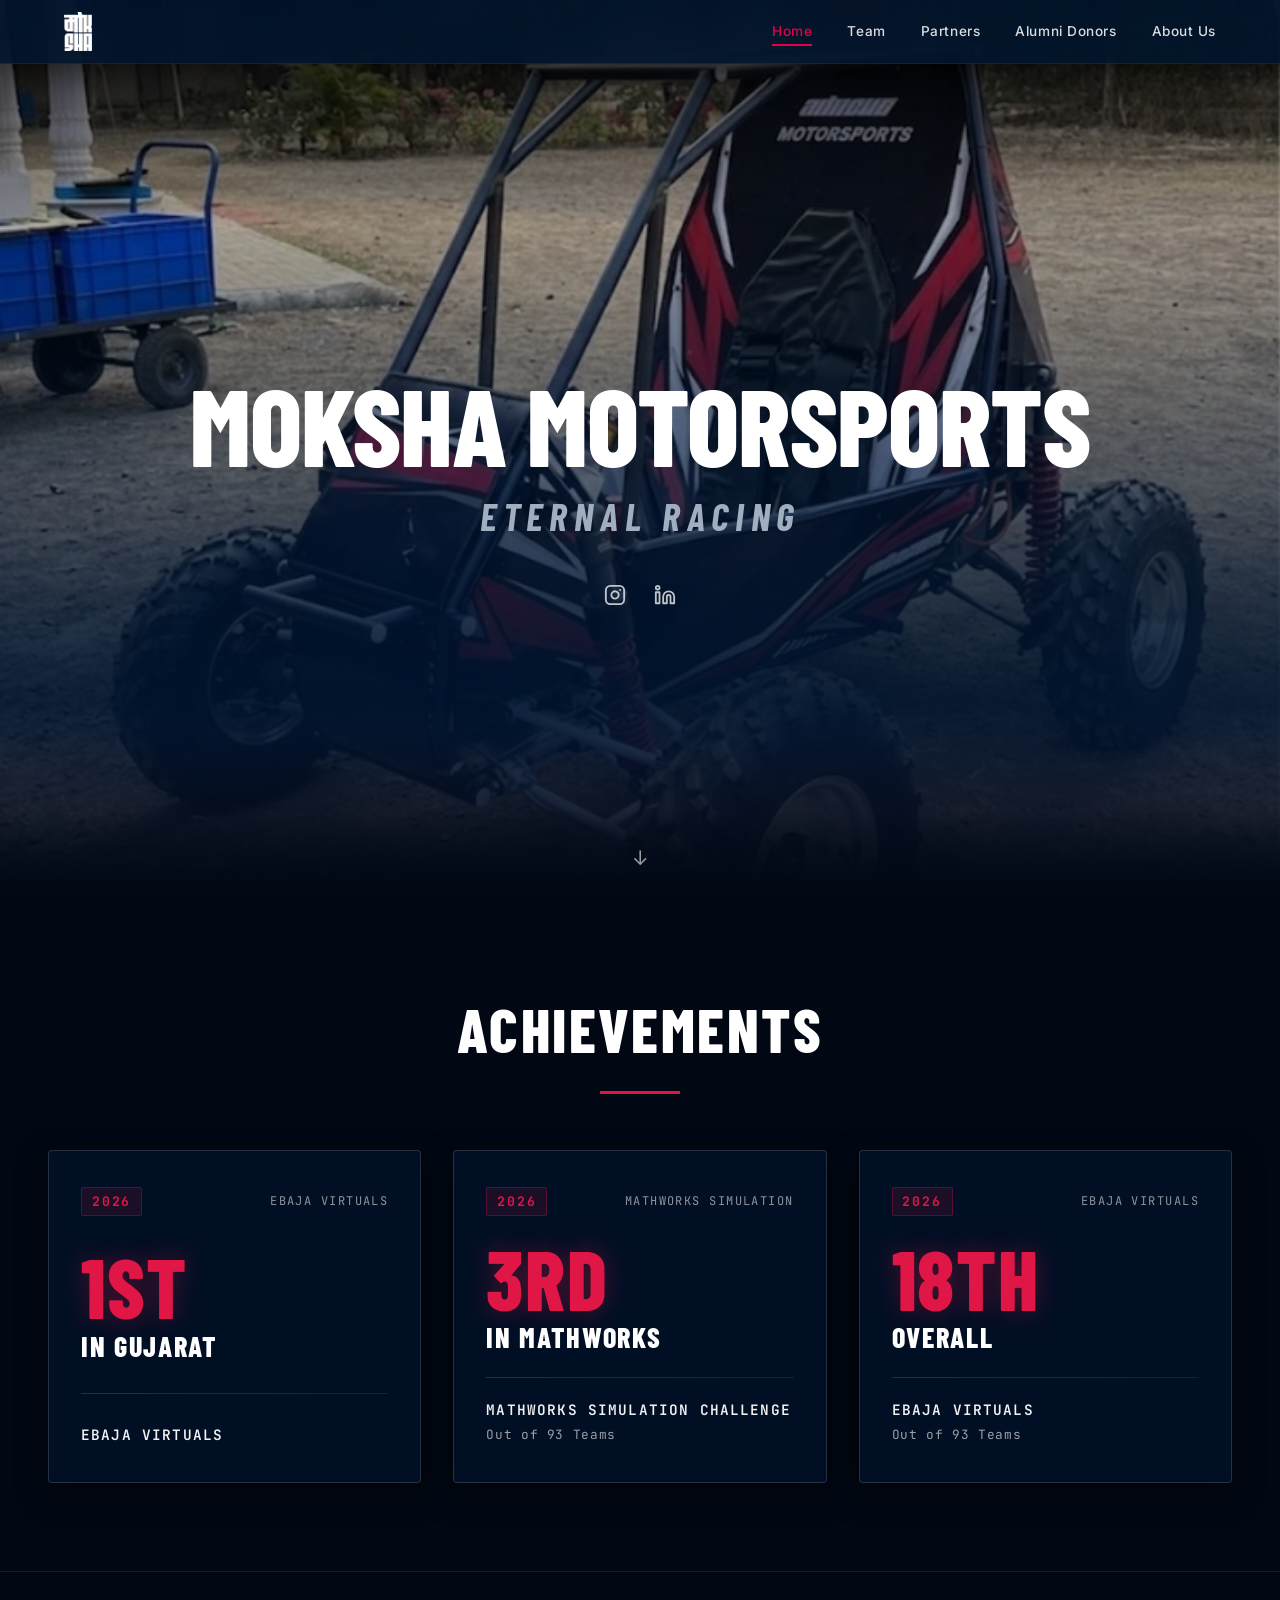
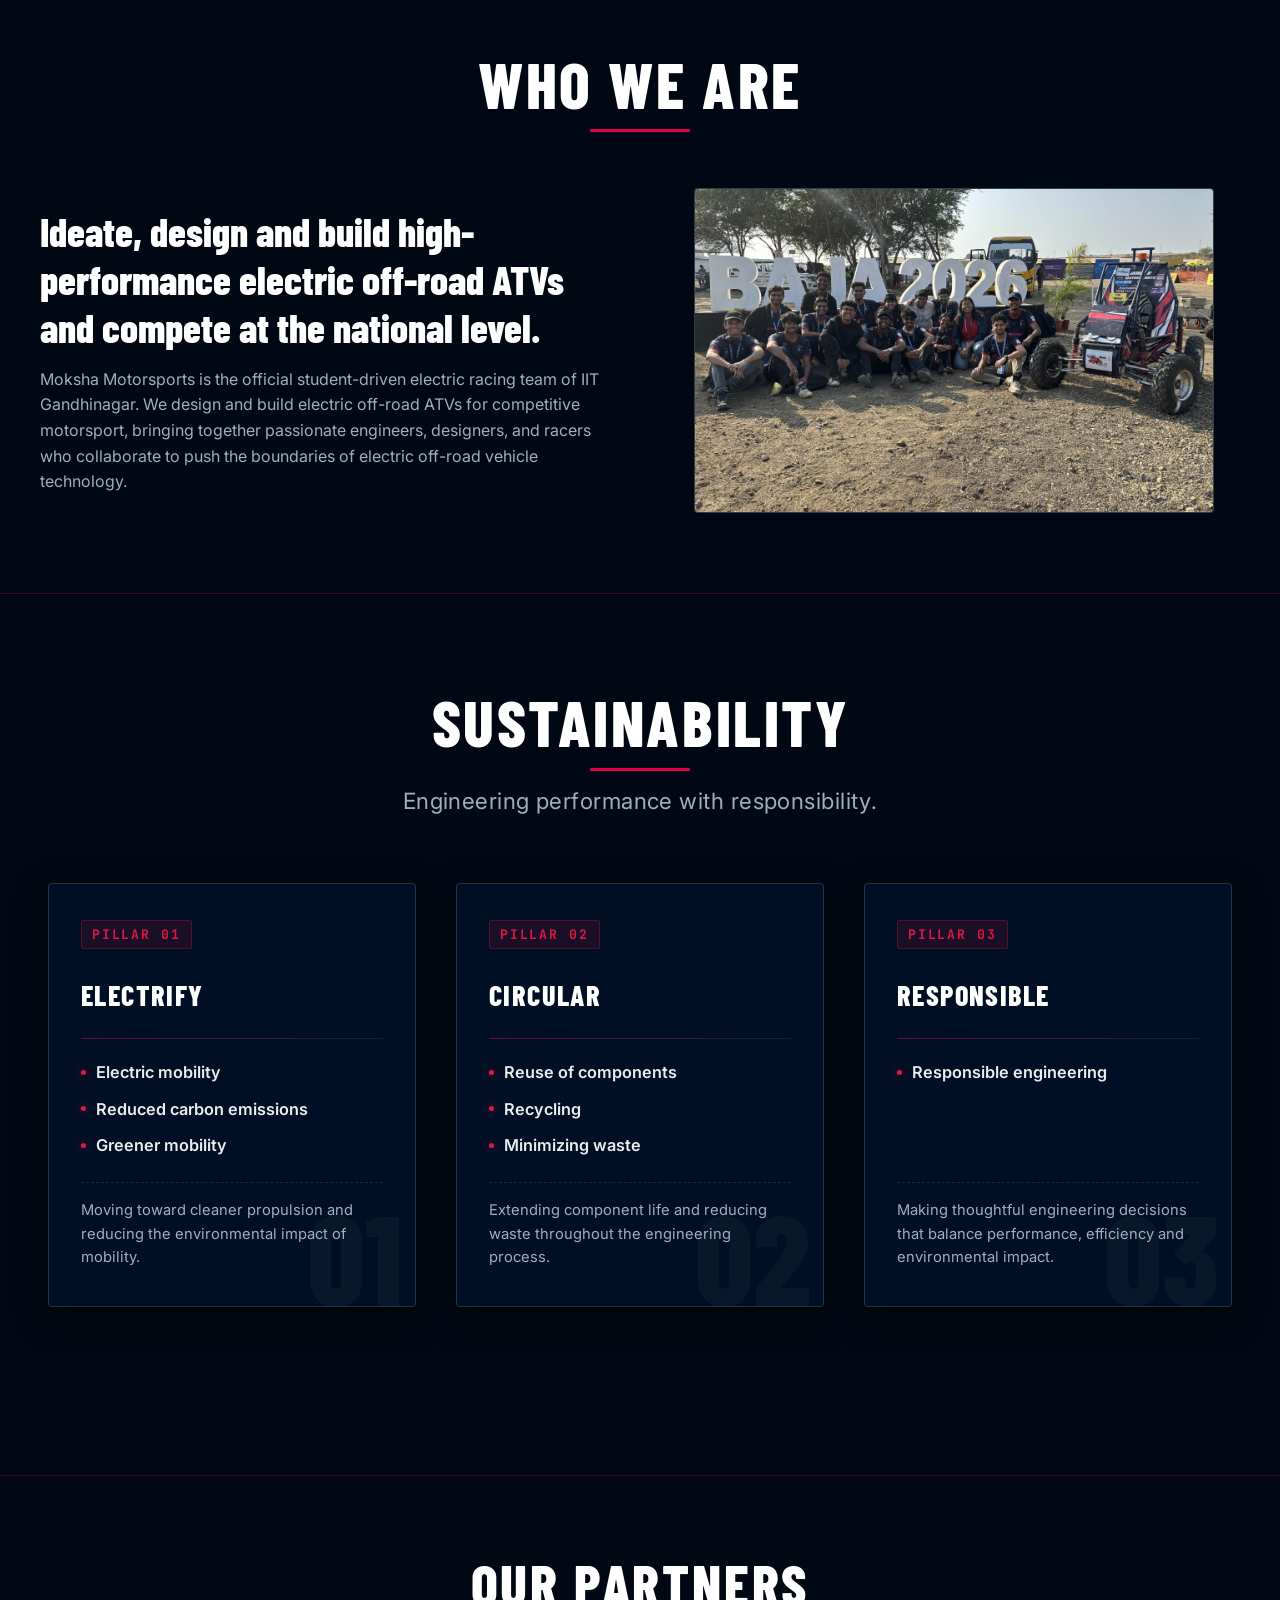
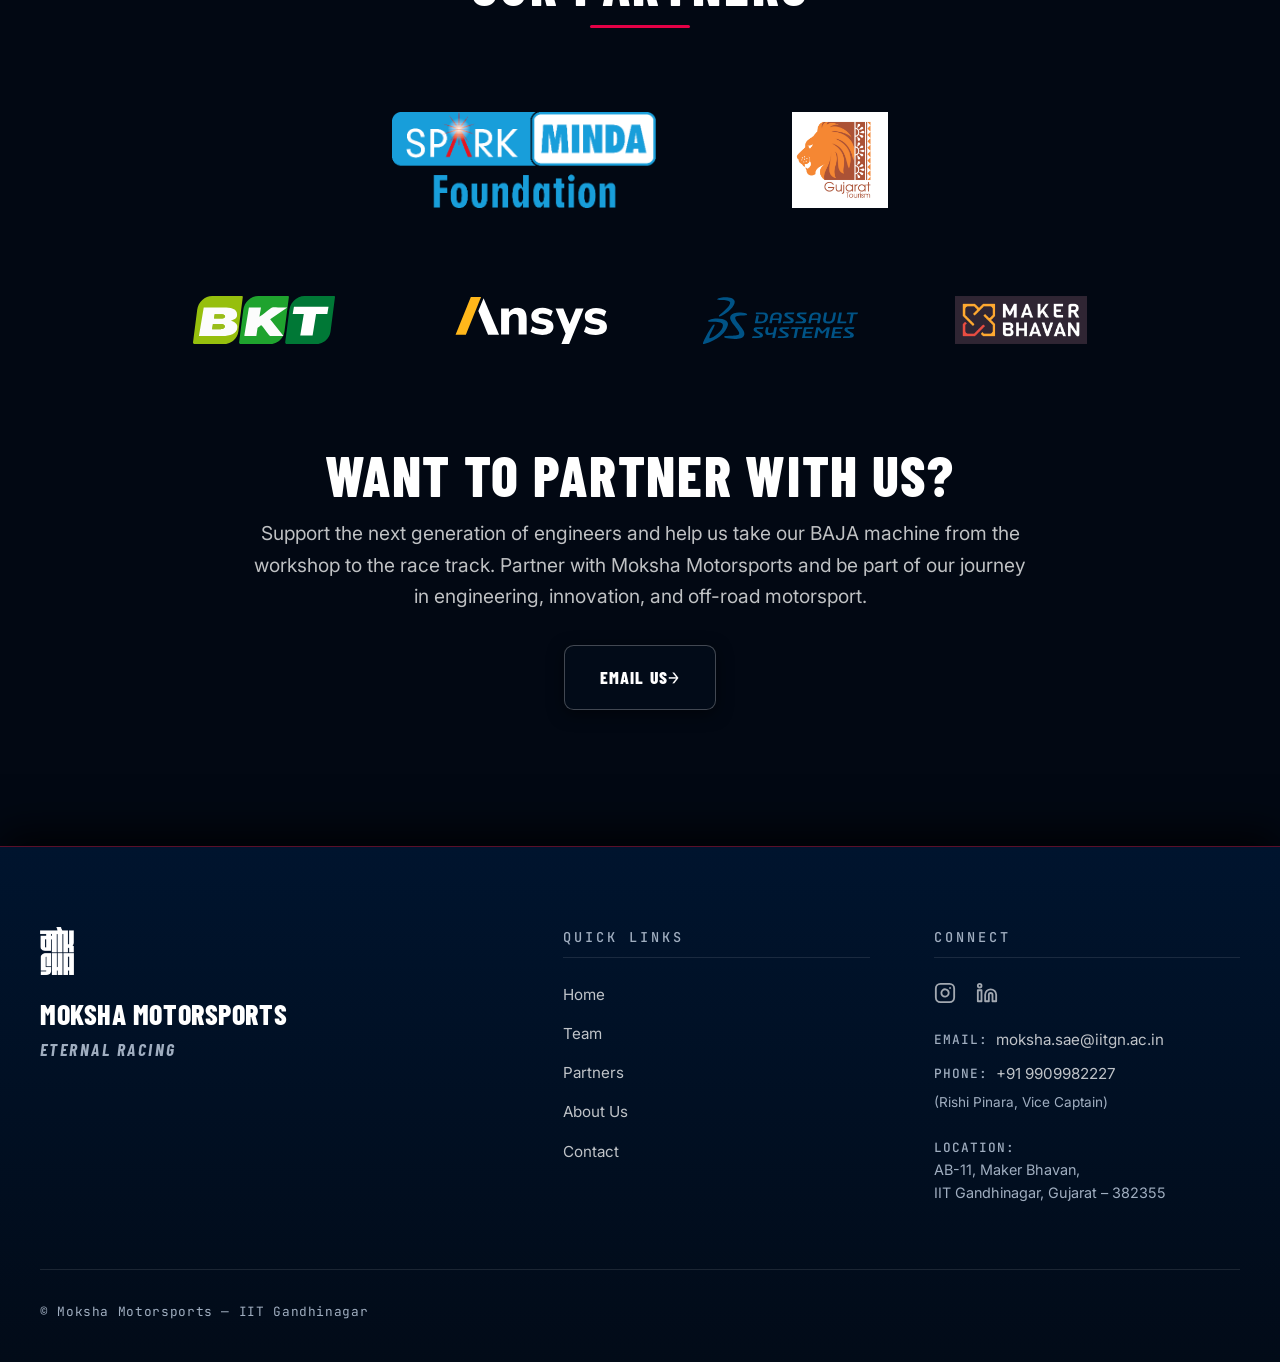
==== commit 9a7d3412: "feat: update asset references, styling, and remove apply button on team page" ====
--- a/index.html
+++ b/index.html
@@ -78,7 +78,7 @@
 
         <!-- Social Media Links -->
         <div class="hero-socials">
-          <a href="https://www.instagram.com/moksha_sae.iitgn?igsh=ZnZyM25kZWNtaHk3" target="_blank"
+          <a href="https://www.instagram.com/moksha.motorsports/" target="_blank"
             rel="noopener noreferrer" class="social-link" aria-label="Follow Moksha Motorsports on Instagram">
             <svg viewBox="0 0 24 24" fill="none" stroke="currentColor" stroke-width="2" stroke-linecap="round"
               stroke-linejoin="round">
@@ -130,7 +130,7 @@
           </article>
 
           <!-- Achievement Item 02: 3rd in MathWorks -->
-          <article class="achievement-card reveal" aria-label="3rd in MathWorks, Simulation Event 2026 Out of 93 Teams">
+          <article class="achievement-card reveal" aria-label="3rd in MathWorks Simulation Challenge 2026 Out of 93 Teams">
             <div class="achievement-header-row">
               <span class="achievement-year-badge">2026</span>
               <span class="achievement-category-tag">MATHWORKS SIMULATION</span>
@@ -141,7 +141,7 @@
             </div>
             <div class="achievement-divider"></div>
             <div class="achievement-footer-meta">
-              <p class="event-name">Simulation Event</p>
+              <p class="event-name">MathWorks Simulation Challenge</p>
               <p class="event-detail">Out of 93 Teams</p>
             </div>
           </article>
@@ -174,13 +174,9 @@
       <h2 class="section-heading who-heading">Who We Are</h2>
       <div class="who-container">
         <div class="who-text reveal">
-          <p class="pull-line">Ideate, design and build high performance vehicles and compete on the national and
-            international arena.</p>
+          <p class="pull-line">Ideate, design and build high-performance electric off-road ATVs and compete at the national level.</p>
           <p class="who-body">
-            Moksha Motorsports is the official student‑driven electric racing team of IIT Gandhinagar. We strive to
-            innovate, design, and build high‑performance electric race cars that compete at national and international
-            levels. Our team comprises passionate engineers, designers, and racers who collaborate to push the
-            boundaries of sustainable motorsport technology.
+            Moksha Motorsports is the official student-driven electric racing team of IIT Gandhinagar. We design and build electric off-road ATVs for competitive motorsport, bringing together passionate engineers, designers, and racers who collaborate to push the boundaries of electric off-road vehicle technology.
           </p>
         </div>
         <div class="who-image reveal">
@@ -196,60 +192,70 @@
 
     <!-- SUSTAINABILITY SECTION -->
     <section id="sustainability" class="sustainability-section"
-      aria-label="Sustainability – Performance + Responsibility">
-      <div class="sustainability-container">
+      aria-label="Sustainability – Engineering Performance with Responsibility">
+      <div class="sustainability-container container">
         <!-- Section Header -->
         <div class="sustainability-header reveal">
           <h2 class="section-heading sustainability-headline">SUSTAINABILITY</h2>
-        </div>
-
-        <!-- Section Main Grid -->
-        <div class="sustainability-grid">
-          <!-- Principles List Column (4 + 3 Layout) -->
-          <div class="sustainability-principles-col reveal">
-            <!-- Principles List 01 - 07 -->
-            <div class="principles-group">
-              <div class="sustainability-row">
-                <span class="sustainability-num">01</span>
-                <span class="sustainability-text">Electric mobility</span>
-              </div>
-              <div class="sustainability-row">
-                <span class="sustainability-num">02</span>
-                <span class="sustainability-text">Reduced carbon emissions</span>
-              </div>
-              <div class="sustainability-row">
-                <span class="sustainability-num">03</span>
-                <span class="sustainability-text">Greener mobility</span>
-              </div>
-              <div class="sustainability-row">
-                <span class="sustainability-num">04</span>
-                <span class="sustainability-text">Reuse of components</span>
-              </div>
-              <div class="sustainability-row">
-                <span class="sustainability-num">05</span>
-                <span class="sustainability-text">Recycling</span>
-              </div>
-              <div class="sustainability-row">
-                <span class="sustainability-num">06</span>
-                <span class="sustainability-text">Minimizing waste</span>
-              </div>
-              <div class="sustainability-row">
-                <span class="sustainability-num">07</span>
-                <span class="sustainability-text">Responsible engineering</span>
-              </div>
-            </div>
-          </div>
-
-          <!-- Editorial Image Column -->
-          <div class="sustainability-image-col reveal">
-            <div class="sustainability-image-wrap">
-              <div class="image-placeholder sustainability-placeholder">
-                <!-- EV / Workshop engineering imagery -->
-              </div>
-              <p class="caption">FIG. 05 — EV POWERTRAIN &amp; RESPONSIBLE ENGINEERING</p>
-            </div>
-          </div>
-        </div>
+          <p class="sustainability-subtitle">Engineering performance with responsibility.</p>
+        </div>
+
+        <!-- Three Pillars Grid -->
+        <div class="sustainability-pillars-grid reveal">
+          <!-- Pillar 01 -->
+          <article class="sustainability-pillar" aria-label="Pillar 01 Electrify">
+            <span class="bg-num-watermark" aria-hidden="true">01</span>
+            <div class="achievement-header-row">
+              <span class="achievement-year-badge">PILLAR 01</span>
+            </div>
+            <h3 class="pillar-title">ELECTRIFY</h3>
+            <div class="achievement-divider"></div>
+            <ul class="pillar-points-list">
+              <li>Electric mobility</li>
+              <li>Reduced carbon emissions</li>
+              <li>Greener mobility</li>
+            </ul>
+            <p class="pillar-desc">
+              Moving toward cleaner propulsion and reducing the environmental impact of mobility.
+            </p>
+          </article>
+
+          <!-- Pillar 02 -->
+          <article class="sustainability-pillar" aria-label="Pillar 02 Circular">
+            <span class="bg-num-watermark" aria-hidden="true">02</span>
+            <div class="achievement-header-row">
+              <span class="achievement-year-badge">PILLAR 02</span>
+            </div>
+            <h3 class="pillar-title">CIRCULAR</h3>
+            <div class="achievement-divider"></div>
+            <ul class="pillar-points-list">
+              <li>Reuse of components</li>
+              <li>Recycling</li>
+              <li>Minimizing waste</li>
+            </ul>
+            <p class="pillar-desc">
+              Extending component life and reducing waste throughout the engineering process.
+            </p>
+          </article>
+
+          <!-- Pillar 03 -->
+          <article class="sustainability-pillar" aria-label="Pillar 03 Responsible">
+            <span class="bg-num-watermark" aria-hidden="true">03</span>
+            <div class="achievement-header-row">
+              <span class="achievement-year-badge">PILLAR 03</span>
+            </div>
+            <h3 class="pillar-title">RESPONSIBLE</h3>
+            <div class="achievement-divider"></div>
+            <ul class="pillar-points-list">
+              <li>Responsible engineering</li>
+            </ul>
+            <p class="pillar-desc">
+              Making thoughtful engineering decisions that balance performance, efficiency and environmental impact.
+            </p>
+          </article>
+        </div>
+
+      </div>
     </section>
 
     <!-- MAJOR SECTION DIVIDER -->
@@ -312,12 +318,6 @@
           </p>
 
           <div class="team-contact-actions">
-            <a href="become-a-partner.html" class="team-apply-btn">
-              <div class="team-apply-btn-glow" aria-hidden="true">
-                <div></div>
-              </div>
-              <span class="team-apply-btn-text">BECOME A PARTNER <span class="arrow">→</span></span>
-            </a>
             <a href="mailto:moksha.sae@iitgn.ac.in" class="team-email-btn">
               <span class="btn-text">EMAIL US</span> <span class="arrow">→</span>
             </a>
@@ -356,7 +356,7 @@
         <div class="footer-col footer-connect-col">
           <h4 class="footer-col-title">CONNECT</h4>
           <div class="footer-socials">
-            <a href="https://www.instagram.com/moksha_sae.iitgn?igsh=ZnZyM25kZWNtaHk3" target="_blank"
+            <a href="https://www.instagram.com/moksha.motorsports/" target="_blank"
               rel="noopener noreferrer" class="social-link" aria-label="Follow Moksha Motorsports on Instagram">
               <svg viewBox="0 0 24 24" fill="none" stroke="currentColor" stroke-width="2" stroke-linecap="round"
                 stroke-linejoin="round">
@@ -382,6 +382,7 @@
           <p class="footer-contact-item">
             <span class="footer-item-label">Phone:</span>
             <a href="tel:+919909982227" class="footer-link">+91 9909982227</a>
+            <span class="footer-contact-subtext">(Rishi Pinara, Vice Captain)</span>
           </p>
           <p class="footer-address">
             <span class="footer-item-label">Location:</span><br>
--- a/css/style.css
+++ b/css/style.css
@@ -114,7 +114,7 @@
   height: 40px;
   width: auto;
   object-fit: contain;
-  filter: invert(1);
+  filter: none;
   transition: opacity var(--transition-fast), transform var(--transition-fast);
 }
 
@@ -202,6 +202,10 @@
   height: 2px;
   background-color: var(--text-white);
   transition: transform var(--transition-fast), opacity var(--transition-fast);
+}
+
+.nav-mobile-menu {
+  display: none;
 }
 
 /* ================================================================
@@ -549,14 +553,14 @@
 .hero {
   position: relative;
   width: 100%;
-  height: 100vh;
-  min-height: 680px;
+  min-height: 100vh;
+  min-height: 100dvh;
   display: flex;
   flex-direction: column;
   align-items: center;
   justify-content: center;
   background-color: transparent;
-  padding-inline: 1.5rem;
+  padding-inline: clamp(1rem, 4vw, 1.5rem);
   text-align: center;
   overflow: hidden;
 }
@@ -573,7 +577,7 @@
       rgba(0, 20, 46, 0.75) 78%, 
       rgba(223, 22, 70, 0.12) 90%, 
       #020813 100%),
-    url('../assets/Moksha Orientation.png');
+    url('../assets/moksha-orientation.webp');
   background-position: center center;
   background-size: cover;
   background-repeat: no-repeat;
@@ -602,31 +606,34 @@
   align-items: center;
   justify-content: center;
   max-width: 1100px;
+  width: 100%;
   margin: auto;
+  padding-top: calc(var(--nav-height) + 1rem);
 }
 
 /* Main Title: MOKSHA MOTORSPORTS */
 .hero-title {
   font-family: var(--font-display);
-  font-size: clamp(3.2rem, 9.5vw, 9.5rem);
+  font-size: clamp(2.1rem, 8.5vw, 9.5rem);
   font-weight: 800;
   text-transform: uppercase;
-  letter-spacing: -0.02em;
-  line-height: 0.9;
+  letter-spacing: -0.01em;
+  line-height: 0.92;
   color: var(--text-white);
   margin-bottom: 0.75rem;
   user-select: none;
+  word-break: break-word;
   animation: heroFadeIn 800ms cubic-bezier(0.16, 1, 0.3, 1) forwards;
 }
 
 /* Tagline: Eternal Racing */
 .hero-tagline {
   font-family: var(--font-display);
-  font-size: clamp(1.25rem, 3.2vw, 2.5rem);
+  font-size: clamp(1.1rem, 3vw, 2.5rem);
   font-weight: 700;
   font-style: italic;
   text-transform: uppercase;
-  letter-spacing: 0.18em;
+  letter-spacing: clamp(0.08em, 1.5vw, 0.18em);
   color: var(--text-muted);
   margin-bottom: 2.25rem;
   animation: heroFadeIn 1000ms cubic-bezier(0.16, 1, 0.3, 1) forwards;
@@ -1039,6 +1046,7 @@
 
 .who-image {
   flex: 1;
+  width: 100%;
   display: flex;
   flex-direction: column;
   align-items: center;
@@ -1046,10 +1054,12 @@
 
 .image-placeholder {
   width: 100%;
-  max-width: 400px;
-  height: 250px;
+  max-width: 520px;
+  aspect-ratio: 16 / 10;
+  height: auto;
   background-color: var(--bg-subtle);
   border: 1px solid rgba(255, 255, 255, 0.2);
+  border-radius: 4px;
   overflow: hidden;
 }
 
@@ -1082,34 +1092,129 @@
 
 
 /* ================================================================
-   RESPONSIVE DESIGN
+   RESPONSIVE DESIGN (Navbar Mobile Overlay below 1024px)
    ================================================================ */
-@media (max-width: 899px) {
+@media (max-width: 1024px) {
   .nav-links {
-    display: none;
+    display: none !important;
   }
 
   .nav-toggle {
-    display: flex;
-  }
-
-  .nav-mobile-menu.is-open {
-    display: flex;
+    display: flex !important;
+    position: relative;
+    z-index: 10001;
+    width: 44px;
+    height: 44px;
+    background: transparent;
+    border: none;
+    cursor: pointer;
+    align-items: center;
+    justify-content: center;
+    flex-direction: column;
+    gap: 6px;
+    padding: 0;
+    margin-right: -0.5rem;
+  }
+
+  .nav-toggle span {
+    display: block;
+    width: 24px;
+    height: 2px;
+    background-color: var(--text-white);
+    border-radius: 2px;
+    transition: transform 0.35s cubic-bezier(0.16, 1, 0.3, 1), opacity 0.25s ease, background-color 0.25s ease;
+    transform-origin: center;
+  }
+
+  .nav-toggle[aria-expanded="true"] span:nth-child(1) {
+    transform: translateY(8px) rotate(45deg);
+    background-color: #E40046;
+  }
+
+  .nav-toggle[aria-expanded="true"] span:nth-child(2) {
+    opacity: 0;
+    transform: scaleX(0);
+  }
+
+  .nav-toggle[aria-expanded="true"] span:nth-child(3) {
+    transform: translateY(-8px) rotate(-45deg);
+    background-color: #E40046;
+  }
+
+  .nav-mobile-menu {
+    display: flex !important;
     flex-direction: column;
     position: fixed;
     inset: 0;
-    background-color: var(--bg-black);
-    z-index: 99;
-    padding: calc(var(--nav-height) + 2rem) 2rem 2rem;
-    gap: 2rem;
+    width: 100%;
+    height: 100vh;
+    height: 100dvh;
+    background: rgba(2, 8, 19, 0.96);
+    backdrop-filter: blur(24px) saturate(180%);
+    -webkit-backdrop-filter: blur(24px) saturate(180%);
+    z-index: 9999;
+    padding: calc(var(--nav-height, 80px) + 2rem) 2rem 3rem 2rem;
+    gap: 1.25rem;
+    box-sizing: border-box;
+    visibility: hidden;
+    opacity: 0;
+    pointer-events: none;
+    clip-path: circle(0% at calc(100% - 2.5rem) 2.5rem);
+    transition: visibility 0.35s ease, opacity 0.3s ease, clip-path 0.35s cubic-bezier(0.16, 1, 0.3, 1);
+  }
+
+  .nav-mobile-menu.is-open {
+    visibility: visible;
+    opacity: 1;
+    pointer-events: auto;
+    clip-path: circle(150% at calc(100% - 2.5rem) 2.5rem);
+    transition: opacity 0.35s cubic-bezier(0.16, 1, 0.3, 1), clip-path 0.4s cubic-bezier(0.16, 1, 0.3, 1);
   }
 
   .nav-mobile-menu .nav-link {
     font-family: var(--font-display);
-    font-size: 2rem;
-    font-weight: 700;
+    font-size: clamp(1.8rem, 5vw, 2.5rem);
+    font-weight: 800;
     text-transform: uppercase;
     letter-spacing: 0.04em;
+    color: var(--text-white);
+    text-decoration: none;
+    padding: 0.6rem 0;
+    border-bottom: 1px solid rgba(255, 255, 255, 0.08);
+    opacity: 0;
+    transform: translateY(20px);
+    transition: opacity 0.25s ease, transform 0.25s ease, color 0.25s ease;
+  }
+
+  .nav-mobile-menu.is-open .nav-link {
+    opacity: 1;
+    transform: translateY(0);
+    transition: opacity 0.35s cubic-bezier(0.16, 1, 0.3, 1), transform 0.35s cubic-bezier(0.16, 1, 0.3, 1), color 0.25s ease;
+  }
+
+  .nav-mobile-menu.is-open .nav-link:nth-child(1) { transition-delay: 0.08s; }
+  .nav-mobile-menu.is-open .nav-link:nth-child(2) { transition-delay: 0.12s; }
+  .nav-mobile-menu.is-open .nav-link:nth-child(3) { transition-delay: 0.16s; }
+  .nav-mobile-menu.is-open .nav-link:nth-child(4) { transition-delay: 0.20s; }
+  .nav-mobile-menu.is-open .nav-link:nth-child(5) { transition-delay: 0.24s; }
+
+  .nav-mobile-menu.is-closing .nav-link {
+    opacity: 0;
+    transform: translateY(-10px);
+    transition-delay: 0s !important;
+    transition-duration: 0.2s;
+  }
+}
+
+@media (prefers-reduced-motion: reduce) {
+  .nav-mobile-menu,
+  .nav-mobile-menu.is-open,
+  .nav-mobile-menu .nav-link,
+  .nav-toggle span {
+    transition: opacity 0.15s ease !important;
+    clip-path: none !important;
+    transform: none !important;
+    transition-delay: 0s !important;
   }
 }
 
@@ -1223,13 +1328,14 @@
 }
 
 /* ================================================================
-   SUSTAINABILITY SECTION
+   SUSTAINABILITY SECTION (3-Pillar Editorial & Cinematic Visual)
    ================================================================ */
 .sustainability-section {
   padding: 6rem 1.5rem;
-  background-color: var(--bg-subtle);
-  color: var(--text-white);
-  width: 100%;
+  background-color: var(--bg-subtle, #020B18);
+  color: var(--text-white);
+  width: 100%;
+  position: relative;
 }
 
 .sustainability-container {
@@ -1242,17 +1348,6 @@
   margin-bottom: 4rem;
 }
 
-.sustainability-label {
-  font-family: var(--font-mono);
-  font-size: 0.875rem;
-  font-weight: 500;
-  letter-spacing: 0.25em;
-  color: var(--text-muted);
-  text-transform: uppercase;
-  display: block;
-  margin-bottom: 0.75rem;
-}
-
 .sustainability-headline {
   font-family: var(--font-display);
   font-size: clamp(2.5rem, 6vw, 4rem);
@@ -1260,148 +1355,268 @@
   text-transform: uppercase;
   letter-spacing: 0.04em;
   color: var(--text-white);
-  margin-bottom: 3.5rem;
-}
-
-.sustainability-plus {
-  color: #dc143c;
-  /* Crimson accent for + symbol */
-  font-weight: 800;
+  margin-bottom: 0.75rem;
+  line-height: 1;
 }
 
 .sustainability-subtitle {
   font-family: var(--font-body);
-  font-size: clamp(1.1rem, 2.5vw, 1.4rem);
-  color: var(--text-muted);
+  font-size: clamp(1.1rem, 2.2vw, 1.4rem);
+  color: var(--text-muted, #8A8A8A);
   font-weight: 400;
   letter-spacing: 0.02em;
 }
 
-.sustainability-grid {
+/* Three Pillars Grid */
+.sustainability-pillars-grid {
   display: grid;
-  grid-template-columns: 1.2fr 0.8fr;
-  gap: 4rem;
-  align-items: center;
-}
-
-/* Principles List Styling */
-.sustainability-principles-col {
+  grid-template-columns: repeat(3, 1fr);
+  gap: 2.5rem;
+  margin-bottom: 4.5rem;
+}
+
+.sustainability-pillar {
+  position: relative;
+  overflow: hidden;
+  background: rgba(0, 20, 46, 0.65);
+  border: 1px solid rgba(255, 255, 255, 0.14);
+  backdrop-filter: blur(16px);
+  -webkit-backdrop-filter: blur(16px);
+  border-radius: 4px;
+  padding: 2.25rem 2rem 2.25rem;
   display: flex;
   flex-direction: column;
-}
-
-.principles-group {
+  justify-content: space-between;
+  transition: border-color 0.35s cubic-bezier(0.16, 1, 0.3, 1), transform 0.35s cubic-bezier(0.16, 1, 0.3, 1), box-shadow 0.35s cubic-bezier(0.16, 1, 0.3, 1);
+  box-shadow: 0 10px 30px rgba(0, 0, 0, 0.6);
+}
+
+.sustainability-pillar::before {
+  content: "";
+  position: absolute;
+  top: 0;
+  left: 0;
+  width: 0%;
+  height: 2px;
+  background-color: #DF1646;
+  transition: width 0.4s cubic-bezier(0.16, 1, 0.3, 1);
+}
+
+.pillar-title {
+  font-family: var(--font-display);
+  font-size: clamp(1.4rem, 2.2vw, 1.85rem);
+  font-weight: 800;
+  letter-spacing: 0.05em;
+  color: var(--text-white);
+  margin-bottom: 1.25rem;
+  text-transform: uppercase;
+  position: relative;
+  z-index: 2;
+}
+
+.pillar-points-list {
+  list-style: none;
+  padding: 0;
+  margin: 0 0 1.5rem 0;
   display: flex;
   flex-direction: column;
-}
-
-.principles-group-spacer {
-  height: 2.25rem;
-}
-
-.sustainability-row {
-  position: relative;
-  display: flex;
-  align-items: center;
-  gap: 2rem;
-  padding: 1.25rem 0;
-  cursor: default;
-  transition: transform var(--transition-fast);
-}
-
-.sustainability-num {
-  font-family: var(--font-mono);
-  font-size: 1.25rem;
-  font-weight: 500;
-  color: var(--text-muted);
-  flex: 0 0 2.5rem;
-  transition: color var(--transition-fast);
-}
-
-.sustainability-text {
-  font-family: var(--font-display);
-  font-size: clamp(1.35rem, 2.8vw, 1.85rem);
-  font-weight: 700;
-  letter-spacing: 0.03em;
-  text-transform: uppercase;
-  color: var(--text-white);
-  flex: 1;
-  transition: transform var(--transition-fast), color var(--transition-fast);
-}
-
-/* Desktop Hover interactions */
-@media (hover: hover) and (min-width: 900px) {
-  .sustainability-row:hover .sustainability-num {
-    color: #dc143c;
-    /* Crimson */
-  }
-
-  .sustainability-row:hover .sustainability-text {
-    transform: translateX(6px);
-  }
-}
-
-/* Image Column Styling */
-.sustainability-image-col {
-  display: flex;
-  justify-content: center;
-}
-
-.sustainability-image-wrap {
-  width: 100%;
-  max-width: 420px;
-  display: flex;
-  flex-direction: column;
-  align-items: center;
-}
-
-.sustainability-placeholder {
-  width: 100%;
-  height: 380px;
-  background-color: var(--bg-black);
-  border: 1px solid rgba(255, 255, 255, 0.15);
-  position: relative;
+  gap: 0.65rem;
+  position: relative;
+  z-index: 2;
+}
+
+.pillar-points-list li {
+  font-family: var(--font-body);
+  font-size: 1.02rem;
+  font-weight: 600;
+  color: rgba(255, 255, 255, 0.92);
+  display: flex;
+  align-items: center;
+  gap: 0.6rem;
+}
+
+.pillar-points-list li::before {
+  content: '';
+  width: 5px;
+  height: 5px;
+  background-color: #DF1646;
+  border-radius: 50%;
+  flex-shrink: 0;
+  box-shadow: 0 0 8px rgba(223, 22, 70, 0.6);
+}
+
+.pillar-desc {
+  font-family: var(--font-body);
+  font-size: 0.92rem;
+  line-height: 1.6;
+  color: var(--text-muted, #8A8A8A);
+  margin-top: auto;
+  border-top: 1px dashed rgba(255, 255, 255, 0.1);
+  padding-top: 1rem;
+  position: relative;
+  z-index: 2;
+}
+
+/* Desktop Pillar Hover Interaction */
+@media (hover: hover) {
+  .sustainability-pillar:hover {
+    border-color: rgba(223, 22, 70, 0.6);
+    transform: translateY(-5px);
+    box-shadow: 0 16px 40px rgba(0, 20, 46, 0.85), 0 0 24px rgba(223, 22, 70, 0.2);
+  }
+
+  .sustainability-pillar:hover::before {
+    width: 100%;
+  }
+
+  .sustainability-pillar:hover .bg-num-watermark {
+    color: rgba(223, 22, 70, 0.08);
+  }
+}
+
+/* Large Cinematic Sustainability Image Banner */
+.sustainability-cinematic-banner {
+  width: 100%;
+  position: relative;
+}
+
+.cinematic-image-wrapper {
+  position: relative;
+  width: 100%;
+  aspect-ratio: 21 / 9;
+  max-height: 500px;
+  border-radius: 4px;
   overflow: hidden;
-  transition: border-color var(--transition-fast);
-}
-
-.sustainability-placeholder::before {
-  content: '';
+  border: 1px solid rgba(255, 255, 255, 0.12);
+  background-color: #000000;
+}
+
+.sustainability-cinematic-img {
+  width: 100%;
+  height: 100%;
+  object-fit: cover;
+  filter: brightness(0.88) contrast(1.05);
+  transition: transform 0.6s cubic-bezier(0.16, 1, 0.3, 1), filter 0.6s ease;
+}
+
+.cinematic-overlay-vignette {
   position: absolute;
   inset: 0;
   background:
-    linear-gradient(to right, rgba(0, 229, 255, 0.04) 1px, transparent 1px),
-    linear-gradient(to bottom, rgba(0, 229, 255, 0.04) 1px, transparent 1px);
-  background-size: 40px 40px;
+    radial-gradient(circle at center, transparent 40%, rgba(2, 11, 24, 0.8) 100%),
+    linear-gradient(to bottom, rgba(2, 11, 24, 0.4) 0%, transparent 25%, transparent 75%, rgba(2, 11, 24, 0.85) 100%);
   pointer-events: none;
 }
 
-.sustainability-image-wrap:hover .sustainability-placeholder {
-  border-color: rgba(0, 229, 255, 0.4);
+.cinematic-caption-bar {
+  position: absolute;
+  bottom: 1.25rem;
+  left: 1.5rem;
+  right: 1.5rem;
+  display: flex;
+  align-items: center;
+  justify-content: flex-start;
+  pointer-events: none;
+}
+
+.caption-tag {
+  font-family: var(--font-mono);
+  font-size: clamp(0.72rem, 1.5vw, 0.85rem);
+  font-weight: 500;
+  letter-spacing: 0.15em;
+  color: rgba(255, 255, 255, 0.85);
+  text-transform: uppercase;
+  background: rgba(2, 11, 24, 0.75);
+  backdrop-filter: blur(8px);
+  -webkit-backdrop-filter: blur(8px);
+  padding: 0.4rem 0.9rem;
+  border-radius: 2px;
+  border: 1px solid rgba(255, 255, 255, 0.12);
+}
+
+@media (hover: hover) {
+  .cinematic-image-wrapper:hover .sustainability-cinematic-img {
+    transform: scale(1.02);
+    filter: brightness(0.95) contrast(1.08);
+  }
 }
 
 /* Responsive adjustments */
-@media (max-width: 899px) {
-  .sustainability-grid {
+@media (max-width: 991px) {
+  .sustainability-pillars-grid {
     grid-template-columns: 1fr;
-    gap: 3rem;
+    gap: 2.5rem;
+    margin-bottom: 3.5rem;
+  }
+
+  .cinematic-image-wrapper {
+    aspect-ratio: 16 / 9;
+    max-height: 380px;
+  }
+}
+
+@media (max-width: 640px) {
+  .sustainability-section {
+    padding: 4rem 1rem;
+  }
+
+  .sustainability-header {
+    margin-bottom: 3rem;
   }
 
   .sustainability-headline {
-    font-size: clamp(2rem, 8vw, 3.2rem);
-  }
-
-  .sustainability-row {
-    padding: 1rem 0;
-    gap: 1.25rem;
-  }
-
-  .sustainability-text {
-    font-size: clamp(1.15rem, 4vw, 1.4rem);
-  }
-
-  .sustainability-placeholder {
-    height: 260px;
+    font-size: clamp(2rem, 7vw, 2.8rem);
+  }
+
+  .sustainability-subtitle {
+    font-size: 1.05rem;
+  }
+
+  .sustainability-pillar {
+    padding-top: 1.5rem;
+  }
+
+  .pillar-num {
+    font-size: 1.25rem;
+  }
+
+  .pillar-title {
+    font-size: 1.35rem;
+    margin-bottom: 1rem;
+  }
+
+  .pillar-points-list li {
+    font-size: 0.95rem;
+  }
+
+  .pillar-desc {
+    font-size: 0.88rem;
+  }
+
+  .cinematic-image-wrapper {
+    aspect-ratio: 16 / 10;
+    max-height: 260px;
+  }
+
+  .cinematic-caption-bar {
+    bottom: 0.75rem;
+    left: 0.75rem;
+    right: 0.75rem;
+  }
+
+  .caption-tag {
+    font-size: 0.68rem;
+    padding: 0.35rem 0.65rem;
+    letter-spacing: 0.1em;
+  }
+}
+
+@media (prefers-reduced-motion: reduce) {
+  .sustainability-pillar,
+  .pillar-accent-line,
+  .sustainability-cinematic-img {
+    transition: none !important;
+    transform: none !important;
   }
 }
 
@@ -1590,7 +1805,7 @@
   height: 48px;
   width: auto;
   object-fit: contain;
-  filter: invert(1);
+  filter: none;
   transition: opacity var(--transition-fast);
 }
 
@@ -1685,8 +1900,17 @@
 .footer-contact-item {
   margin-bottom: 0.6rem;
   display: flex;
-  align-items: center;
-  gap: 0.5rem;
+  flex-wrap: wrap;
+  align-items: center;
+  gap: 0.25rem 0.5rem;
+}
+
+.footer-contact-subtext {
+  width: 100%;
+  font-family: var(--font-body);
+  font-size: 0.85rem;
+  color: var(--text-muted, #8A8A8A);
+  margin-top: 0.1rem;
 }
 
 .footer-item-label {
@@ -1825,7 +2049,8 @@
   width: auto;
   height: auto;
   object-fit: contain;
-  filter: grayscale(100%) opacity(0.75) brightness(0.9);
+  filter: none;
+  opacity: 1;
   transition: filter 300ms ease, opacity 300ms ease, transform 300ms ease;
 }
 
@@ -1849,7 +2074,8 @@
   width: auto;
   height: auto;
   object-fit: contain;
-  filter: grayscale(100%) opacity(0.5) brightness(0.8);
+  filter: none;
+  opacity: 1;
   transition: filter 300ms ease, opacity 300ms ease, transform 300ms ease;
 }
 
@@ -1860,10 +2086,11 @@
   transform: scale(1.45);
 }
 
-/* Subtle Hover Interaction: transition from muted grey (#8A8A8A) to near-white (#FFFFFF) */
+/* Subtle Hover Interaction: full clarity + subtle drop-shadow glow */
 @media (hover: hover) {
   .sponsor-wall-item:hover .sponsor-wall-logo {
-    filter: grayscale(100%) opacity(1) brightness(1.4);
+    filter: drop-shadow(0 4px 12px rgba(255, 255, 255, 0.25));
+    opacity: 1;
   }
 
   .sponsor-wall-item:hover .sponsor-wall-text-logo {
@@ -1908,11 +2135,11 @@
 
 @media (max-width: 640px) {
   .partners-section {
-    padding: 4rem 1rem;
+    padding: 3.5rem 1rem 2rem 1rem;
   }
 
   .partners-header {
-    margin-bottom: 2.5rem;
+    margin-bottom: 2rem;
   }
 
   .sponsor-wall {
@@ -1921,25 +2148,42 @@
 
   .sponsor-wall-row {
     flex-wrap: wrap;
-    gap: 2rem 1.5rem;
+    gap: 1.5rem 1.25rem;
+  }
+
+  .sponsor-wall-row-4 {
+    display: grid;
+    grid-template-columns: repeat(2, 1fr);
+    justify-items: center;
+    align-items: center;
+    gap: 1.5rem 1rem;
+    width: 100%;
+    max-width: 380px;
+    margin: 0 auto;
   }
 
   .sponsor-wall-row-top .sponsor-wall-logo,
   .sponsor-wall-row-2 .sponsor-wall-logo,
   .sponsor-wall-row-3 .sponsor-wall-logo {
-    max-height: 60px;
-    max-width: 170px;
+    max-height: 54px;
+    max-width: 160px;
   }
 
   .sponsor-wall-row-top .sponsor-wall-text-logo,
   .sponsor-wall-row-2 .sponsor-wall-text-logo,
   .sponsor-wall-row-3 .sponsor-wall-text-logo {
-    font-size: 1.3rem;
+    font-size: 1.25rem;
   }
 
   .sponsor-wall-row-4 .sponsor-wall-logo {
-    max-height: 35px;
-    max-width: 110px;
+    max-height: 38px;
+    max-width: 120px;
+  }
+
+  .sponsor-wall-logo[src*="ds-logo"] {
+    max-height: 60px;
+    max-width: 160px;
+    transform: scale(1.25);
   }
 }
 
@@ -1960,7 +2204,8 @@
 .team-hero-section {
   position: relative;
   width: 100%;
-  min-height: 80vh;
+  min-height: 75vh;
+  min-height: 75dvh;
   display: flex;
   align-items: flex-end;
   overflow: hidden;
@@ -1974,7 +2219,7 @@
       rgba(0, 20, 46, 0.3) 40%, 
       rgba(0, 20, 46, 0.7) 75%, 
       #020813 100%),
-    url('../assets/team-photo-2026-2.png');
+    url('../assets/team-photo-2026-2.webp');
   background-position: 5% 35%;
   background-size: cover;
 }
@@ -1998,7 +2243,7 @@
   width: 100%;
   max-width: 1280px;
   margin: 0 auto;
-  padding: calc(var(--nav-height) + 4rem) 1.5rem 4rem 1.5rem;
+  padding: calc(var(--nav-height) + 2.5rem) clamp(1rem, 4vw, 2rem) 3rem clamp(1rem, 4vw, 2rem);
 }
 
 .team-hero-tag {
@@ -2130,7 +2375,7 @@
 .teams-section-container {
   max-width: 1440px;
   margin: 0 auto;
-  padding-inline: 2rem;
+  padding-inline: clamp(1rem, 4vw, 2rem);
 }
 
 .teams-section-header {
@@ -2319,8 +2564,9 @@
 .member-card {
   display: flex;
   flex-direction: column;
-  width: 250px;
-  flex: 0 0 250px;
+  width: 240px;
+  max-width: 260px;
+  flex: 0 1 240px;
   background-color: var(--bg-raised, #00142E);
   border: 1px solid rgba(255, 255, 255, 0.12);
   position: relative;
@@ -2821,12 +3067,14 @@
   }
 
   .team-hero-section {
-    min-height: 65vh;
+    min-height: 75vh;
+    min-height: 75dvh;
     background-position: center 25%;
   }
 
   .partners-hero-section {
-    min-height: 65vh;
+    min-height: 75vh;
+    min-height: 75dvh;
     background-position: center 25%;
   }
 
@@ -2853,33 +3101,64 @@
   .mobile-season-selector-wrap {
     display: block;
   }
-}
-
-@media (max-width: 540px) {
-  .hero {
-    min-height: 75vh;
-    background-position: center 20%;
-  }
-
-  .team-hero-section {
-    min-height: 55vh;
-    background-position: center 20%;
-  }
-
-  .partners-hero-section {
-    min-height: 55vh;
-    background-position: center 20%;
-  }
-
+
+  .member-card {
+    flex: 1 1 200px;
+    max-width: 250px;
+  }
+}
+
+@media (max-width: 639px) {
   .team-about-meta-panel {
     grid-template-columns: 1fr;
     gap: 1.25rem;
+    padding: 1.25rem;
   }
 
   .member-card {
     width: 100%;
     max-width: 280px;
     flex: 1 1 100%;
+    margin: 0 auto;
+  }
+
+  .meta-value {
+    word-break: break-word;
+  }
+}
+
+@media (max-width: 540px) {
+  .hero {
+    min-height: 75vh;
+    min-height: 75dvh;
+    background-position: center 20%;
+  }
+
+  .team-hero-section {
+    min-height: 65vh;
+    min-height: 65dvh;
+    background-position: center 20%;
+  }
+
+  .partners-hero-section {
+    min-height: 65vh;
+    min-height: 65dvh;
+    background-position: center 20%;
+  }
+
+  .team-contact-actions {
+    flex-direction: column;
+    width: 100%;
+    max-width: 340px;
+    margin-inline: auto;
+    gap: 1rem;
+  }
+
+  .team-contact-actions .team-apply-btn,
+  .team-contact-actions .team-email-btn {
+    width: 100%;
+    justify-content: center;
+    box-sizing: border-box;
   }
 }
 
@@ -2921,7 +3200,8 @@
 .partners-hero-section {
   position: relative;
   width: 100%;
-  min-height: 80vh;
+  min-height: 75vh;
+  min-height: 75dvh;
   display: flex;
   align-items: flex-end;
   overflow: hidden;
@@ -2959,7 +3239,7 @@
   width: 100%;
   max-width: 1280px;
   margin: 0 auto;
-  padding: calc(var(--nav-height) + 3rem) 1.5rem 3rem 1.5rem;
+  padding: calc(var(--nav-height) + 2.5rem) clamp(1rem, 4vw, 2rem) 3rem clamp(1rem, 4vw, 2rem);
   text-align: left;
 }
 
@@ -3081,11 +3361,7 @@
    ================================================================ */
 .section-divider {
   position: relative;
-  width: 100vw;
-  left: 50%;
-  right: 50%;
-  margin-left: -50vw;
-  margin-right: -50vw;
+  width: 100%;
   height: 1px;
   background-color: rgba(228, 0, 70, 0.25);
   overflow: hidden;
@@ -4133,13 +4409,14 @@
 .about-hero-section {
   position: relative;
   width: 100%;
-  min-height: 50vh;
-  height: 50vh;
+  min-height: 40vh;
+  height: auto;
   display: flex;
   align-items: center;
   justify-content: center;
   overflow: hidden;
   background-color: transparent;
+  box-sizing: border-box;
 }
 
 .about-hero-bg {
@@ -4160,13 +4437,14 @@
   width: 100%;
   max-width: 1280px;
   margin: 0 auto;
-  padding: calc(var(--nav-height, 80px) + 2rem) 1.5rem 2rem 1.5rem;
+  padding: calc(var(--nav-height, 80px) + 1.5rem) 1.5rem 2.5rem 1.5rem;
   text-align: center;
+  box-sizing: border-box;
 }
 
 .about-hero-heading {
   font-family: var(--font-display);
-  font-size: clamp(3.2rem, 8.5vw, 6rem);
+  font-size: clamp(2.2rem, 7vw, 5.5rem);
   font-weight: 800;
   letter-spacing: 0.02em;
   line-height: 0.95;
@@ -4175,11 +4453,12 @@
   margin-bottom: 0;
   text-shadow: 0 4px 16px rgba(0, 0, 0, 0.9);
   text-align: center;
+  word-break: break-word;
 }
 
 .about-hero-subheading {
   font-family: var(--font-body);
-  font-size: clamp(1.1rem, 2vw, 1.3rem);
+  font-size: clamp(0.95rem, 2vw, 1.3rem);
   color: #e0e0e0;
   max-width: 720px;
   line-height: 1.5;
@@ -4192,7 +4471,7 @@
 
 /* Section Spacing & Containers */
 .about-section {
-  padding: 5rem 1.5rem;
+  padding: clamp(3rem, 6vw, 5rem) 1.5rem;
   background-color: transparent;
 }
 
@@ -4230,7 +4509,7 @@
 
 .about-intro-heading {
   font-family: var(--font-display);
-  font-size: clamp(2.4rem, 5vw, 3.6rem);
+  font-size: clamp(2rem, 5vw, 3.6rem);
   font-weight: 800;
   color: var(--text-white);
   line-height: 1.1;
@@ -4251,22 +4530,22 @@
 
 .about-intro-text {
   font-family: var(--font-body);
-  font-size: clamp(1.1rem, 1.8vw, 1.25rem);
+  font-size: clamp(1rem, 1.8vw, 1.25rem);
   line-height: 1.7;
   color: rgba(255, 255, 255, 0.85);
   text-align: center;
   max-width: 820px;
-  margin-top: 1.75rem;
+  margin-top: 1.5rem;
 }
 
 .about-mission-subheading {
   font-family: var(--font-display);
-  font-size: clamp(1.6rem, 3vw, 2.2rem);
+  font-size: clamp(1.4rem, 3vw, 2.2rem);
   font-weight: 800;
   color: var(--text-white);
   text-transform: uppercase;
   letter-spacing: 0.05em;
-  margin-top: 3.5rem;
+  margin-top: 3rem;
   text-align: center;
   position: relative;
 }
@@ -4282,7 +4561,7 @@
 
 .about-mission-one-liner {
   font-family: var(--font-display);
-  font-size: clamp(1.15rem, 2.2vw, 1.45rem);
+  font-size: clamp(1rem, 2vw, 1.4rem);
   font-weight: 700;
   line-height: 1.5;
   color: rgba(255, 255, 255, 0.95);
@@ -4290,12 +4569,12 @@
   text-transform: uppercase;
   letter-spacing: 0.02em;
   max-width: 840px;
-  margin-top: 1.25rem;
+  margin-top: 1rem;
 }
 
 /* 2. Our Mission (Large Typographic Emphasis) */
 .about-mission-card {
-  padding: 4.5rem 3rem;
+  padding: clamp(2.5rem, 5vw, 4.5rem) clamp(1.5rem, 4vw, 3rem);
   background: linear-gradient(135deg, #0f0f0f 0%, #050505 100%);
   border: 1px solid rgba(255, 255, 255, 0.14);
   text-align: center;
@@ -4304,6 +4583,7 @@
   align-items: center;
   position: relative;
   overflow: hidden;
+  box-sizing: border-box;
 }
 
 .about-mission-card::before {
@@ -4319,7 +4599,7 @@
 
 .mission-statement {
   font-family: var(--font-display);
-  font-size: clamp(1.8rem, 3.8vw, 2.8rem);
+  font-size: clamp(1.5rem, 3.8vw, 2.8rem);
   font-weight: 800;
   line-height: 1.3;
   color: var(--text-white);
@@ -4332,7 +4612,7 @@
 /* 3. Our Journey Timeline */
 .about-timeline-wrapper {
   position: relative;
-  margin-top: 3.5rem;
+  margin-top: 2.5rem;
 }
 
 /* Horizontal Track Line on Desktop */
@@ -4349,7 +4629,7 @@
 .about-timeline-grid {
   display: grid;
   grid-template-columns: repeat(3, 1fr);
-  gap: 2rem;
+  gap: 1.75rem;
   position: relative;
   z-index: 2;
 }
@@ -4359,8 +4639,9 @@
   flex-direction: column;
   background-color: var(--bg-raised, #0a0a0a);
   border: 1px solid rgba(255, 255, 255, 0.12);
-  padding: 2.25rem 2rem;
+  padding: clamp(1.5rem, 4vw, 2.25rem) clamp(1.25rem, 4vw, 2rem);
   transition: border-color 0.3s ease, transform 0.3s ease;
+  box-sizing: border-box;
 }
 
 .timeline-item:hover {
@@ -4377,7 +4658,7 @@
 
 .timeline-year {
   font-family: var(--font-display);
-  font-size: clamp(2.4rem, 4vw, 3.4rem);
+  font-size: clamp(2rem, 4vw, 3.4rem);
   font-weight: 800;
   color: #dc143c;
   line-height: 1;
@@ -4420,9 +4701,10 @@
   display: flex;
   flex-direction: column;
   justify-content: space-between;
-  padding: 3rem 2.5rem;
+  padding: clamp(2rem, 4vw, 3rem) clamp(1.5rem, 4vw, 2.5rem);
   background-color: var(--bg-raised, #0a0a0a);
   border: 1px solid rgba(255, 255, 255, 0.12);
+  box-sizing: border-box;
 }
 
 .findus-address-box {
@@ -4448,7 +4730,7 @@
 
 .findus-map-card {
   width: 100%;
-  min-height: 340px;
+  min-height: 300px;
   background-color: var(--bg-subtle, #121212);
   border: 1px solid rgba(255, 255, 255, 0.12);
   overflow: hidden;
@@ -4458,7 +4740,7 @@
 .findus-map-iframe {
   width: 100%;
   height: 100%;
-  min-height: 340px;
+  min-height: 300px;
   border: none;
   filter: none;
 }
@@ -4488,11 +4770,11 @@
 
 @media (max-width: 640px) {
   .about-mission-card {
-    padding: 3rem 1.5rem;
+    padding: 2.5rem 1.25rem;
   }
 
   .findus-info-card {
-    padding: 2rem 1.5rem;
+    padding: 1.75rem 1.25rem;
   }
 }
 
@@ -4594,18 +4876,19 @@
 
 .portal-main-title {
   font-family: var(--font-display);
-  font-size: clamp(2.4rem, 4.5vw, 3.8rem);
+  font-size: clamp(1.85rem, 4.5vw, 3.8rem);
   font-weight: 800;
   letter-spacing: 0.03em;
   color: var(--text-white);
   line-height: 1.05;
   margin-bottom: 0.5rem;
   text-transform: uppercase;
+  word-break: break-word;
 }
 
 .portal-sub-title {
   font-family: var(--font-display);
-  font-size: clamp(1.3rem, 2.5vw, 1.8rem);
+  font-size: clamp(1.15rem, 2.5vw, 1.8rem);
   font-weight: 800;
   letter-spacing: 0.08em;
   color: #dc143c;
@@ -4859,6 +5142,43 @@
   color: var(--text-muted);
 }
 
+.portal-error-alert {
+  margin-top: 2rem;
+  padding: 2.5rem 2rem;
+  background-color: rgba(223, 22, 70, 0.12);
+  border: 1px solid rgba(223, 22, 70, 0.6);
+  text-align: center;
+}
+
+.portal-error-alert .error-icon {
+  width: 48px;
+  height: 48px;
+  background-color: #df1646;
+  color: #ffffff;
+  font-size: 1.6rem;
+  font-weight: 800;
+  border-radius: 50%;
+  display: flex;
+  align-items: center;
+  justify-content: center;
+  margin: 0 auto 1.25rem auto;
+}
+
+.portal-error-alert .error-title {
+  font-family: var(--font-display);
+  font-size: 1.5rem;
+  font-weight: 800;
+  color: var(--text-white);
+  margin-bottom: 0.5rem;
+}
+
+.portal-error-alert .error-body {
+  font-family: var(--font-body);
+  font-size: 1.05rem;
+  line-height: 1.6;
+  color: var(--text-muted);
+}
+
 /* Responsive Breakpoints for Split-Hero */
 @media (max-width: 991px) {
   .portal-split-hero {
@@ -4868,8 +5188,8 @@
 
   .portal-media-col {
     position: relative;
-    height: 48vh;
-    min-height: 320px;
+    height: 42vh;
+    min-height: 280px;
   }
 
   .portal-overlay-fade-right {
@@ -4881,7 +5201,7 @@
   }
 
   .portal-form-col {
-    padding: 3.5rem 1.75rem 5rem 1.75rem;
+    padding: calc(var(--nav-height) + 1.5rem) clamp(1rem, 4vw, 2.5rem) 4rem clamp(1rem, 4vw, 2.5rem);
   }
 
   .portal-form-row {
@@ -4891,6 +5211,24 @@
 
   .subsystems-checkbox-grid {
     grid-template-columns: 1fr;
+  }
+}
+
+@media (max-width: 540px) {
+  .portal-media-col {
+    height: 35vh;
+    min-height: 220px;
+  }
+
+  .portal-input,
+  .portal-select,
+  .portal-textarea {
+    font-size: 1rem;
+    padding: 0.85rem 1rem;
+  }
+
+  .portal-success-alert {
+    padding: 1.75rem 1.25rem;
   }
 }
 
@@ -4898,14 +5236,14 @@
    ABOUT US PAGE 1x2 GET IN TOUCH & FIND US LAYOUT
    ================================================================ */
 .about-contact-section {
-  padding: 5rem 1.5rem;
+  padding: clamp(3rem, 6vw, 5rem) 1.5rem;
   background-color: var(--bg-black);
 }
 
 .about-contact-grid {
   display: grid;
   grid-template-columns: 1fr 1fr;
-  gap: 4rem;
+  gap: clamp(2rem, 4vw, 4rem);
   align-items: flex-start;
 }
 
@@ -4916,12 +5254,12 @@
 
 .about-col-heading {
   font-family: var(--font-display);
-  font-size: clamp(2rem, 3.5vw, 2.8rem);
+  font-size: clamp(1.75rem, 3.5vw, 2.8rem);
   font-weight: 800;
   color: var(--text-white);
   text-transform: uppercase;
   letter-spacing: 0.04em;
-  margin-bottom: 2rem;
+  margin-bottom: 1.5rem;
   position: relative;
 }
 
@@ -4959,11 +5297,12 @@
   align-items: center;
   gap: 0.75rem;
   font-family: var(--font-display);
-  font-size: 1.2rem;
+  font-size: clamp(0.95rem, 2.2vw, 1.2rem);
   font-weight: 700;
   color: #ffffff;
   text-decoration: none;
   transition: color 0.25s ease, transform 0.2s ease;
+  word-break: break-all;
 }
 
 .contact-value-link:hover {
@@ -5024,7 +5363,7 @@
 /* Embedded Map & Address Box */
 .map-card-container {
   width: 100%;
-  height: 240px;
+  height: clamp(200px, 30vh, 260px);
   border-radius: 0.6rem;
   overflow: hidden;
   border: 1px solid rgba(255, 255, 255, 0.15);
@@ -5065,7 +5404,19 @@
 @media (max-width: 991px) {
   .about-contact-grid {
     grid-template-columns: 1fr;
-    gap: 3.5rem;
+    gap: 3rem;
+  }
+}
+
+@media (max-width: 540px) {
+  .contact-social-buttons {
+    flex-direction: column;
+    width: 100%;
+  }
+
+  .team-apply-btn.social-btn-sm {
+    width: 100%;
+    justify-content: center;
   }
 }
 
@@ -5078,12 +5429,14 @@
   position: relative;
   background-color: #050204;
   overflow-x: hidden;
+  width: 100%;
 }
 
 .alumni-ambient-bg {
   position: fixed;
   inset: 0;
-  width: 100vw;
+  width: 100%;
+  max-width: 100%;
   height: 100vh;
   z-index: 0;
   pointer-events: none;
@@ -5093,6 +5446,7 @@
 
 /* Remove solid black backgrounds on Alumni page sections to reveal ambient red background */
 .alumni-page-wrapper .alumni-hero-section,
+.alumni-page-wrapper .how-to-donate-section,
 .alumni-page-wrapper .alumni-section,
 .alumni-page-wrapper .team-contact-section {
   position: relative;
@@ -5101,17 +5455,124 @@
   background: transparent !important;
 }
 
+/* HOW TO DONATE GUIDE SECTION */
+.how-to-donate-section {
+  position: relative;
+  z-index: 1;
+  padding: 3.5rem 1.5rem;
+  width: 100%;
+  box-sizing: border-box;
+}
+
+.how-to-donate-container {
+  max-width: 1050px;
+  margin: 0 auto;
+}
+
+.how-to-donate-wrap {
+  background: rgba(0, 20, 46, 0.75);
+  backdrop-filter: blur(16px);
+  -webkit-backdrop-filter: blur(16px);
+  border: 1px solid rgba(255, 255, 255, 0.14);
+  border-radius: 1rem;
+  padding: 2.25rem 2.5rem;
+  display: flex;
+  align-items: center;
+  justify-content: space-between;
+  gap: 2rem;
+  position: relative;
+  overflow: hidden;
+  box-shadow: 0 12px 36px rgba(0, 0, 0, 0.65);
+  transition: border-color 0.35s ease, box-shadow 0.35s ease, transform 0.35s ease;
+}
+
+.how-to-donate-wrap::before {
+  content: "";
+  position: absolute;
+  top: 0;
+  left: 0;
+  width: 4px;
+  height: 100%;
+  background: #DF1646;
+}
+
+@media (hover: hover) {
+  .how-to-donate-wrap:hover {
+    border-color: rgba(223, 22, 70, 0.5);
+    box-shadow: 0 16px 44px rgba(0, 20, 46, 0.85), 0 0 25px rgba(223, 22, 70, 0.2);
+    transform: translateY(-2px);
+  }
+}
+
+.how-to-donate-text {
+  flex: 1;
+  display: flex;
+  flex-direction: column;
+  gap: 0.5rem;
+}
+
+.how-to-donate-title {
+  font-family: var(--font-display);
+  font-size: clamp(1.6rem, 3.2vw, 2.2rem);
+  font-weight: 800;
+  letter-spacing: 0.04em;
+  color: var(--text-white);
+  text-transform: uppercase;
+  margin: 0;
+}
+
+.how-to-donate-desc {
+  font-family: var(--font-body);
+  font-size: clamp(0.95rem, 1.5vw, 1.08rem);
+  line-height: 1.55;
+  color: rgba(255, 255, 255, 0.82);
+  margin: 0;
+}
+
+.how-to-donate-action {
+  flex-shrink: 0;
+}
+
+.how-to-donate-btn {
+  display: inline-flex;
+  align-items: center;
+  gap: 0.6rem;
+  white-space: nowrap;
+}
+
+@media (max-width: 820px) {
+  .how-to-donate-section {
+    padding: 2.5rem 1rem;
+  }
+
+  .how-to-donate-wrap {
+    flex-direction: column;
+    align-items: flex-start;
+    padding: 1.75rem 1.5rem;
+    gap: 1.5rem;
+  }
+
+  .how-to-donate-action {
+    width: 100%;
+  }
+
+  .how-to-donate-btn {
+    width: 100%;
+    justify-content: center;
+  }
+}
+
 /* Hero & Primary Donation Progress Feature (First Viewport) */
 .alumni-hero-section {
   position: relative;
   width: 100%;
-  min-height: 85vh;
+  min-height: 75vh;
   display: flex;
   align-items: center;
   justify-content: center;
   overflow: hidden;
-  padding-top: calc(var(--nav-height) + 2rem);
-  padding-bottom: 3rem;
+  padding-top: calc(var(--nav-height, 80px) + 1.5rem);
+  padding-bottom: 2.5rem;
   box-sizing: border-box;
 }
 
@@ -5125,12 +5586,13 @@
   display: flex;
   flex-direction: column;
   align-items: center;
+  box-sizing: border-box;
 }
 
 /* Header Text Area */
 .alumni-hero-header {
   text-align: center;
-  margin-bottom: 2rem;
+  margin-bottom: 1.5rem;
 }
 
 .alumni-hero-eyebrow {
@@ -5146,7 +5608,7 @@
 
 .alumni-hero-heading {
   font-family: var(--font-display);
-  font-size: clamp(2.8rem, 6.5vw, 5rem);
+  font-size: clamp(2.4rem, 6vw, 5rem);
   font-weight: 800;
   letter-spacing: 0.03em;
   line-height: 0.95;
@@ -5158,7 +5620,7 @@
 
 .alumni-hero-subheading {
   font-family: var(--font-body);
-  font-size: clamp(1rem, 1.8vw, 1.25rem);
+  font-size: clamp(0.95rem, 1.8vw, 1.25rem);
   color: rgba(255, 255, 255, 0.85);
   letter-spacing: 0.12em;
   text-transform: uppercase;
@@ -5175,12 +5637,13 @@
   -webkit-backdrop-filter: blur(16px);
   border: 1px solid rgba(223, 22, 70, 0.35);
   border-radius: 1.25rem;
-  padding: 2.25rem 2.5rem;
+  padding: clamp(1.25rem, 4vw, 2.25rem);
   position: relative;
   box-shadow: 0 20px 50px rgba(0, 0, 0, 0.85), 0 0 30px rgba(0, 20, 46, 0.6);
   display: flex;
   flex-direction: column;
-  gap: 1.75rem;
+  gap: 1.5rem;
+  box-sizing: border-box;
 }
 
 .alumni-hero-progress-card::before {
@@ -5228,11 +5691,12 @@
 
 .stat-main-value {
   font-family: var(--font-display);
-  font-size: clamp(2.4rem, 5.5vw, 3.8rem);
+  font-size: clamp(2rem, 5.5vw, 3.8rem);
   font-weight: 800;
   line-height: 1;
   color: var(--text-white);
   letter-spacing: 0.02em;
+  word-break: break-word;
 }
 
 .stat-main-badge {
@@ -5287,6 +5751,7 @@
   overflow: hidden;
   position: relative;
   box-shadow: inset 0 3px 6px rgba(0, 0, 0, 0.85);
+  box-sizing: border-box;
 }
 
 .alumni-progress-bar-fill {
@@ -5328,7 +5793,7 @@
   justify-content: space-between;
   align-items: center;
   font-family: var(--font-mono);
-  font-size: 0.75rem;
+  font-size: clamp(0.7rem, 2vw, 0.78rem);
   color: var(--text-muted);
   letter-spacing: 0.08em;
   padding: 0 0.5rem;
@@ -5365,14 +5830,14 @@
 /* Responsive Scaling */
 @media (max-width: 768px) {
   .alumni-hero-progress-card {
-    padding: 1.5rem 1.25rem;
+    padding: clamp(1.1rem, 3.5vw, 1.5rem);
     gap: 1.25rem;
   }
 
   .progress-card-header {
     flex-direction: column;
     align-items: flex-start;
-    gap: 1rem;
+    gap: 0.85rem;
   }
 
   .progress-stat-target {
@@ -5404,45 +5869,30 @@
 @media (max-width: 640px) {
   .alumni-hero-section {
     min-height: auto;
-    padding-top: calc(var(--nav-height, 80px) + 1rem);
+    padding-top: calc(var(--nav-height, 80px) + 0.75rem);
     padding-bottom: 1.5rem;
   }
 
-  .alumni-hero-text {
-    padding: 1.5rem 0;
-  }
-
-  .alumni-progress-strip {
-    padding: 1.25rem 1rem;
-  }
-
-  .alumni-progress-stats {
-    flex-direction: row;
-    justify-content: space-between;
-    gap: 0.5rem;
-  }
-
-  .alumni-progress-meta {
-    flex-direction: row;
-    justify-content: space-between;
+  .alumni-hero-header {
+    margin-bottom: 1rem;
   }
 }
 
 /* Donor Grid Section */
 .alumni-grid-section {
-  padding: 5rem 1.5rem;
+  padding: clamp(3rem, 6vw, 5rem) 1.5rem;
   background-color: var(--bg-black);
 }
 
 .alumni-section-header {
   max-width: 1180px;
-  margin: 0 auto 3rem auto;
+  margin: 0 auto 2.5rem auto;
   text-align: center;
 }
 
 .alumni-section-title {
   font-family: var(--font-display);
-  font-size: clamp(2.2rem, 4.5vw, 3.2rem);
+  font-size: clamp(2rem, 4.5vw, 3.2rem);
   font-weight: 800;
   color: var(--text-white);
   text-transform: uppercase;
@@ -5466,11 +5916,19 @@
   flex-wrap: wrap;
   justify-content: center;
   gap: 1.75rem;
+  align-items: stretch;
+  width: 100%;
+}
+
+.alumni-grid-wrapper .alumni-card {
+  width: 240px;
+  max-width: 260px;
+  flex: 0 1 240px;
 }
 
 /* Appreciation Recognition Section */
 .alumni-recognition-section {
-  padding: 5rem 1.5rem;
+  padding: clamp(3rem, 6vw, 5rem) 1.5rem;
   background-color: transparent !important;
   background: transparent !important;
   border-top: none;
@@ -5487,7 +5945,7 @@
 
 .recognition-heading {
   font-family: var(--font-display);
-  font-size: clamp(2.2rem, 4.5vw, 3.4rem);
+  font-size: clamp(2rem, 4.5vw, 3.4rem);
   font-weight: 800;
   color: var(--text-white);
   text-transform: uppercase;
@@ -5506,16 +5964,16 @@
 
 .recognition-text {
   font-family: var(--font-body);
-  font-size: clamp(1.1rem, 1.8vw, 1.25rem);
+  font-size: clamp(1rem, 1.8vw, 1.25rem);
   line-height: 1.7;
   color: rgba(255, 255, 255, 0.85);
-  margin-top: 1.75rem;
+  margin-top: 1.5rem;
 }
 
 /* Empty State Styling */
 .alumni-empty-state {
   grid-column: 1 / -1;
-  padding: 4rem 2rem;
+  padding: 3rem 1.5rem;
   background-color: #121212;
   border: 1px dashed rgba(255, 255, 255, 0.2);
   border-radius: 0.6rem;
@@ -5559,25 +6017,17 @@
 }
 
 /* Responsive Grid Adjustments */
-@media (max-width: 1080px) {
-  .alumni-grid-wrapper {
-    grid-template-columns: repeat(3, 1fr);
-  }
-}
-
 @media (max-width: 768px) {
   .alumni-grid-wrapper {
-    grid-template-columns: repeat(2, 1fr);
-    gap: 1.5rem;
-  }
-
-  .alumni-summary-card {
-    padding: 2.5rem 1.5rem;
-  }
-}
-
-@media (max-width: 520px) {
-  .alumni-grid-wrapper {
-    grid-template-columns: 1fr;
+    gap: 1.25rem;
+  }
+}
+
+@media (max-width: 639px) {
+  .alumni-grid-wrapper .alumni-card {
+    width: 100%;
+    max-width: 280px;
+    flex: 1 1 100%;
+    margin: 0 auto;
   }
 }
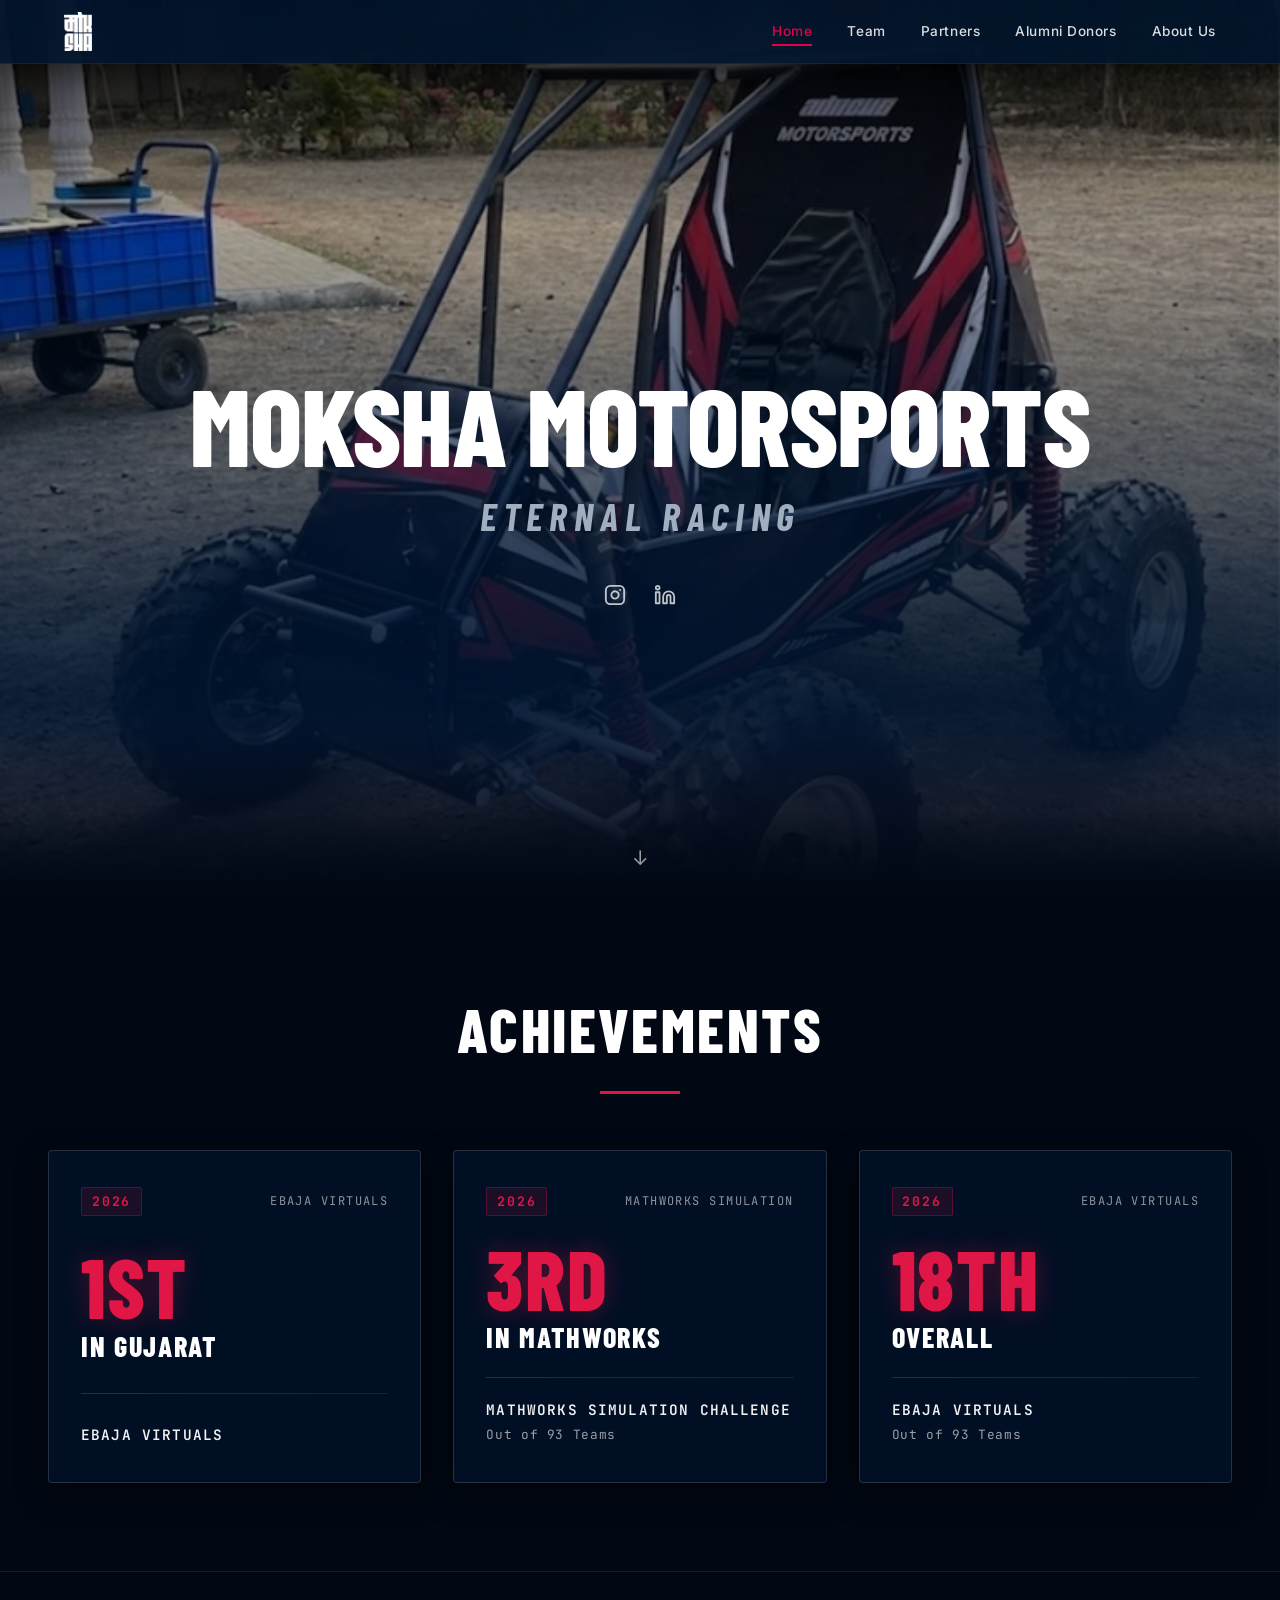
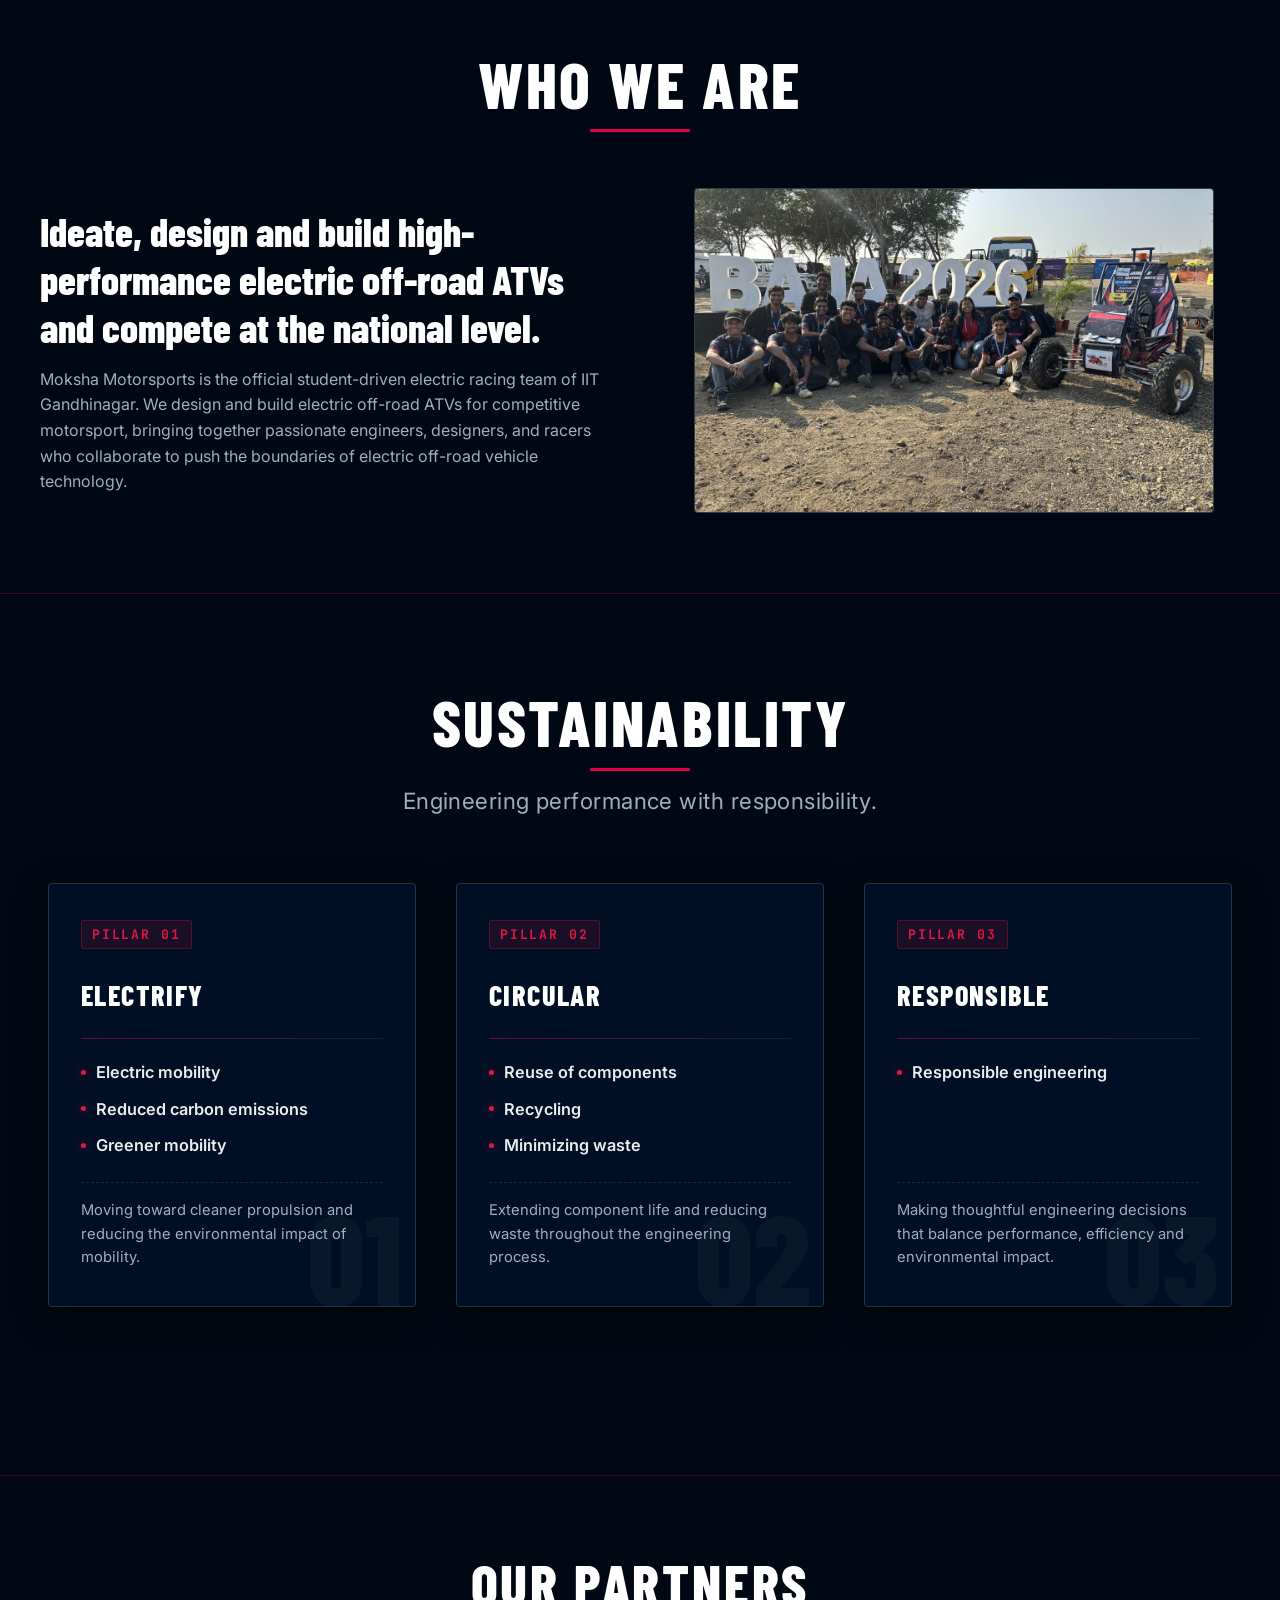
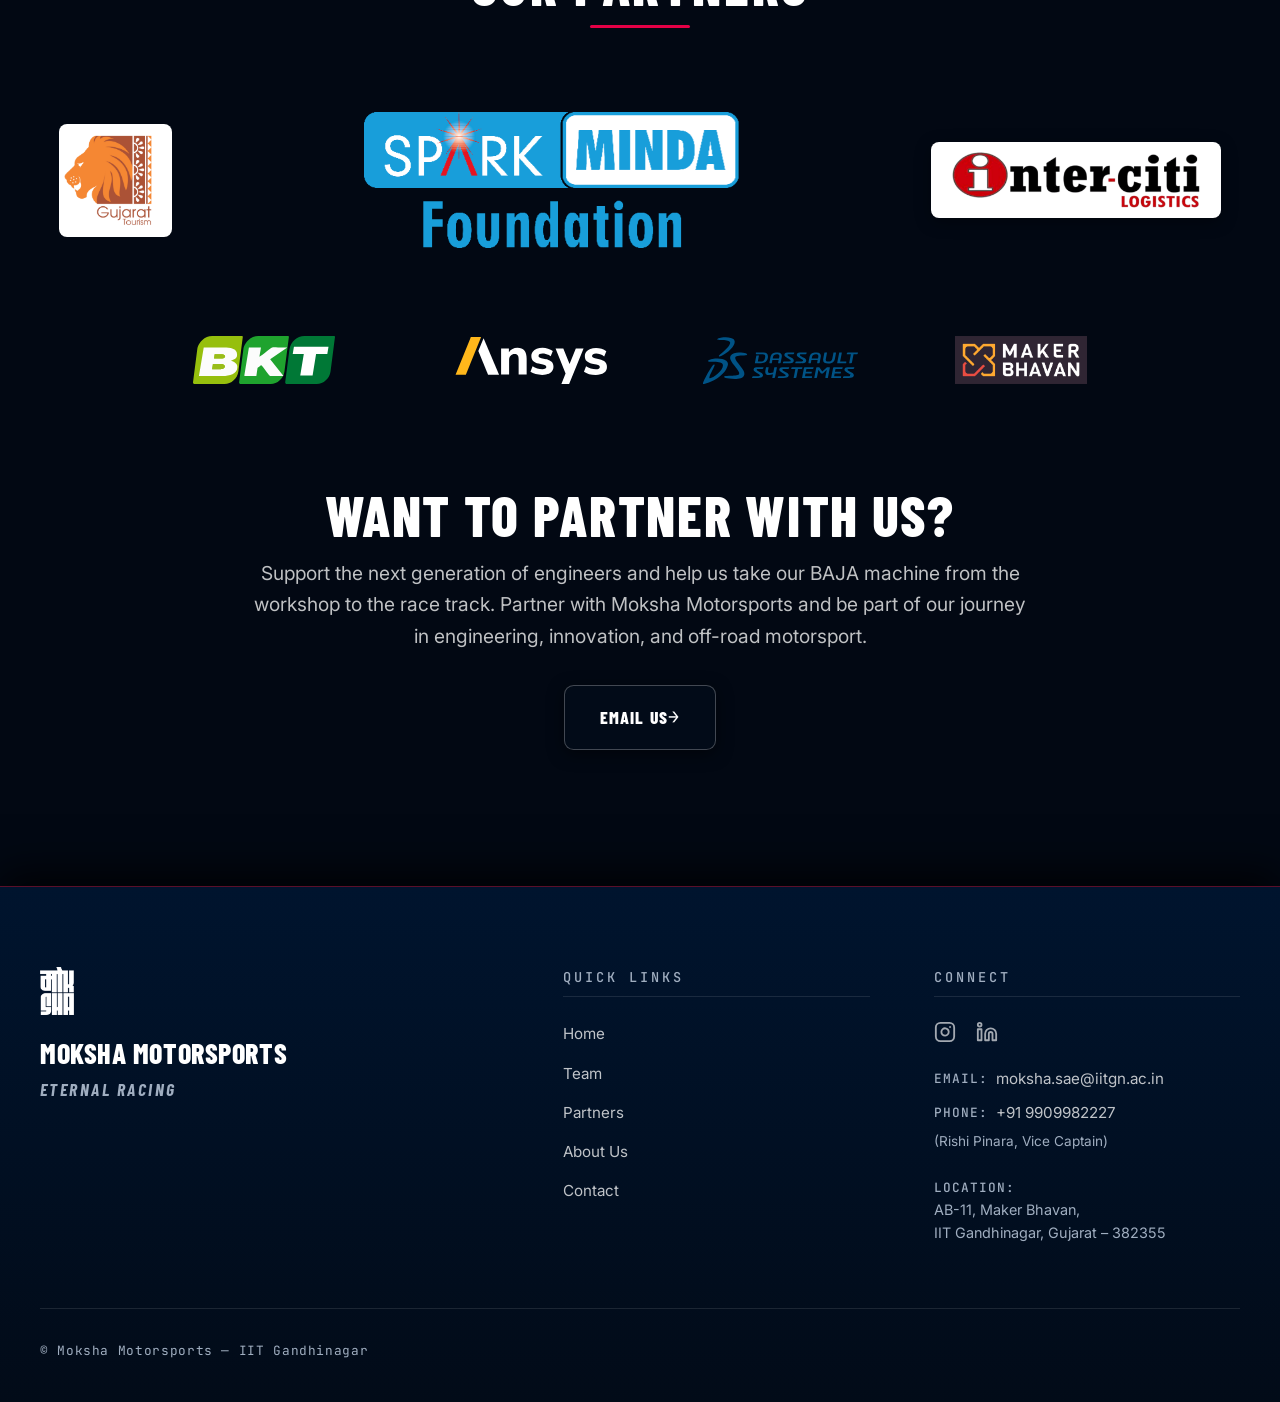
==== commit 8751d23d: "feat: add Inter-Citi logo and update sponsor wall layout on homepage" ====
--- a/index.html
+++ b/index.html
@@ -271,15 +271,19 @@
 
         <!-- Sponsor Wall Composition (2 Tiered Rows: Top Donors + Associate Donors) -->
         <div class="sponsor-wall reveal">
-          <!-- Row 1: Top Tier Partners (Spark Minda, Gujarat Tourism) -->
-          <div class="sponsor-wall-row sponsor-wall-row-top sponsor-wall-row-2">
-            <a href="https://sparkminda.com" target="_blank" rel="noopener noreferrer" class="sponsor-wall-item"
+          <!-- Row 1: Top Tier Partners - Largest Size (Gujarat Tourism, Spark Minda, Inter-Citi Logistics) -->
+          <div class="sponsor-wall-row sponsor-wall-row-top sponsor-wall-row-3">
+            <a href="https://www.gujarattourism.com" target="_blank" rel="noopener noreferrer" class="sponsor-wall-item sponsor-wall-item-left"
+              aria-label="Gujarat Tourism website">
+              <img src="assets/gt-logo.png" alt="Gujarat Tourism Logo" class="sponsor-wall-logo" loading="lazy" />
+            </a>
+            <a href="https://sparkminda.com" target="_blank" rel="noopener noreferrer" class="sponsor-wall-item sponsor-wall-item-center"
               aria-label="Spark Minda Foundation website">
               <img src="assets/smf-logo.png" alt="Spark Minda Logo" class="sponsor-wall-logo" loading="lazy" />
             </a>
-            <a href="https://www.gujarattourism.com" target="_blank" rel="noopener noreferrer" class="sponsor-wall-item"
-              aria-label="Gujarat Tourism website">
-              <img src="assets/gt-logo.png" alt="Gujarat Tourism Logo" class="sponsor-wall-logo" loading="lazy" />
+            <a href="https://inter-citi.com/" target="_blank" rel="noopener noreferrer" class="sponsor-wall-item sponsor-wall-item-right"
+              aria-label="Inter-Citi Logistics website">
+              <img src="assets/inter-citi-logo.png" alt="Inter-Citi Logistics Logo" class="sponsor-wall-logo" loading="lazy" />
             </a>
           </div>
 
@@ -297,7 +301,7 @@
               aria-label="Dassault Systèmes website">
               <img src="assets/ds-logo.svg" alt="Dassault Systèmes Logo" class="sponsor-wall-logo" loading="lazy" />
             </a>
-            <a href="https://iitgn.ac.in" target="_blank" rel="noopener noreferrer" class="sponsor-wall-item"
+            <a href="https://makerbhavan.iitgn.ac.in/wp/" target="_blank" rel="noopener noreferrer" class="sponsor-wall-item"
               aria-label="Maker Bhavan website">
               <img src="assets/AMKER BHAVAN.png" alt="Maker Bhavan Logo" class="sponsor-wall-logo" loading="lazy" />
             </a>
--- a/css/style.css
+++ b/css/style.css
@@ -412,10 +412,12 @@
     transform: translate(0, 0) scale(1);
     opacity: 0.75;
   }
+
   50% {
     transform: translate(-7vw, 10vh) scale(1.12);
     opacity: 0.95;
   }
+
   100% {
     transform: translate(-3vw, 18vh) scale(0.92);
     opacity: 0.70;
@@ -427,10 +429,12 @@
     transform: translate(0, 0) scale(1);
     opacity: 0.70;
   }
+
   50% {
     transform: translate(9vw, -12vh) scale(1.15);
     opacity: 0.95;
   }
+
   100% {
     transform: translate(4vw, 6vh) scale(0.88);
     opacity: 0.65;
@@ -442,10 +446,12 @@
     transform: translate(0, 0) scale(1);
     opacity: 0.75;
   }
+
   50% {
     transform: translate(-8vw, -14vh) scale(1.10);
     opacity: 1;
   }
+
   100% {
     transform: translate(-5vw, -5vh) scale(0.92);
     opacity: 0.70;
@@ -458,9 +464,11 @@
     transform: translate3d(-15vw, -10vh, 0) rotate(-25deg);
     opacity: 0.15;
   }
+
   50% {
     opacity: 0.40;
   }
+
   100% {
     transform: translate3d(25vw, 18vh, 0) rotate(-25deg);
     opacity: 0.15;
@@ -472,9 +480,11 @@
     transform: translate3d(20vw, 15vh, 0) rotate(-22deg);
     opacity: 0.12;
   }
+
   50% {
     opacity: 0.35;
   }
+
   100% {
     transform: translate3d(-20vw, -15vh, 0) rotate(-22deg);
     opacity: 0.12;
@@ -486,9 +496,11 @@
     transform: translate3d(-10vw, -8vh, 0) rotate(-28deg);
     opacity: 0.15;
   }
+
   50% {
     opacity: 0.38;
   }
+
   100% {
     transform: translate3d(20vw, 14vh, 0) rotate(-28deg);
     opacity: 0.15;
@@ -497,6 +509,7 @@
 
 /* Reduced Motion Fallback */
 @media (prefers-reduced-motion: reduce) {
+
   .blob-top-right,
   .blob-mid-left,
   .blob-bottom-right,
@@ -510,14 +523,17 @@
   .ambient-flowing-gradients {
     filter: blur(65px);
   }
+
   .blob-top-right,
   .blob-mid-left,
   .blob-bottom-right {
     opacity: 0.55;
   }
+
   .ambient-speed-streaks {
     opacity: 0.6;
   }
+
   .ambient-tech-mesh {
     background-size: 50px 50px, 50px 50px, 100px 100px;
     opacity: 0.3;
@@ -570,12 +586,12 @@
   inset: 0;
   z-index: 0;
   background-image:
-    linear-gradient(to bottom, 
-      rgba(0, 0, 0, 0.52) 0%, 
-      rgba(0, 0, 0, 0.20) 25%, 
-      rgba(0, 20, 46, 0.45) 55%, 
-      rgba(0, 20, 46, 0.75) 78%, 
-      rgba(223, 22, 70, 0.12) 90%, 
+    linear-gradient(to bottom,
+      rgba(0, 0, 0, 0.52) 0%,
+      rgba(0, 0, 0, 0.20) 25%,
+      rgba(0, 20, 46, 0.45) 55%,
+      rgba(0, 20, 46, 0.75) 78%,
+      rgba(223, 22, 70, 0.12) 90%,
       #020813 100%),
     url('../assets/moksha-orientation.webp');
   background-position: center center;
@@ -1192,11 +1208,25 @@
     transition: opacity 0.35s cubic-bezier(0.16, 1, 0.3, 1), transform 0.35s cubic-bezier(0.16, 1, 0.3, 1), color 0.25s ease;
   }
 
-  .nav-mobile-menu.is-open .nav-link:nth-child(1) { transition-delay: 0.08s; }
-  .nav-mobile-menu.is-open .nav-link:nth-child(2) { transition-delay: 0.12s; }
-  .nav-mobile-menu.is-open .nav-link:nth-child(3) { transition-delay: 0.16s; }
-  .nav-mobile-menu.is-open .nav-link:nth-child(4) { transition-delay: 0.20s; }
-  .nav-mobile-menu.is-open .nav-link:nth-child(5) { transition-delay: 0.24s; }
+  .nav-mobile-menu.is-open .nav-link:nth-child(1) {
+    transition-delay: 0.08s;
+  }
+
+  .nav-mobile-menu.is-open .nav-link:nth-child(2) {
+    transition-delay: 0.12s;
+  }
+
+  .nav-mobile-menu.is-open .nav-link:nth-child(3) {
+    transition-delay: 0.16s;
+  }
+
+  .nav-mobile-menu.is-open .nav-link:nth-child(4) {
+    transition-delay: 0.20s;
+  }
+
+  .nav-mobile-menu.is-open .nav-link:nth-child(5) {
+    transition-delay: 0.24s;
+  }
 
   .nav-mobile-menu.is-closing .nav-link {
     opacity: 0;
@@ -1207,6 +1237,7 @@
 }
 
 @media (prefers-reduced-motion: reduce) {
+
   .nav-mobile-menu,
   .nav-mobile-menu.is-open,
   .nav-mobile-menu .nav-link,
@@ -1612,6 +1643,7 @@
 }
 
 @media (prefers-reduced-motion: reduce) {
+
   .sustainability-pillar,
   .pillar-accent-line,
   .sustainability-cinematic-img {
@@ -2018,9 +2050,30 @@
 }
 
 .sponsor-wall-row-top,
-.sponsor-wall-row-2,
+.sponsor-wall-row-2 {
+  gap: 6rem;
+}
+
+/* 3-Logo Top Row: Center Spark Minda precisely on the page horizontal axis */
 .sponsor-wall-row-3 {
-  gap: 6rem;
+  display: grid;
+  grid-template-columns: 1fr auto 1fr;
+  align-items: center;
+  width: 100%;
+}
+
+.sponsor-wall-row-3 .sponsor-wall-item-left {
+  justify-self: end;
+  margin-right: 3.5rem;
+}
+
+.sponsor-wall-row-3 .sponsor-wall-item-center {
+  justify-self: center;
+}
+
+.sponsor-wall-row-3 .sponsor-wall-item-right {
+  justify-self: start;
+  margin-left: 3.5rem;
 }
 
 .sponsor-wall-item {
@@ -2040,18 +2093,30 @@
   cursor: default;
 }
 
-/* Top Row (Major Donors): Spark Minda, GT — Prominent Scale */
+/* Top Row (Major Donors): GT, Spark Minda, Inter-Citi — Largest Scale */
 .sponsor-wall-row-top .sponsor-wall-logo,
 .sponsor-wall-row-2 .sponsor-wall-logo,
 .sponsor-wall-row-3 .sponsor-wall-logo {
-  max-height: 96px;
-  max-width: 280px;
+  max-height: 105px;
+  max-width: 300px;
   width: auto;
   height: auto;
   object-fit: contain;
   filter: none;
   opacity: 1;
   transition: filter 300ms ease, opacity 300ms ease, transform 300ms ease;
+}
+
+/* Dedicated sizing for Gujarat Tourism logo on homepage (+6pt) */
+.sponsor-wall-row-top .sponsor-wall-logo[src*="gt-logo"] {
+  max-height: calc(105px + 6pt);
+  border-radius: 8px;
+}
+
+/* Dedicated sizing for Spark Minda logo on homepage (+23pt) */
+.sponsor-wall-logo[src*="smf-logo"] {
+  max-height: calc(105px + 23pt);
+  max-width: 400px;
 }
 
 .sponsor-wall-row-top .sponsor-wall-text-logo,
@@ -2086,6 +2151,17 @@
   transform: scale(1.45);
 }
 
+/* Dedicated styling for Inter-Citi Logistics logo on homepage (+6pt) */
+.sponsor-wall-logo[src*="inter-citi"] {
+  background-color: #ffffff;
+  border-radius: 8px;
+  padding: 8px 18px;
+  max-height: calc(72px + 6pt);
+  max-width: 290px;
+  box-shadow: 0 4px 16px rgba(0, 0, 0, 0.35);
+  transition: transform 300ms ease, box-shadow 300ms ease;
+}
+
 /* Subtle Hover Interaction: full clarity + subtle drop-shadow glow */
 @media (hover: hover) {
   .sponsor-wall-item:hover .sponsor-wall-logo {
@@ -2093,6 +2169,11 @@
     opacity: 1;
   }
 
+  .sponsor-wall-item:hover .sponsor-wall-logo[src*="inter-citi"] {
+    transform: scale(1.05);
+    box-shadow: 0 6px 20px rgba(255, 255, 255, 0.25);
+  }
+
   .sponsor-wall-item:hover .sponsor-wall-text-logo {
     color: #FFFFFF;
     opacity: 1;
@@ -2112,6 +2193,14 @@
 
   .sponsor-wall-row {
     gap: 3rem;
+  }
+
+  .sponsor-wall-row-3 .sponsor-wall-item-left {
+    margin-right: 1.75rem;
+  }
+
+  .sponsor-wall-row-3 .sponsor-wall-item-right {
+    margin-left: 1.75rem;
   }
 
   .sponsor-wall-row-top .sponsor-wall-logo,
@@ -2121,6 +2210,19 @@
     max-width: 220px;
   }
 
+  .sponsor-wall-logo[src*="smf-logo"] {
+    max-height: calc(75px + 23pt);
+    max-width: 295px;
+  }
+
+  .sponsor-wall-row-top .sponsor-wall-logo[src*="gt-logo"] {
+    max-height: calc(75px + 6pt);
+  }
+
+  .sponsor-wall-logo[src*="inter-citi"] {
+    max-height: calc(52px + 6pt);
+  }
+
   .sponsor-wall-row-top .sponsor-wall-text-logo,
   .sponsor-wall-row-2 .sponsor-wall-text-logo,
   .sponsor-wall-row-3 .sponsor-wall-text-logo {
@@ -2133,7 +2235,7 @@
   }
 }
 
-@media (max-width: 640px) {
+@media (max-width: 768px) {
   .partners-section {
     padding: 3.5rem 1rem 2rem 1rem;
   }
@@ -2151,6 +2253,41 @@
     gap: 1.5rem 1.25rem;
   }
 
+  /* Responsive Top Tier: Spark Minda full-width on top, GT & Inter-Citi side-by-side underneath */
+  .sponsor-wall-row-3 {
+    display: grid;
+    grid-template-columns: repeat(2, 1fr);
+    justify-items: center;
+    align-items: center;
+    gap: 1.5rem 1rem;
+    width: 100%;
+    max-width: 380px;
+    margin: 0 auto;
+  }
+
+  .sponsor-wall-row-3 .sponsor-wall-item-center {
+    grid-column: 1 / -1;
+    order: 1;
+    width: 100%;
+    justify-self: center;
+    margin: 0;
+  }
+
+  .sponsor-wall-row-3 .sponsor-wall-item-left {
+    grid-column: 1;
+    order: 2;
+    justify-self: center;
+    margin: 0;
+  }
+
+  .sponsor-wall-row-3 .sponsor-wall-item-right {
+    grid-column: 2;
+    order: 3;
+    justify-self: center;
+    margin: 0;
+  }
+
+  /* Bottom Tier: 2x2 layout of the other 4 associate partners */
   .sponsor-wall-row-4 {
     display: grid;
     grid-template-columns: repeat(2, 1fr);
@@ -2185,6 +2322,24 @@
     max-width: 160px;
     transform: scale(1.25);
   }
+
+  /* Spark Minda full-width prominent scale */
+  .sponsor-wall-logo[src*="smf-logo"] {
+    max-height: calc(62px + 23pt);
+    max-width: 300px;
+  }
+
+  /* GT & Inter-Citi slightly smaller scale in 2-up layout */
+  .sponsor-wall-row-top .sponsor-wall-logo[src*="gt-logo"] {
+    max-height: calc(44px + 6pt);
+    max-width: 56px;
+  }
+
+  .sponsor-wall-logo[src*="inter-citi"] {
+    max-height: calc(36px + 6pt);
+    max-width: 165px;
+    padding: 4px 10px;
+  }
 }
 
 /* ================================================================
@@ -2214,10 +2369,10 @@
 
 .team-hero-bg {
   background-image:
-    linear-gradient(to bottom, 
-      rgba(0, 0, 0, 0.45) 0%, 
-      rgba(0, 20, 46, 0.3) 40%, 
-      rgba(0, 20, 46, 0.7) 75%, 
+    linear-gradient(to bottom,
+      rgba(0, 0, 0, 0.45) 0%,
+      rgba(0, 20, 46, 0.3) 40%,
+      rgba(0, 20, 46, 0.7) 75%,
       #020813 100%),
     url('../assets/team-photo-2026-2.webp');
   background-position: 5% 35%;
@@ -2573,8 +2728,8 @@
   overflow: hidden;
   will-change: transform, box-shadow, border-color;
   transition: transform 0.3s cubic-bezier(0.16, 1, 0.3, 1),
-              box-shadow 0.3s cubic-bezier(0.16, 1, 0.3, 1),
-              border-color 0.3s cubic-bezier(0.16, 1, 0.3, 1);
+    box-shadow 0.3s cubic-bezier(0.16, 1, 0.3, 1),
+    border-color 0.3s cubic-bezier(0.16, 1, 0.3, 1);
 }
 
 /* Portrait Wrap Container */
@@ -2738,7 +2893,7 @@
   z-index: 1;
 }
 
-.partners-section + .team-contact-section,
+.partners-section+.team-contact-section,
 .home-page-wrapper .team-contact-section {
   margin-top: 1rem;
   padding-top: 1.5rem;
@@ -3210,10 +3365,10 @@
 
 .partners-hero-bg {
   background-image:
-    linear-gradient(to bottom, 
-      rgba(0, 0, 0, 0.45) 0%, 
-      rgba(0, 20, 46, 0.3) 40%, 
-      rgba(0, 20, 46, 0.7) 75%, 
+    linear-gradient(to bottom,
+      rgba(0, 0, 0, 0.45) 0%,
+      rgba(0, 20, 46, 0.3) 40%,
+      rgba(0, 20, 46, 0.7) 75%,
       #020813 100%),
     url('../assets/home-wwr.jpg');
   background-position: center center;
@@ -3559,7 +3714,6 @@
 
 .grid-full,
 .powered-by-grid,
-.gold-sponsor-grid,
 .platinum-sponsor-grid {
   display: flex;
   justify-content: center;
@@ -3660,10 +3814,9 @@
   }
 }
 
-/* Tier 03: GOLD SPONSOR (Metallic Gold #FFD700 Accent) */
+/* Tier 03: GOLD SPONSORS (Metallic Gold #FFD700 Accent) */
 .gold-sponsor-card {
   min-height: 230px;
-  max-width: 960px;
   width: 100%;
   margin: 0 auto;
   background: linear-gradient(135deg, #18140e 0%, #0a0805 100%);
@@ -3678,18 +3831,26 @@
 }
 
 .partner-logo-img[src*="gt-logo"] {
-  max-height: 160px;
-  max-width: 90%;
-  transform: scale(1.3);
+  max-height: 125px;
+  max-width: 85%;
+  transform: scale(1.12);
   transition: transform 0.3s ease;
+}
+
+.partner-logo-img[src*="inter-citi"] {
+  background-color: #ffffff;
+  border-radius: 10px;
+  padding: 8px 18px;
+  max-height: 68px;
+  max-width: 82%;
+  box-shadow: 0 4px 20px rgba(0, 0, 0, 0.35);
+  transition: transform 0.3s ease, box-shadow 0.3s ease;
 }
 
 .gold-sponsor-card .placeholder-name {
   font-size: clamp(2.1rem, 4vw, 3.1rem);
   color: #FFD700;
 }
-
-
 
 .gold-sponsor-card .card-hover-border {
   position: absolute;
@@ -3717,12 +3878,18 @@
   }
 
   .gold-sponsor-card:hover .partner-logo-img[src*="gt-logo"] {
-    transform: scale(1.38);
+    transform: scale(1.18);
+  }
+
+  .gold-sponsor-card:hover .partner-logo-img[src*="inter-citi"] {
+    transform: scale(1.06);
+    box-shadow: 0 6px 24px rgba(255, 215, 0, 0.28);
   }
 }
 
 /* Tier 04: ASSOCIATE PARTNERS (2x2 Centered Grid Layout - Electric Blue #00BBFF Accent) */
 .grid-2-up,
+.gold-sponsor-grid,
 .associate-partners-grid {
   display: grid;
   grid-template-columns: repeat(2, minmax(0, 1fr));
@@ -4043,6 +4210,7 @@
   .grid-3-up,
   .technical-partners-grid,
   .grid-2-up,
+  .gold-sponsor-grid,
   .software-sponsors-grid,
   .grid-register,
   .past-sponsors-grid {
@@ -4059,6 +4227,7 @@
   .grid-3-up,
   .technical-partners-grid,
   .grid-2-up,
+  .gold-sponsor-grid,
   .software-sponsors-grid,
   .grid-register,
   .past-sponsors-grid {
@@ -4421,10 +4590,10 @@
 
 .about-hero-bg {
   background-image:
-    linear-gradient(to bottom, 
-      rgba(0, 0, 0, 0.45) 0%, 
-      rgba(0, 20, 46, 0.3) 40%, 
-      rgba(0, 20, 46, 0.75) 75%, 
+    linear-gradient(to bottom,
+      rgba(0, 0, 0, 0.45) 0%,
+      rgba(0, 20, 46, 0.3) 40%,
+      rgba(0, 20, 46, 0.75) 75%,
       #020813 100%),
     url('../assets/who-we-are.png');
   background-position: center center;
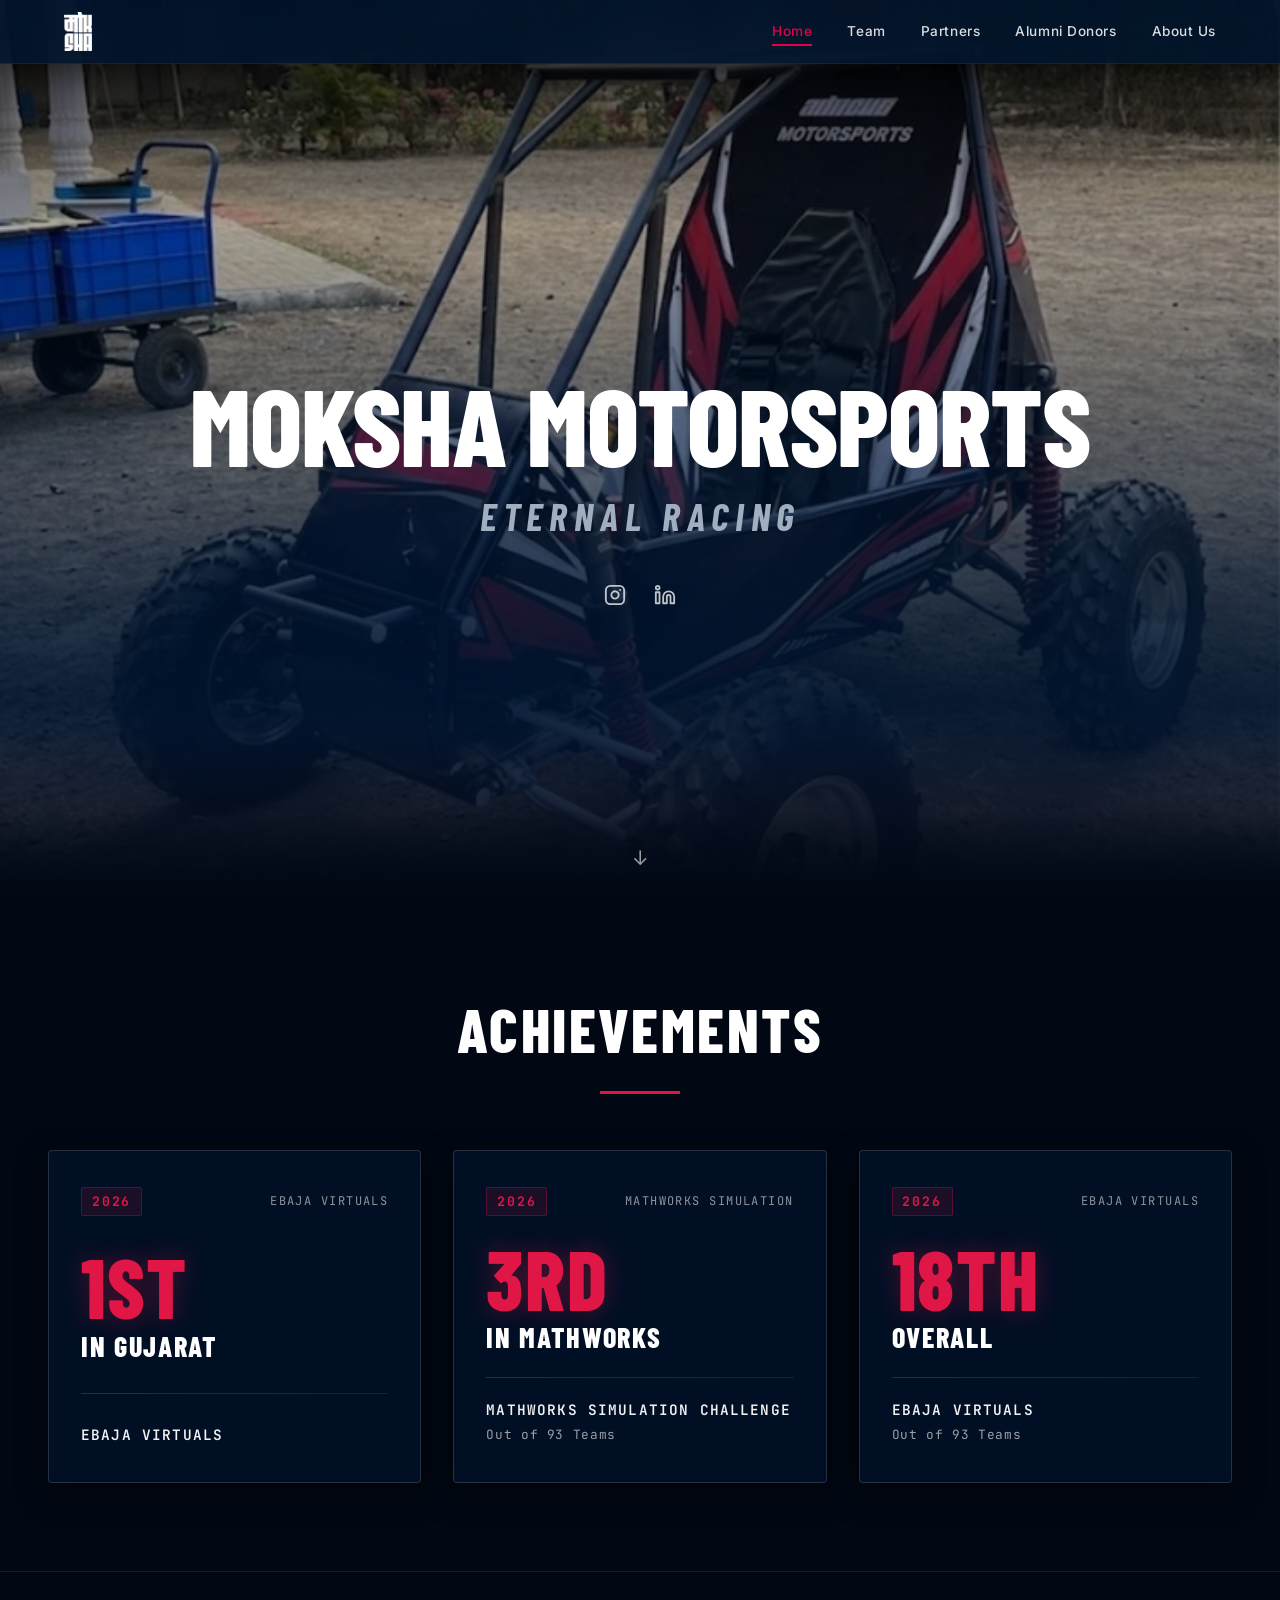
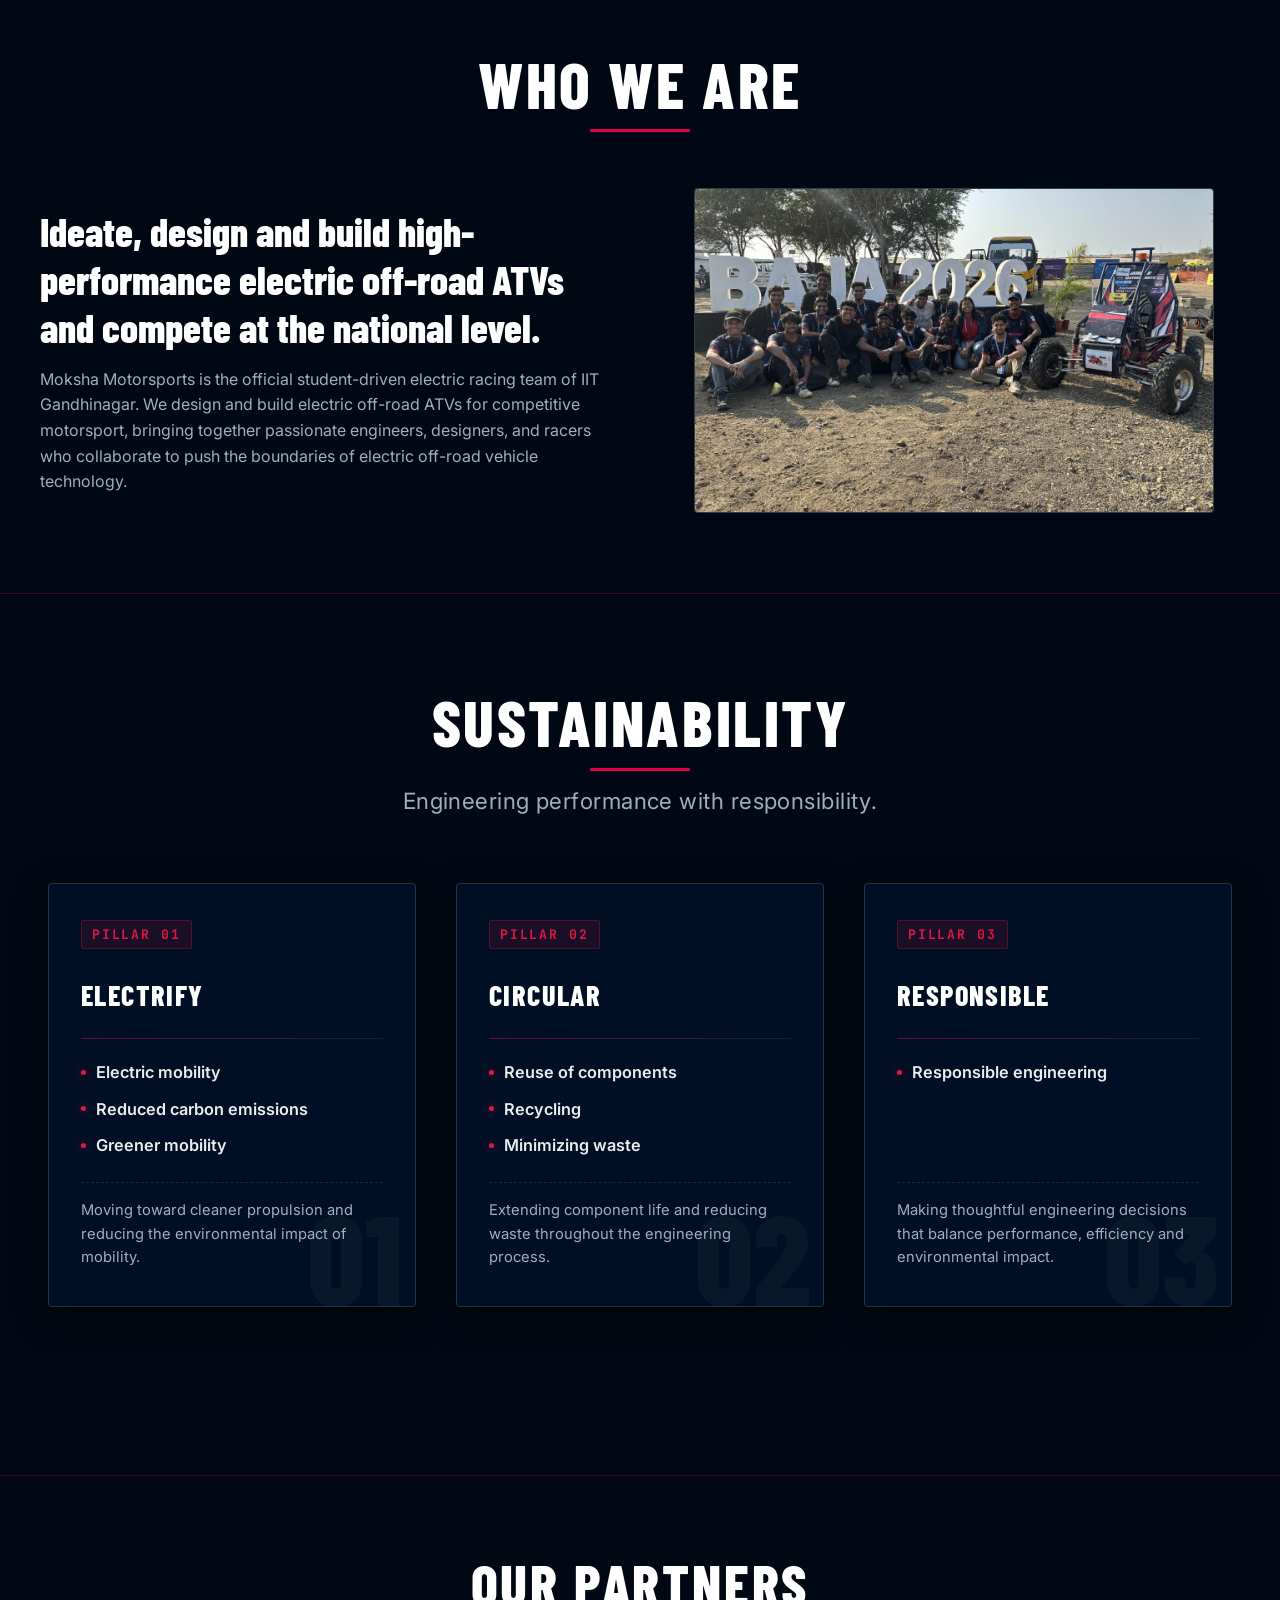
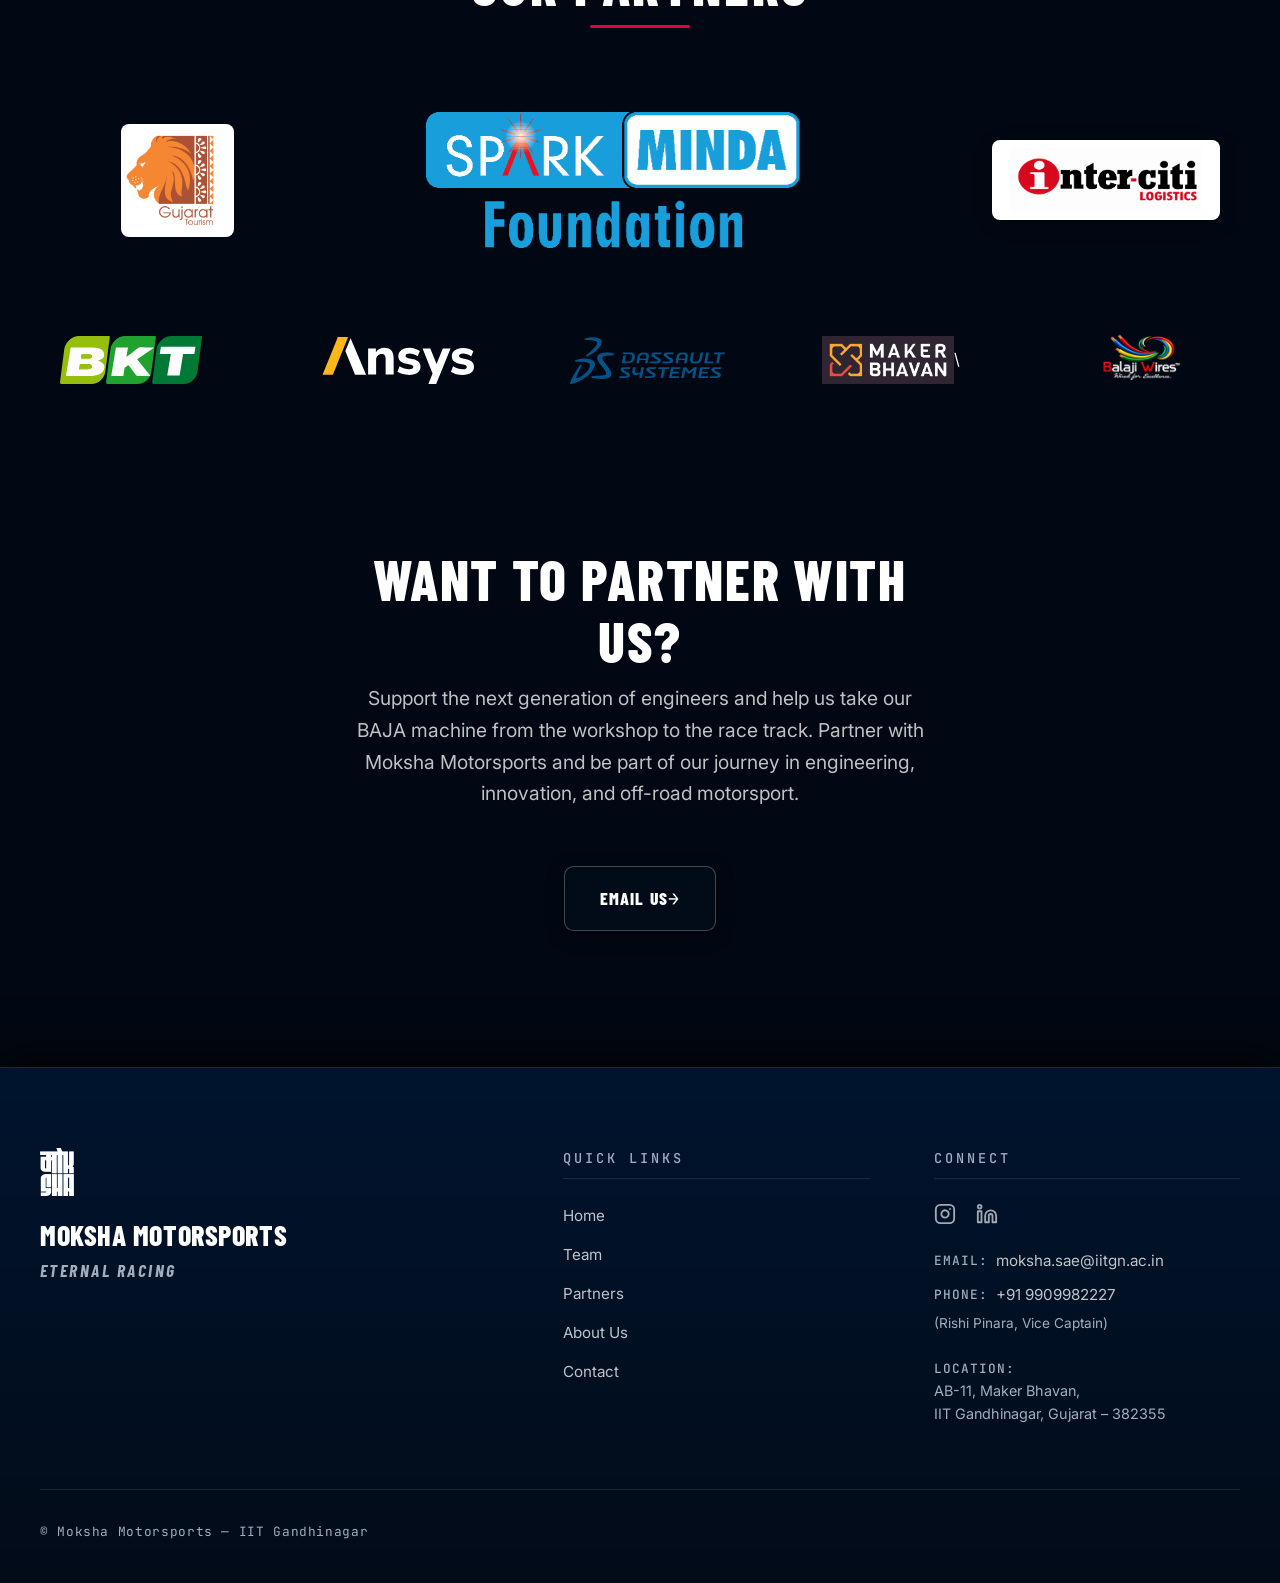
==== commit 7e7cb54e: "Update sponsor links in index.html Fixed HTML structure and corrected class names for sponsor links." ====
--- a/index.html
+++ b/index.html
@@ -303,8 +303,10 @@
             </a>
             <a href="https://makerbhavan.iitgn.ac.in/wp/" target="_blank" rel="noopener noreferrer" class="sponsor-wall-item"
               aria-label="Maker Bhavan website">
-              <img src="assets/AMKER BHAVAN.png" alt="Maker Bhavan Logo" class="sponsor-wall-logo" loading="lazy" />
-            </a>
+              <img src="assets/AMKER BHAVAN.png" alt="Maker Bhavan Logo" class="sponsor-wall-logo" loading="lazy" />\
+            </a>
+
+             <a href="https://balajiwires.in/" target="_blank" rel="noreferrer" class="sponser-wall-item" aria-label="Balaji Wires website" style="width: min(100%, 570px);"><img src="assets/balaji-wires-logo.png" alt="Balaji Wires Logo" class="sponsor-wall-logo" loading="lazy" style="width: 360px; max-width: 90%; height: 150px; object-fit: contain; tansform: scale(1.3);"</a>
           </div>
         </div>
       </div>
@@ -406,4 +408,4 @@
   <script src="js/main.js"></script>
 </body>
 
-</html>+</html>
--- a/css/style.css
+++ b/css/style.css
@@ -2159,7 +2159,7 @@
   max-height: calc(72px + 6pt);
   max-width: 290px;
   box-shadow: 0 4px 16px rgba(0, 0, 0, 0.35);
-  transition: transform 300ms ease, box-shadow 300ms ease;
+  transition: filter 300ms ease, opacity 300ms ease;
 }
 
 /* Subtle Hover Interaction: full clarity + subtle drop-shadow glow */
@@ -2167,11 +2167,6 @@
   .sponsor-wall-item:hover .sponsor-wall-logo {
     filter: drop-shadow(0 4px 12px rgba(255, 255, 255, 0.25));
     opacity: 1;
-  }
-
-  .sponsor-wall-item:hover .sponsor-wall-logo[src*="inter-citi"] {
-    transform: scale(1.05);
-    box-shadow: 0 6px 20px rgba(255, 255, 255, 0.25);
   }
 
   .sponsor-wall-item:hover .sponsor-wall-text-logo {
@@ -3839,10 +3834,10 @@
 
 .partner-logo-img[src*="inter-citi"] {
   background-color: #ffffff;
-  border-radius: 10px;
-  padding: 8px 18px;
-  max-height: 68px;
-  max-width: 82%;
+  border-radius: 12px;
+  padding: 10px 22px;
+  max-height: 108px;
+  max-width: 88%;
   box-shadow: 0 4px 20px rgba(0, 0, 0, 0.35);
   transition: transform 0.3s ease, box-shadow 0.3s ease;
 }
@@ -4220,6 +4215,81 @@
   .partner-cta-card {
     padding: 3rem 2rem;
   }
+
+  /* Tier 01 & 02: Institutional Supporter & Platinum Sponsor */
+  .powered-by-card,
+  .platinum-sponsor-card {
+    min-height: 250px;
+  }
+
+  .powered-by-card .partner-logo-img {
+    max-height: 120px;
+    max-width: 85%;
+  }
+
+  .platinum-sponsor-card .partner-logo-img {
+    max-height: 120px;
+    max-width: 88%;
+  }
+
+  /* Tier 03: Gold Sponsors */
+  .gold-sponsor-card {
+    min-height: 215px;
+  }
+
+  .gold-sponsor-card .partner-logo-img[src*="gt-logo"] {
+    max-height: 108px;
+    max-width: 80%;
+    transform: scale(1.08);
+  }
+
+  .gold-sponsor-card .partner-logo-img[src*="inter-citi"] {
+    max-height: 94px;
+    max-width: 86%;
+    padding: 9px 20px;
+  }
+
+  /* Tier 04: Associate Partners */
+  .associate-partner-card {
+    min-height: 175px;
+  }
+
+  .associate-partner-card .partner-logo-area {
+    min-height: 70px;
+  }
+
+  .associate-partner-card .partner-logo-img {
+    max-height: 62px;
+    max-width: 75%;
+  }
+
+  .associate-partner-card .partner-logo-img[src*="ds-logo"] {
+    max-height: 90px;
+    max-width: 85%;
+    transform: scale(1.25);
+  }
+
+  /* Tier 05: Past Sponsors */
+  .past-sponsor-card {
+    min-height: 155px;
+  }
+
+  .past-sponsor-card .partner-logo-area {
+    min-height: 60px;
+  }
+
+  .past-sponsor-card .partner-logo-img {
+    max-height: 50px;
+    max-width: 70%;
+  }
+
+  .past-sponsor-card .partner-logo-img[src*="ashok-leyland"],
+  .past-sponsor-card .partner-logo-img[src*="ASHOK"],
+  .past-sponsor-card .partner-logo-img[src*="autodesk"] {
+    max-height: 70px;
+    max-width: 80%;
+    transform: scale(1.15);
+  }
 }
 
 @media (max-width: 640px) {
@@ -4234,14 +4304,6 @@
     grid-template-columns: 1fr;
   }
 
-  .title-sponsor-card {
-    min-height: 260px;
-  }
-
-  .platinum-sponsor-card {
-    min-height: 200px;
-  }
-
   .cta-actions {
     flex-direction: column;
     align-items: flex-start;
@@ -4250,6 +4312,171 @@
   .cta-btn {
     width: 100%;
     justify-content: center;
+  }
+
+  /* Tier 01 & 02: Institutional Supporter & Platinum Sponsor */
+  .powered-by-card,
+  .platinum-sponsor-card {
+    min-height: 220px;
+  }
+
+  .powered-by-card .partner-tile-inner,
+  .platinum-sponsor-card .partner-tile-inner {
+    padding: 2rem 1.25rem 1.75rem;
+  }
+
+  .powered-by-card .partner-logo-area,
+  .platinum-sponsor-card .partner-logo-area {
+    min-height: 110px;
+  }
+
+  .powered-by-card .partner-logo-img {
+    max-height: 105px;
+    max-width: 80%;
+  }
+
+  .platinum-sponsor-card .partner-logo-img {
+    max-height: 105px;
+    max-width: 90%;
+  }
+
+  .powered-by-card .partner-tag,
+  .platinum-sponsor-card .partner-tag {
+    font-size: 1.05rem;
+  }
+
+  /* Tier 03: Gold Sponsors */
+  .gold-sponsor-card {
+    min-height: 190px;
+  }
+
+  .gold-sponsor-card .partner-tile-inner {
+    padding: 1.75rem 1.25rem 1.5rem;
+  }
+
+  .gold-sponsor-card .partner-logo-area {
+    min-height: 90px;
+    padding: 0.5rem;
+  }
+
+  .gold-sponsor-card .partner-logo-img[src*="gt-logo"] {
+    max-height: 85px;
+    max-width: 78%;
+    transform: scale(1.05);
+  }
+
+  .gold-sponsor-card .partner-logo-img[src*="inter-citi"] {
+    max-height: 76px;
+    max-width: 84%;
+    padding: 7px 16px;
+    border-radius: 10px;
+  }
+
+  .gold-sponsor-card .partner-tag {
+    font-size: 1rem;
+    margin-top: 1rem;
+  }
+
+  /* Tier 04: Associate Partners */
+  .associate-partner-card {
+    min-height: 150px;
+  }
+
+
+
+  .associate-partner-card .partner-tile-inner {
+    padding: 1.35rem 1rem 1.15rem;
+  }
+
+  .associate-partner-card .partner-logo-area {
+    min-height: 60px;
+    padding: 0.25rem;
+  }
+
+  .associate-partner-card .partner-logo-img {
+    max-height: 52px;
+    max-width: 68%;
+  }
+
+  .associate-partner-card .partner-logo-img[src*="ds-logo"] {
+    max-height: 70px;
+    max-width: 78%;
+    transform: scale(1.15);
+  }
+
+  .associate-partner-card .partner-tag {
+    font-size: 0.9rem;
+    margin-top: 0.75rem;
+  }
+
+  /* Tier 05: Past Sponsors */
+  .past-sponsor-card {
+    min-height: 130px;
+  }
+
+  .past-sponsor-card .partner-tile-inner {
+    padding: 1.15rem 0.85rem 0.95rem;
+  }
+
+  .past-sponsor-card .partner-logo-area {
+    min-height: 48px;
+    padding: 0.25rem;
+  }
+
+  .past-sponsor-card .partner-logo-img {
+    max-height: 40px;
+    max-width: 60%;
+  }
+
+  .past-sponsor-card .partner-logo-img[src*="ashok-leyland"],
+  .past-sponsor-card .partner-logo-img[src*="ASHOK"],
+  .past-sponsor-card .partner-logo-img[src*="autodesk"] {
+    max-height: 52px;
+    max-width: 72%;
+    transform: scale(1.1);
+  }
+
+  .past-sponsor-card .partner-tag {
+    font-size: 0.82rem;
+    margin-top: 0.6rem;
+  }
+}
+
+@media (max-width: 480px) {
+  .powered-by-card .partner-logo-img {
+    max-height: 95px;
+  }
+
+  .platinum-sponsor-card .partner-logo-img {
+    max-height: 95px;
+    max-width: 92%;
+  }
+
+  .gold-sponsor-card .partner-logo-img[src*="gt-logo"] {
+    max-height: 78px;
+  }
+
+  .gold-sponsor-card .partner-logo-img[src*="inter-citi"] {
+    max-height: 68px;
+    padding: 6px 14px;
+  }
+
+  .associate-partner-card .partner-logo-img {
+    max-height: 46px;
+  }
+
+  .associate-partner-card .partner-logo-img[src*="ds-logo"] {
+    max-height: 62px;
+  }
+
+  .past-sponsor-card .partner-logo-img {
+    max-height: 35px;
+  }
+
+  .past-sponsor-card .partner-logo-img[src*="ashok-leyland"],
+  .past-sponsor-card .partner-logo-img[src*="ASHOK"],
+  .past-sponsor-card .partner-logo-img[src*="autodesk"] {
+    max-height: 46px;
   }
 }
 
@@ -6199,4 +6426,5 @@
     flex: 1 1 100%;
     margin: 0 auto;
   }
-}+}
+
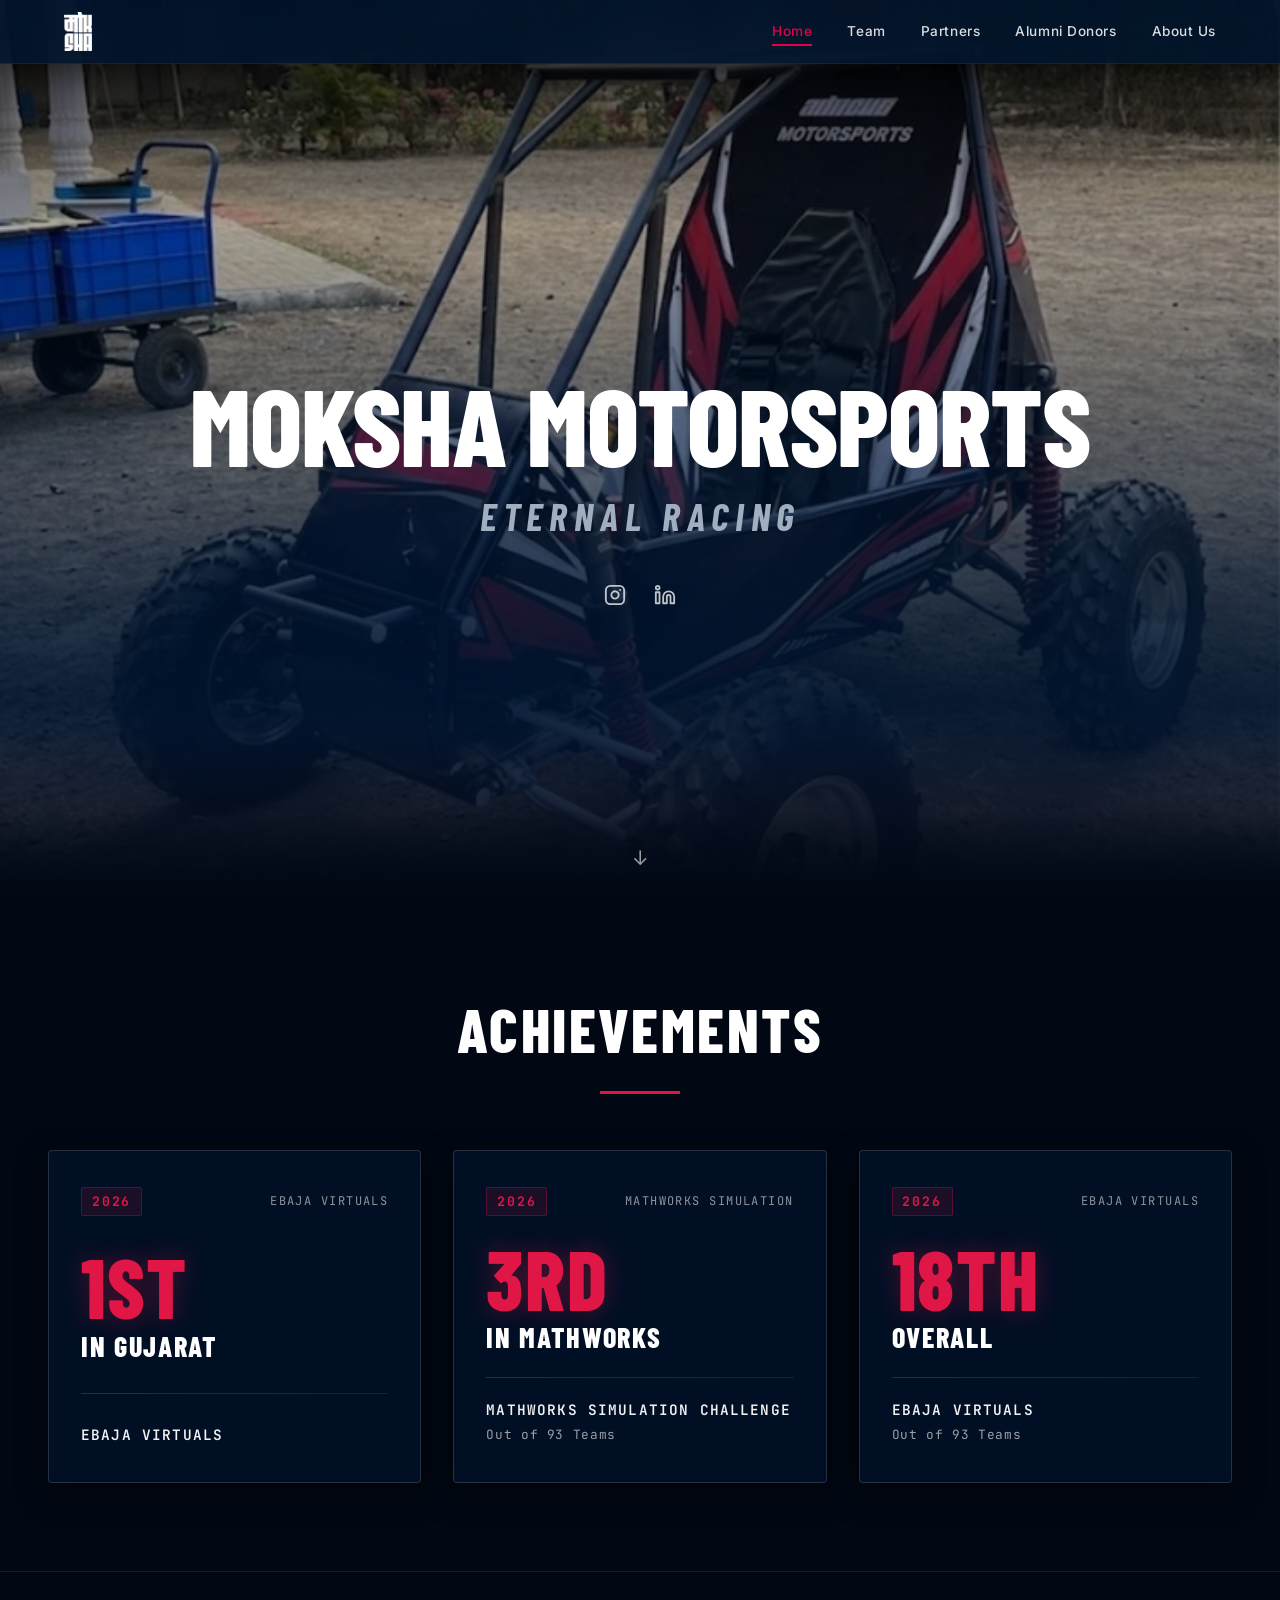
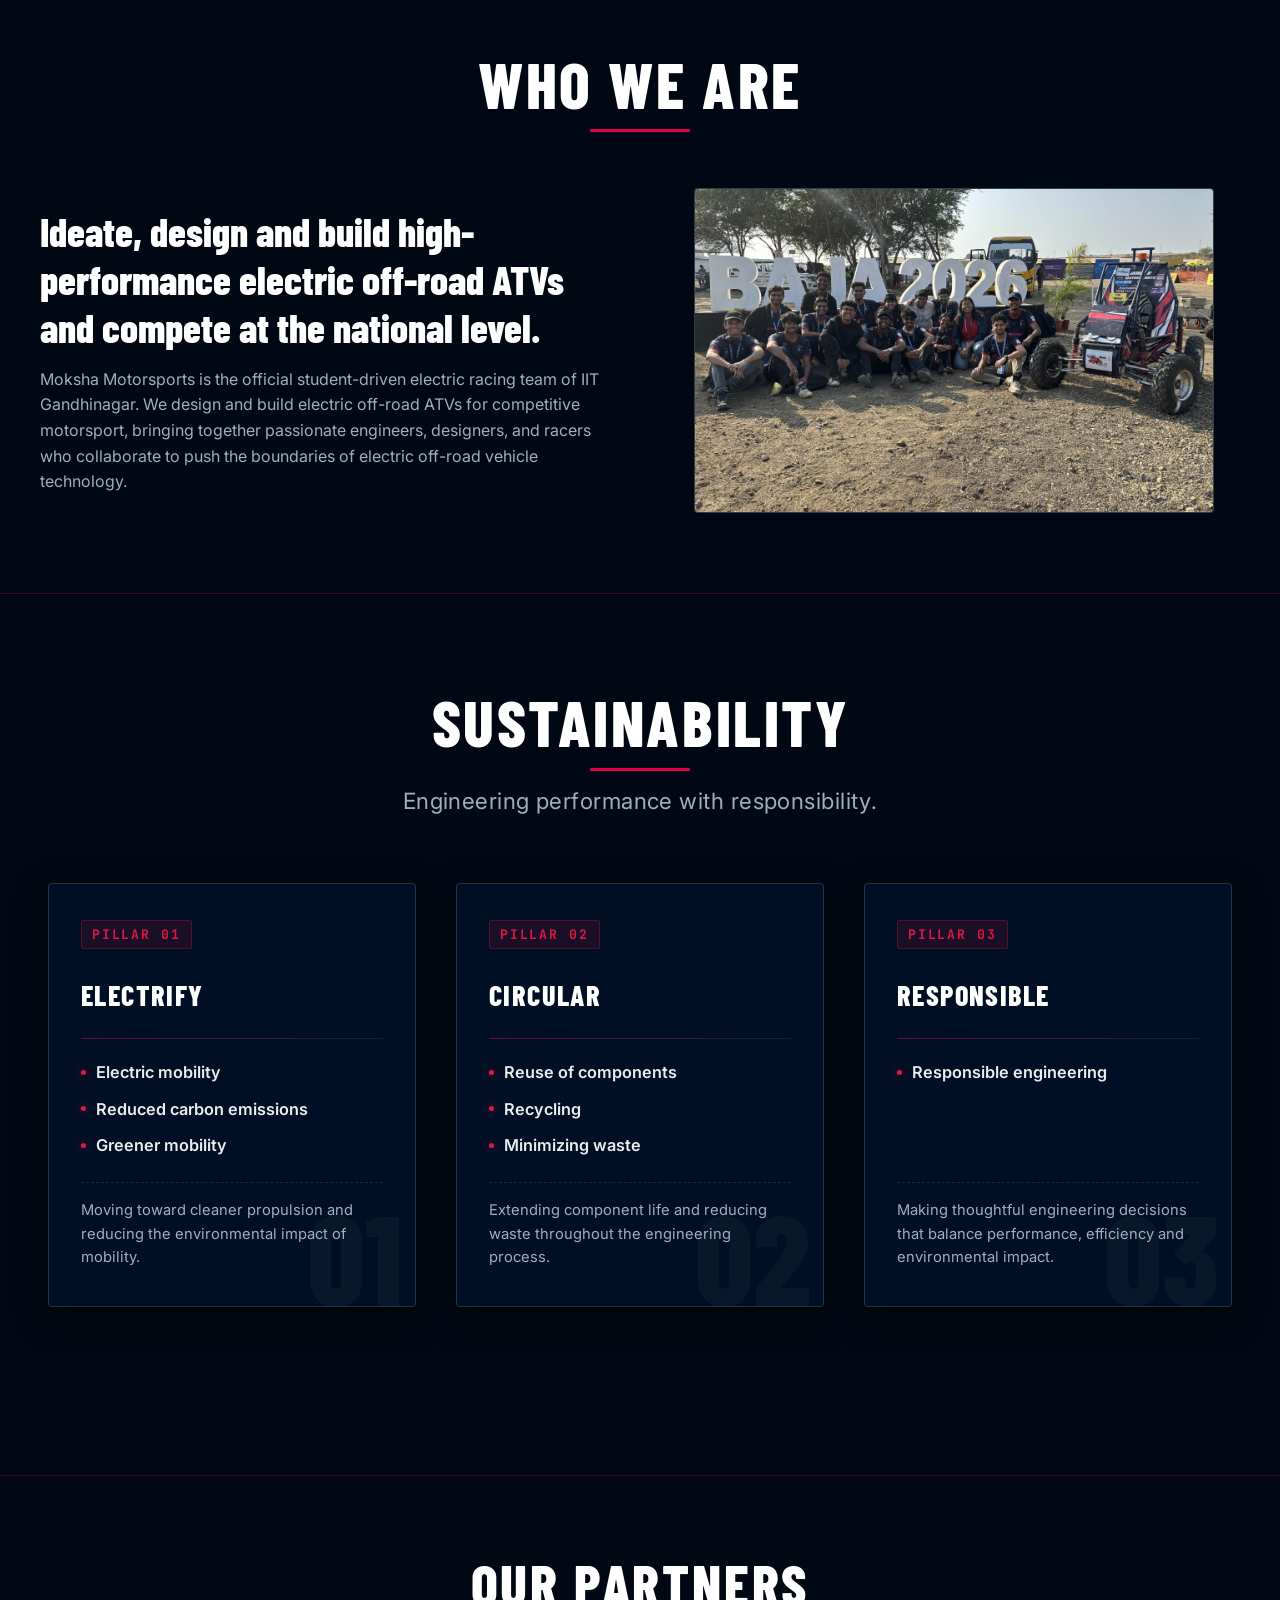
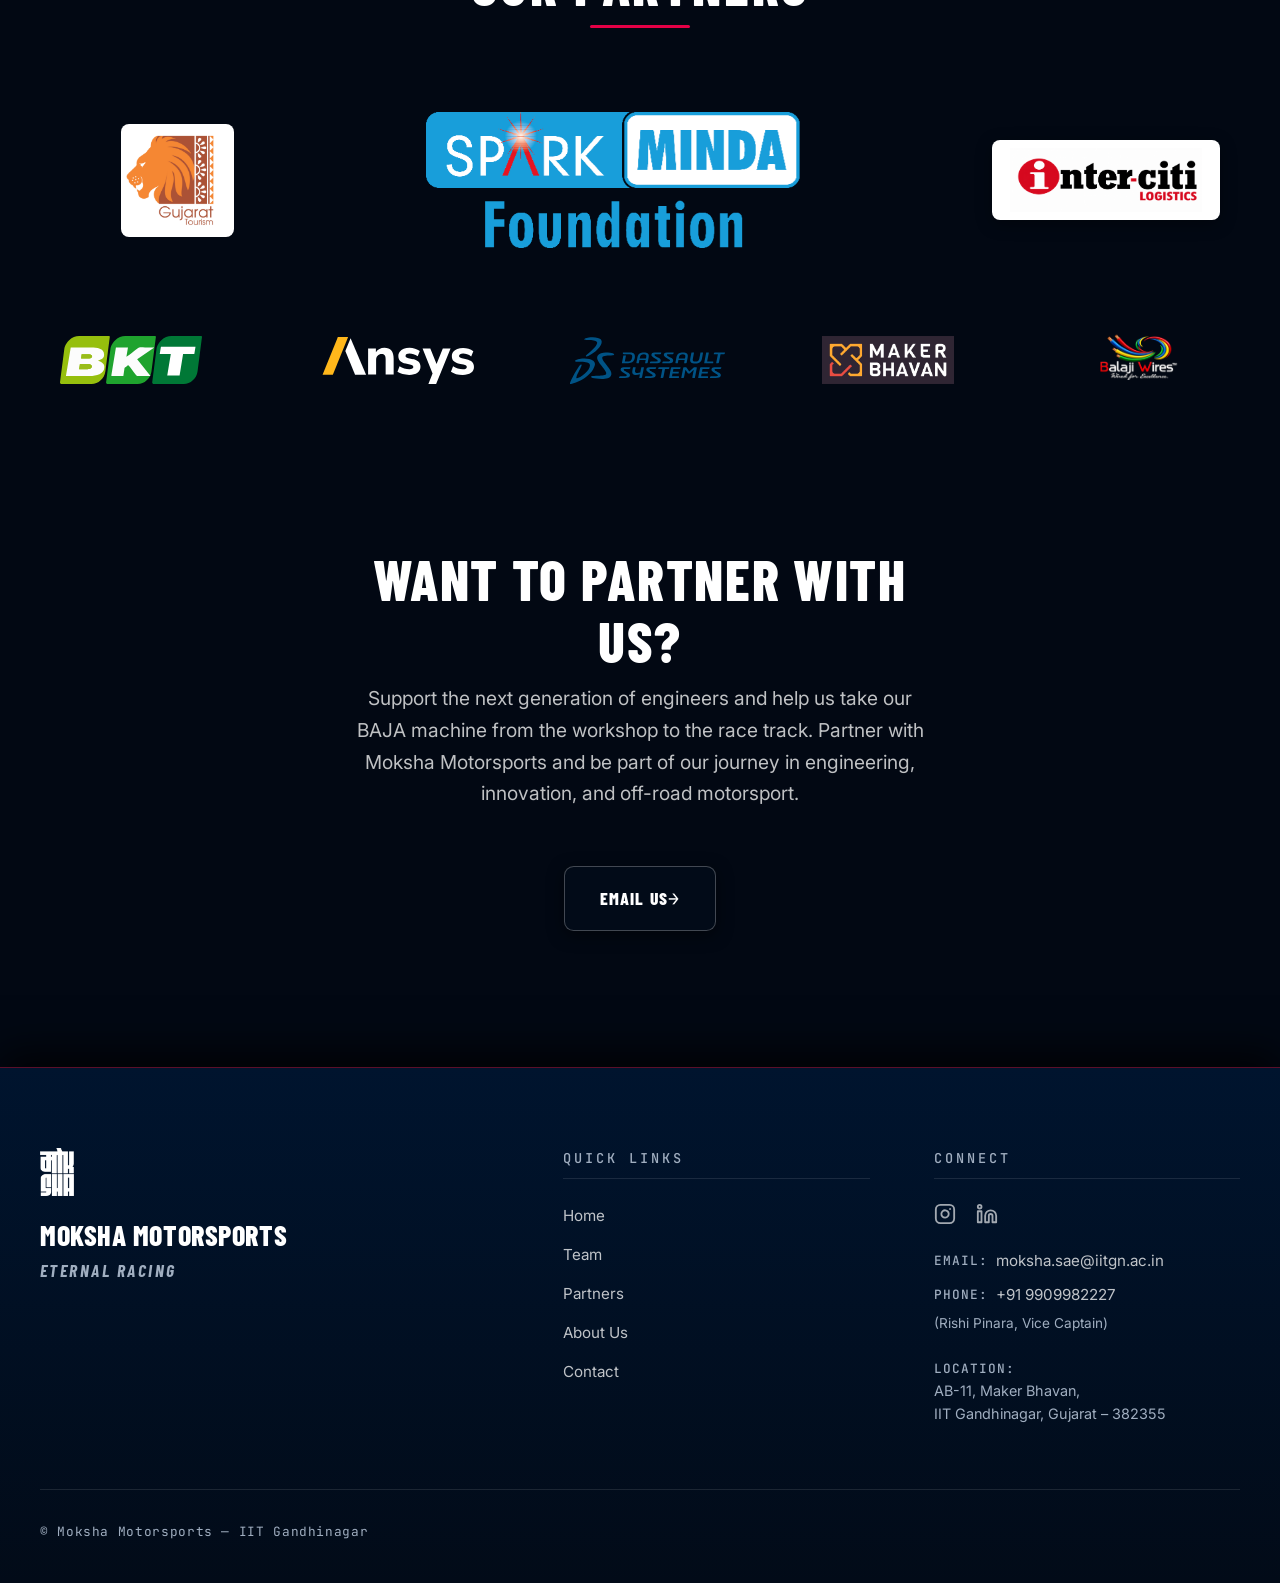
==== commit c3e8656a: "Fix image tag for Maker Bhavan logo in index.html" ====
--- a/index.html
+++ b/index.html
@@ -303,7 +303,7 @@
             </a>
             <a href="https://makerbhavan.iitgn.ac.in/wp/" target="_blank" rel="noopener noreferrer" class="sponsor-wall-item"
               aria-label="Maker Bhavan website">
-              <img src="assets/AMKER BHAVAN.png" alt="Maker Bhavan Logo" class="sponsor-wall-logo" loading="lazy" />\
+              <img src="assets/AMKER BHAVAN.png" alt="Maker Bhavan Logo" class="sponsor-wall-logo" loading="lazy" />
             </a>
 
              <a href="https://balajiwires.in/" target="_blank" rel="noreferrer" class="sponser-wall-item" aria-label="Balaji Wires website" style="width: min(100%, 570px);"><img src="assets/balaji-wires-logo.png" alt="Balaji Wires Logo" class="sponsor-wall-logo" loading="lazy" style="width: 360px; max-width: 90%; height: 150px; object-fit: contain; tansform: scale(1.3);"</a>
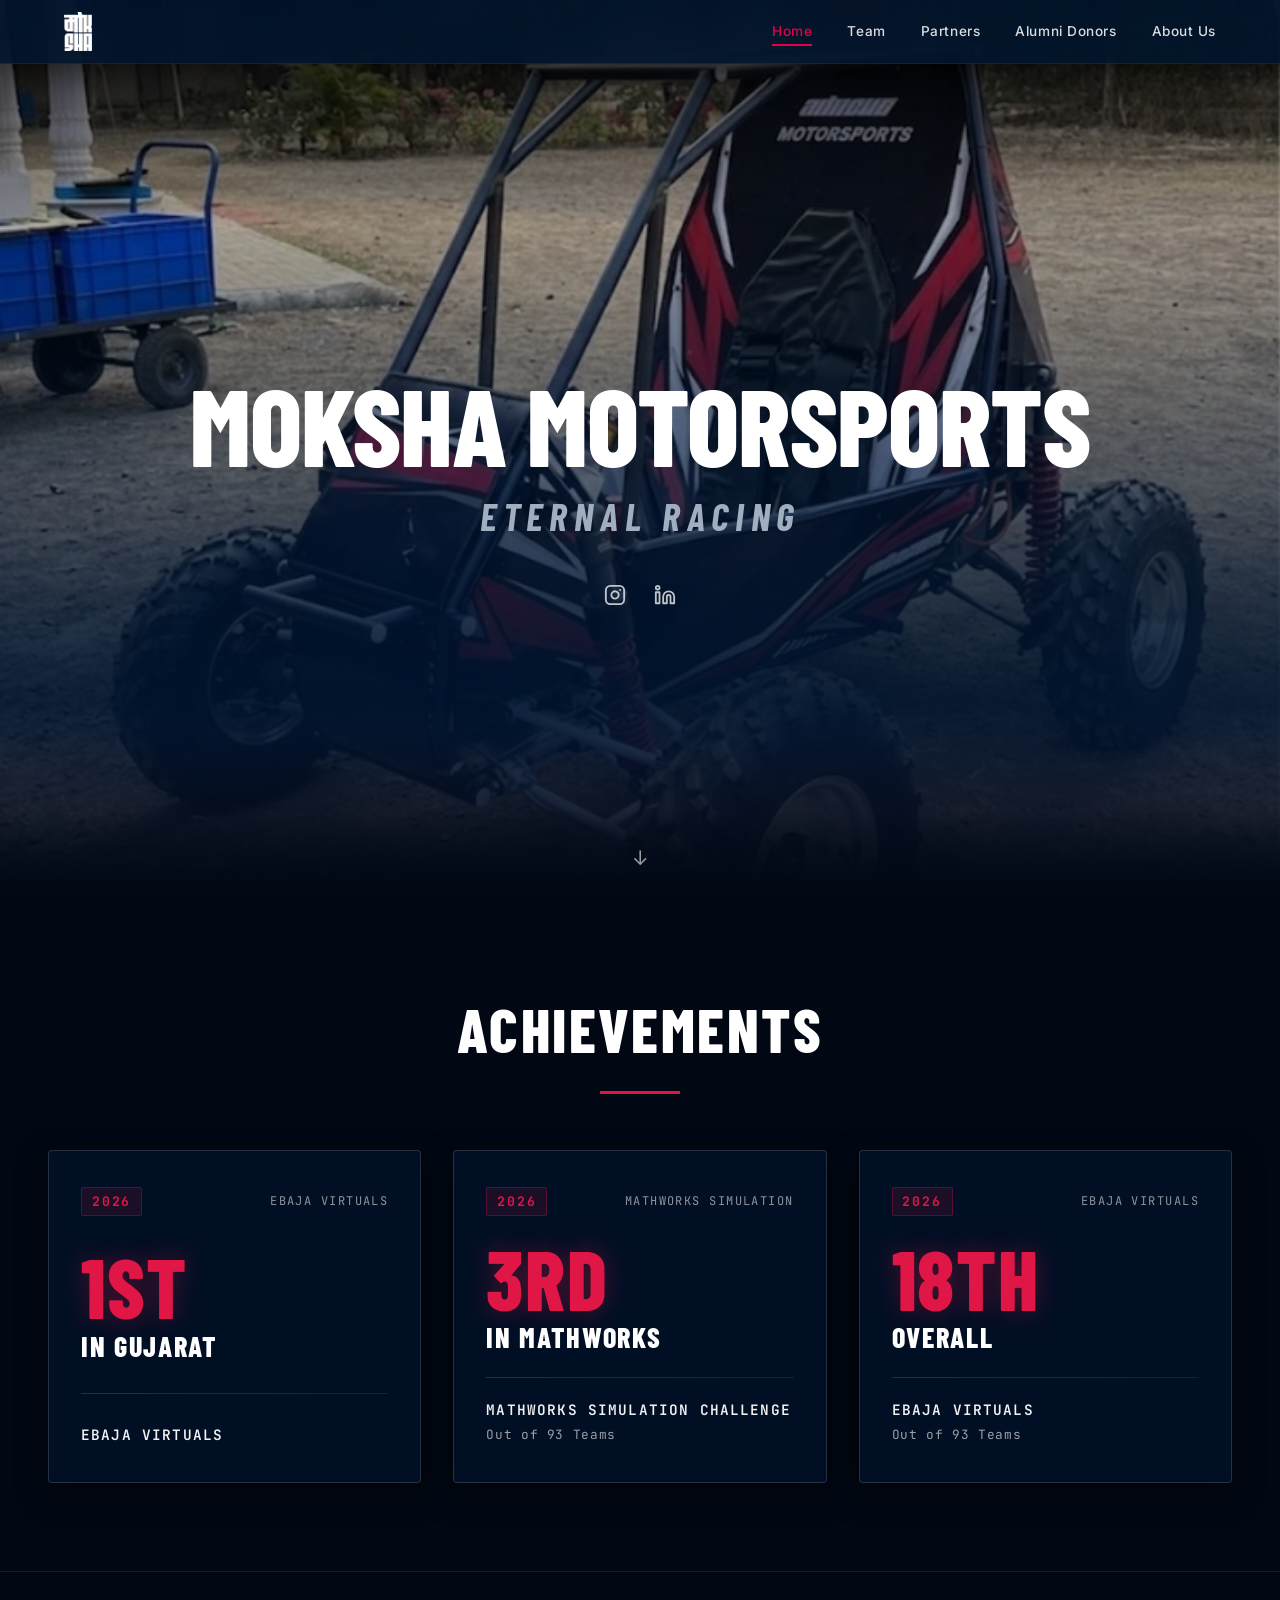
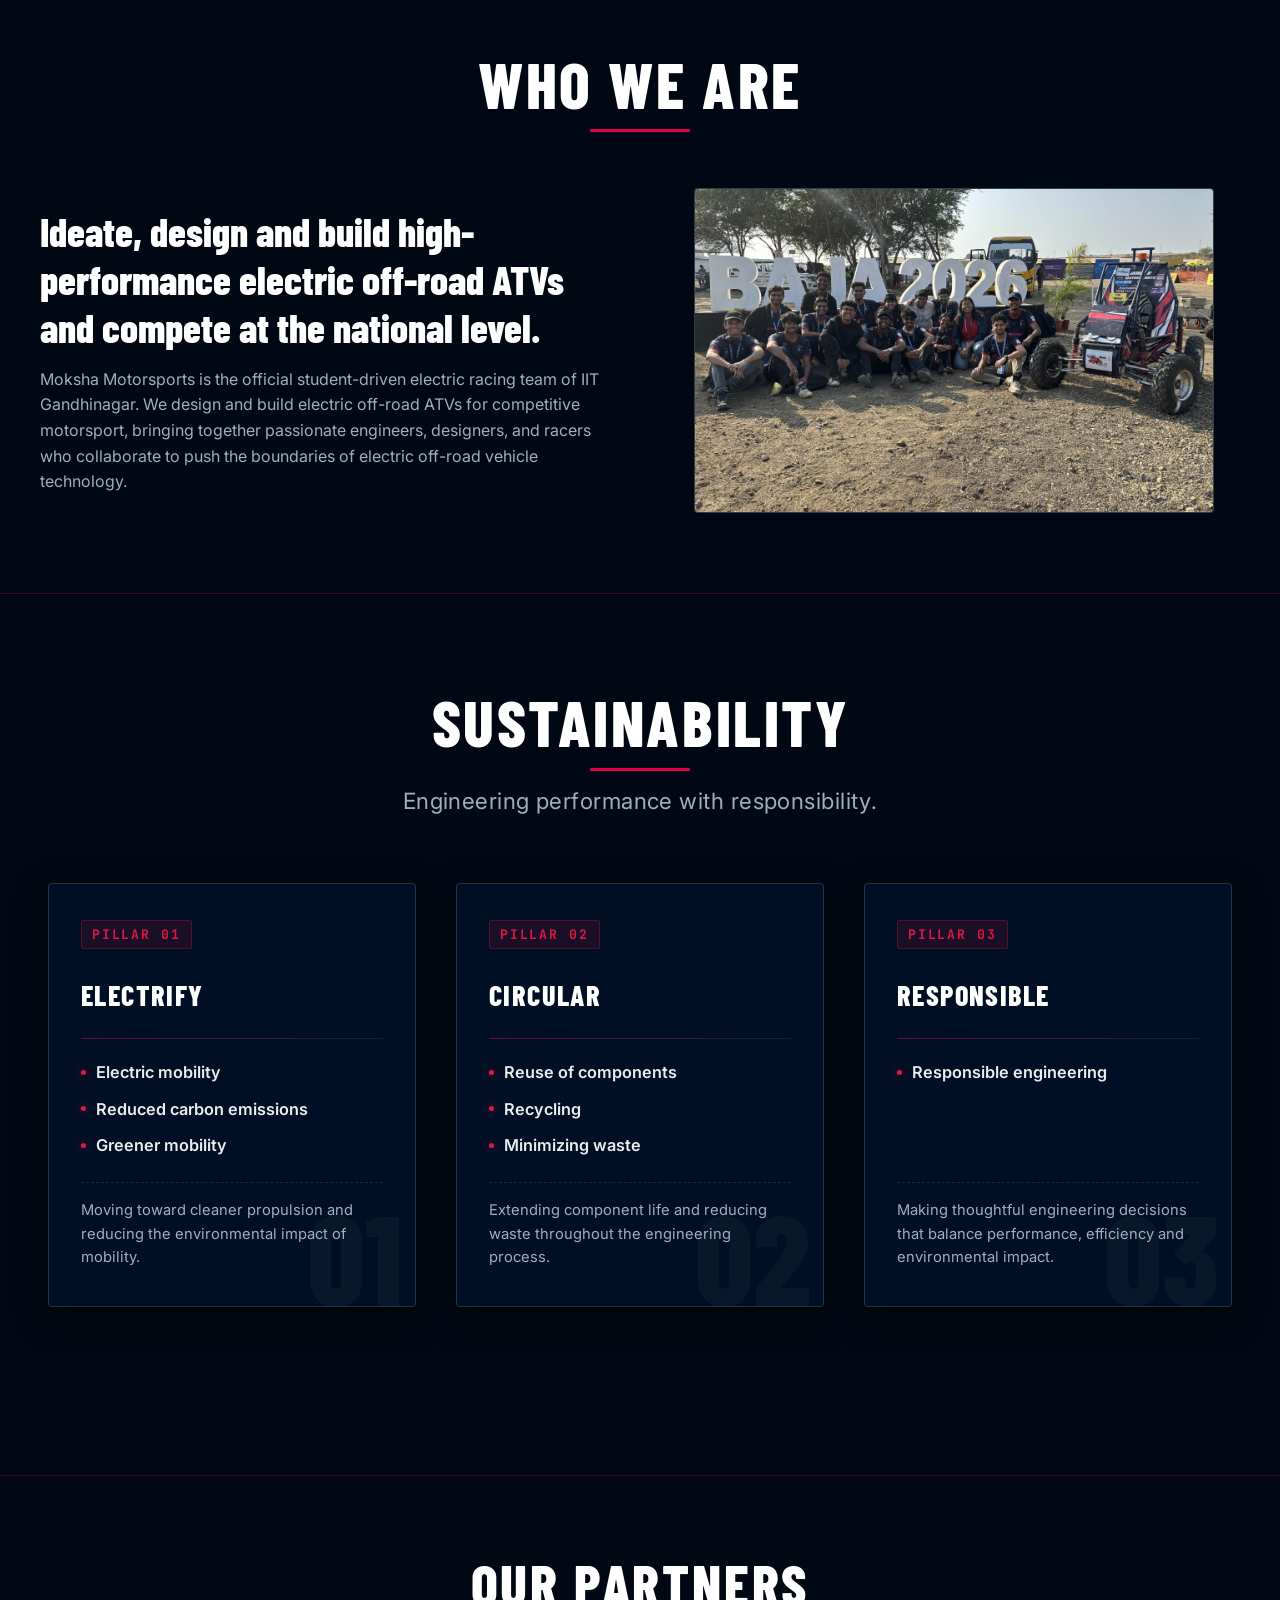
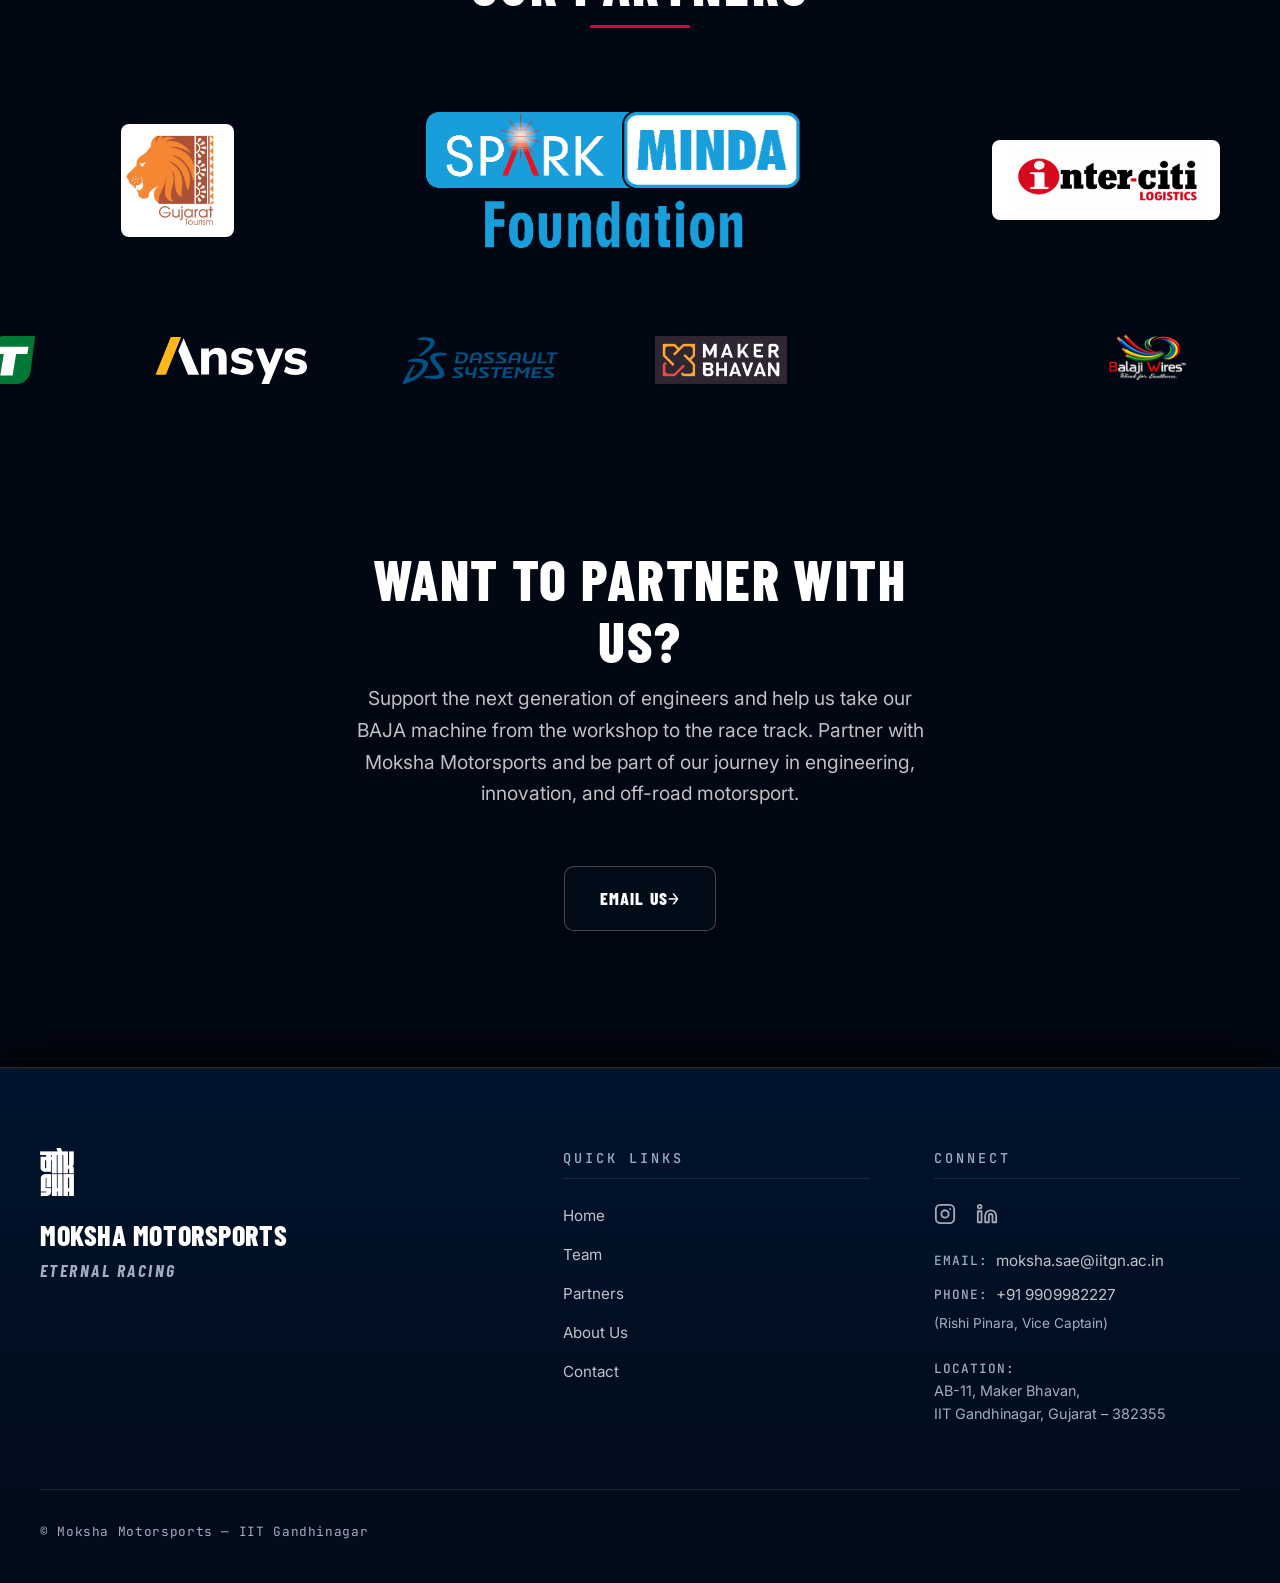
==== commit bbda5948: "Modify Balaji Wires logo styling in index.html Updated the Balaji Wires logo link with new styles an" ====
--- a/index.html
+++ b/index.html
@@ -306,7 +306,7 @@
               <img src="assets/AMKER BHAVAN.png" alt="Maker Bhavan Logo" class="sponsor-wall-logo" loading="lazy" />
             </a>
 
-             <a href="https://balajiwires.in/" target="_blank" rel="noreferrer" class="sponser-wall-item" aria-label="Balaji Wires website" style="width: min(100%, 570px);"><img src="assets/balaji-wires-logo.png" alt="Balaji Wires Logo" class="sponsor-wall-logo" loading="lazy" style="width: 360px; max-width: 90%; height: 150px; object-fit: contain; tansform: scale(1.3);"</a>
+             <a href="https://balajiwires.in/" target="_blank" rel="noreferrer" class="sponser-wall-item" aria-label="Balaji Wires website" style="width: min(100%, 570px);"><img src="assets/balaji-wires-logo.png" alt="Balaji Wires Logo" class="sponsor-wall-logo" loading="lazy" style="width: 520px; max-width: 90vw; height: 220px; object-fit: contain; tansform: scale(1.15);"</a>
           </div>
         </div>
       </div>
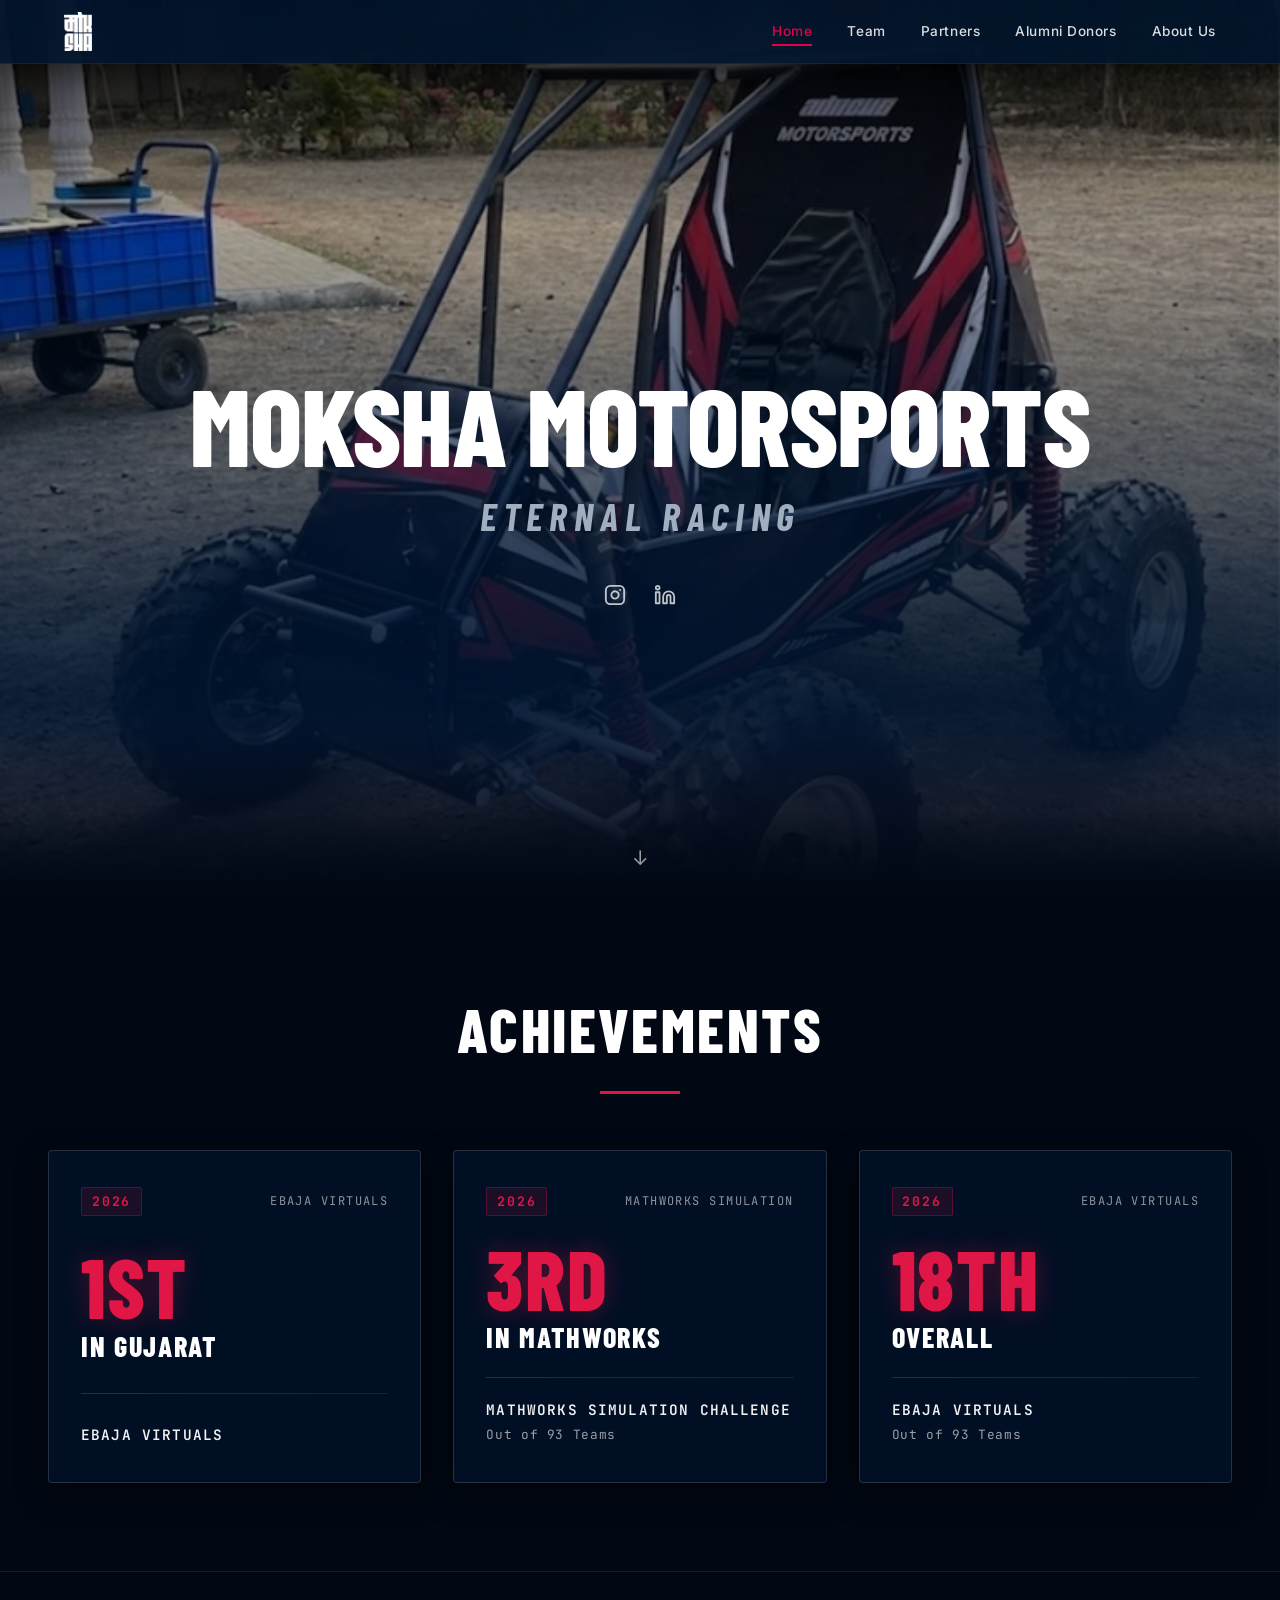
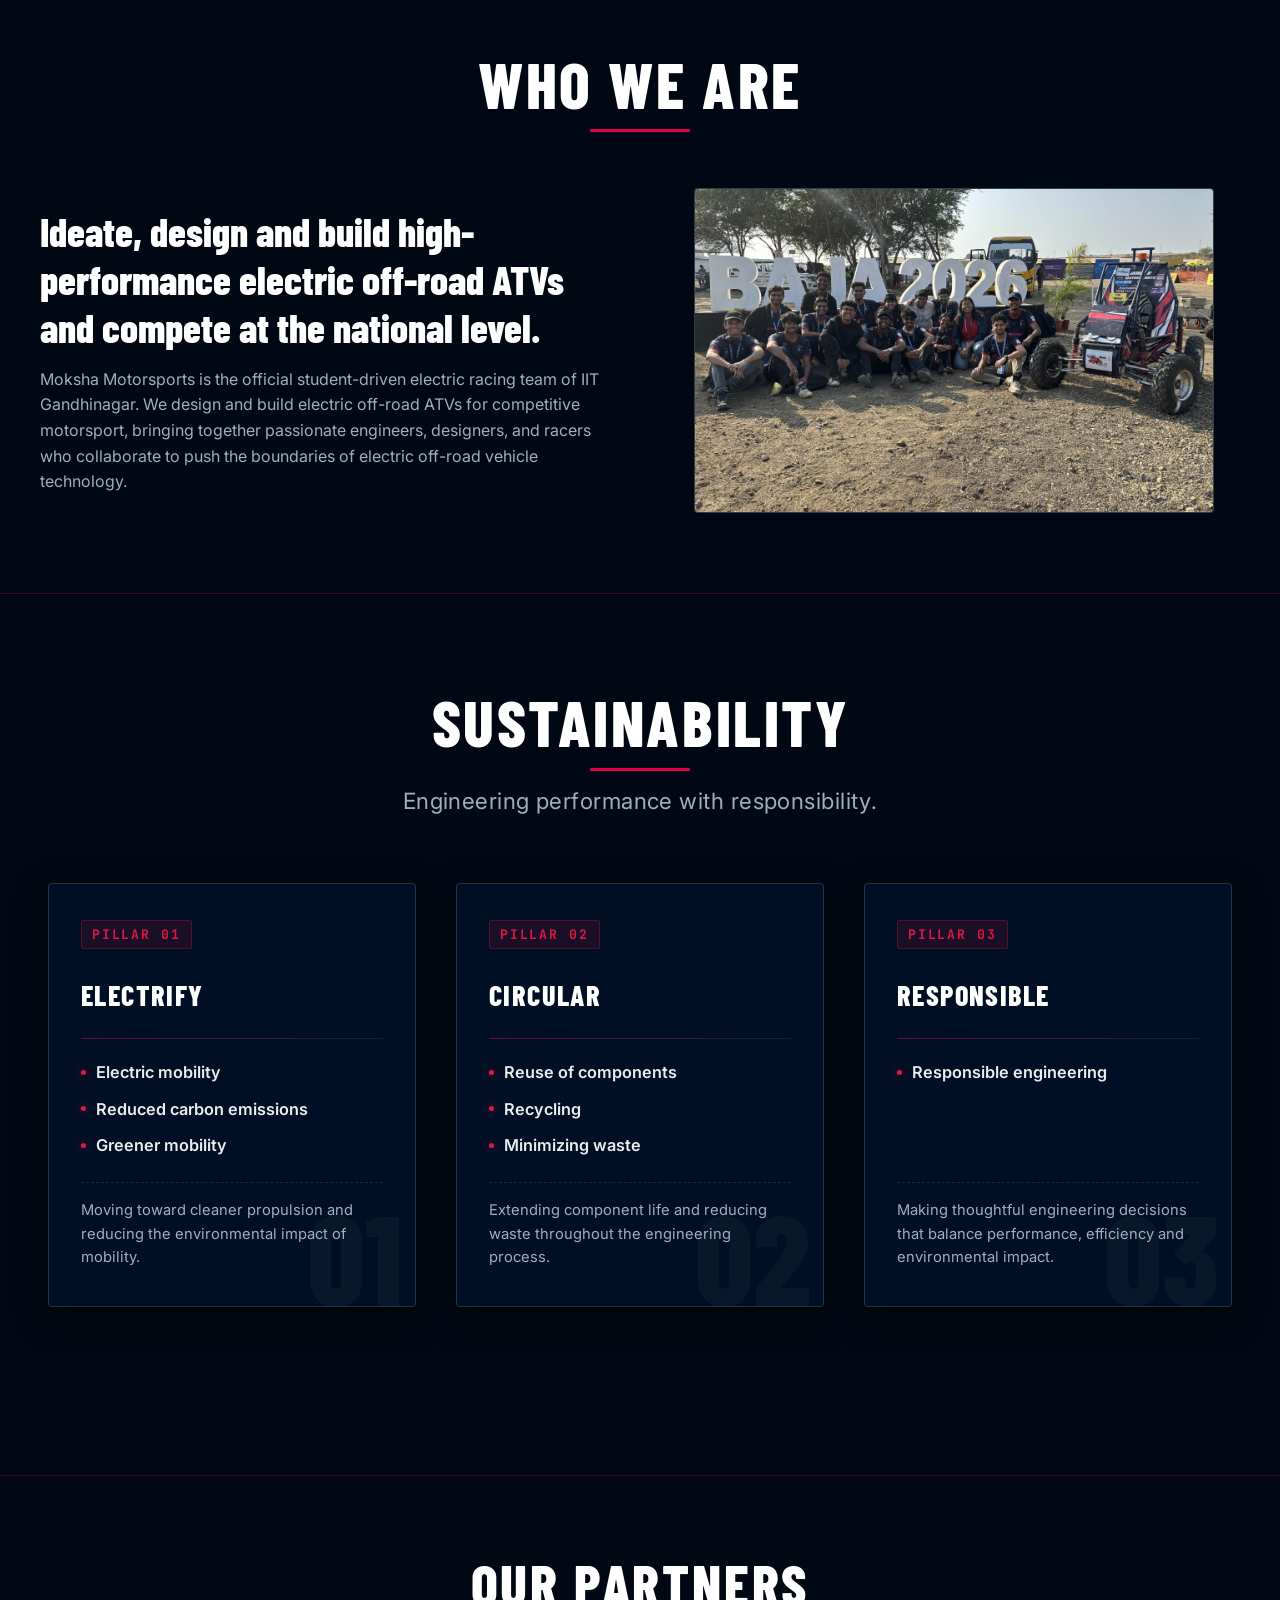
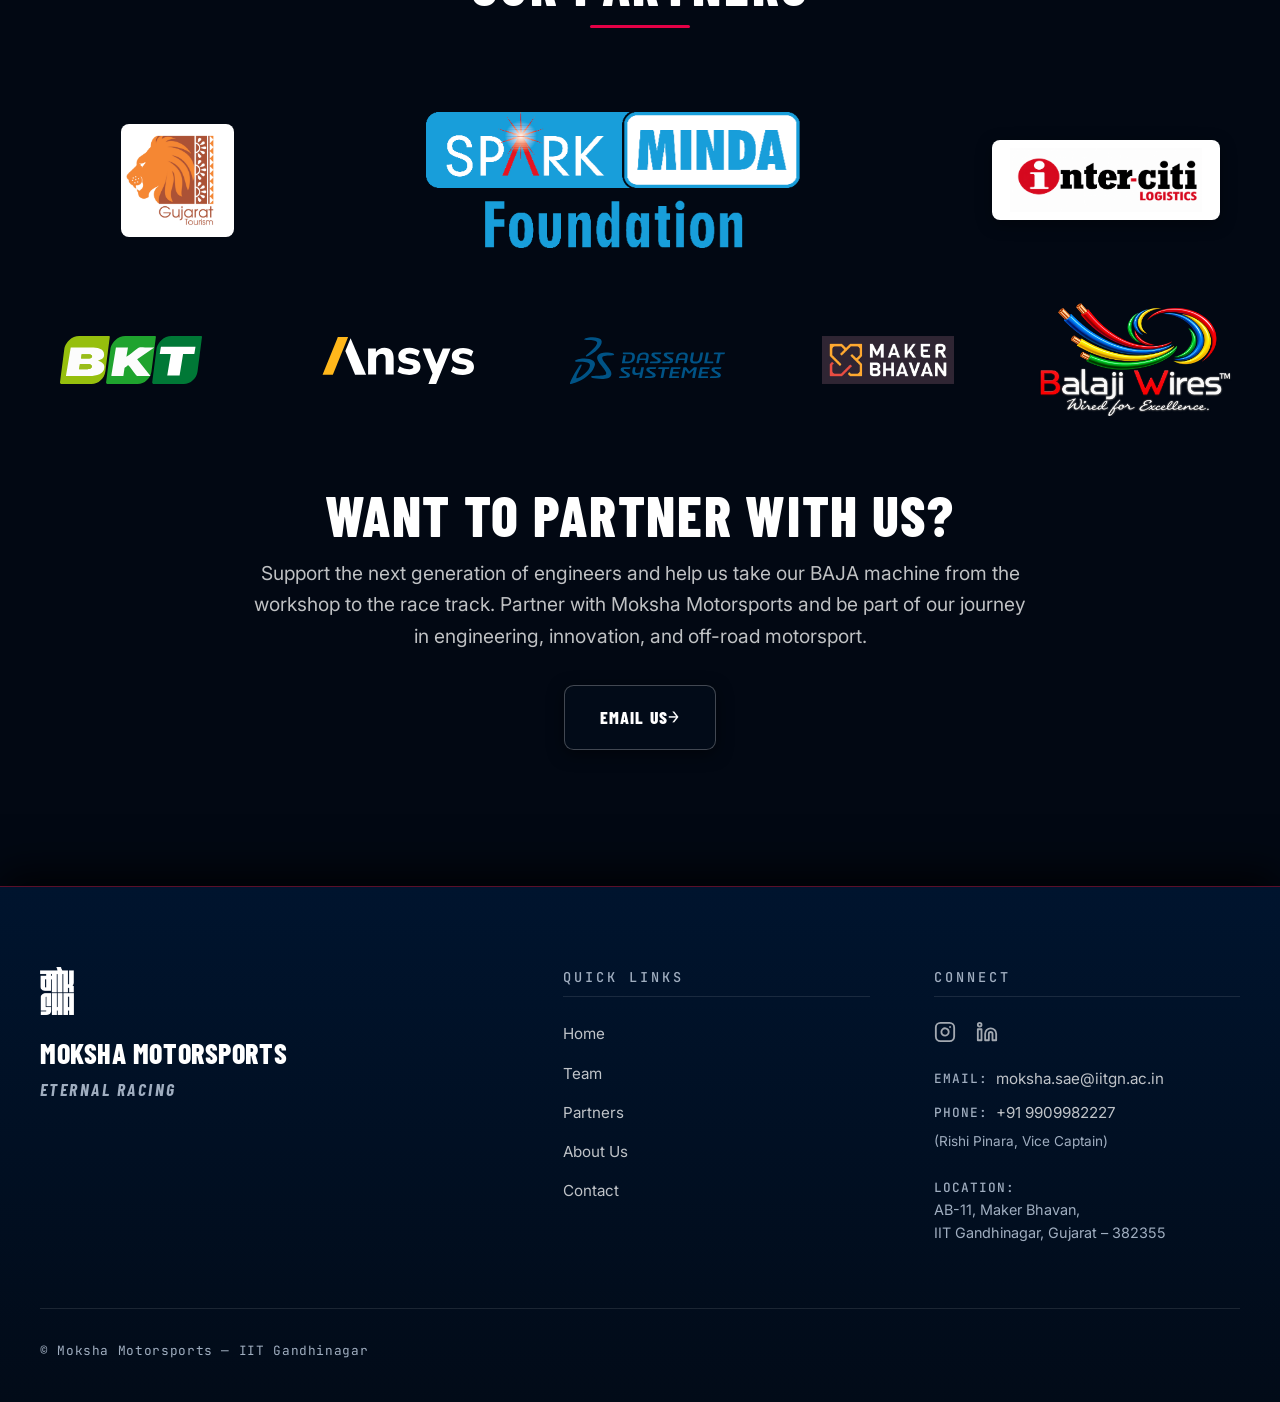
==== commit c96f3511: "Refactor Balaji Wires logo in index.html Updated Balaji Wires logo with new styling and dimensions." ====
--- a/index.html
+++ b/index.html
@@ -306,7 +306,23 @@
               <img src="assets/AMKER BHAVAN.png" alt="Maker Bhavan Logo" class="sponsor-wall-logo" loading="lazy" />
             </a>
 
-             <a href="https://balajiwires.in/" target="_blank" rel="noreferrer" class="sponser-wall-item" aria-label="Balaji Wires website" style="width: min(100%, 570px);"><img src="assets/balaji-wires-logo.png" alt="Balaji Wires Logo" class="sponsor-wall-logo" loading="lazy" style="width: 520px; max-width: 90vw; height: 220px; object-fit: contain; tansform: scale(1.15);"</a>
+             <a href="https://balajiwires.in/" target="_blank" rel="noreferrer" class="sponser-wall-item" aria-label="Balaji Wires website" style="width: min(100%, 570px);">
+               <img
+                        src="assets/balaji-wires-logo.png"
+                        alt="Balaji Wires Logo"
+                        class="sponsor-wall-logo"
+                        loading="lazy"
+                        style="
+                          width: 160px;
+                          height: 48px;
+                          max-width: 160px;
+                          max-height: 48px;
+                          object-fit: contain;
+                          transform: scale(2.5);
+                          transform-origin: center;
+                                "
+                            />
+             </a>
           </div>
         </div>
       </div>
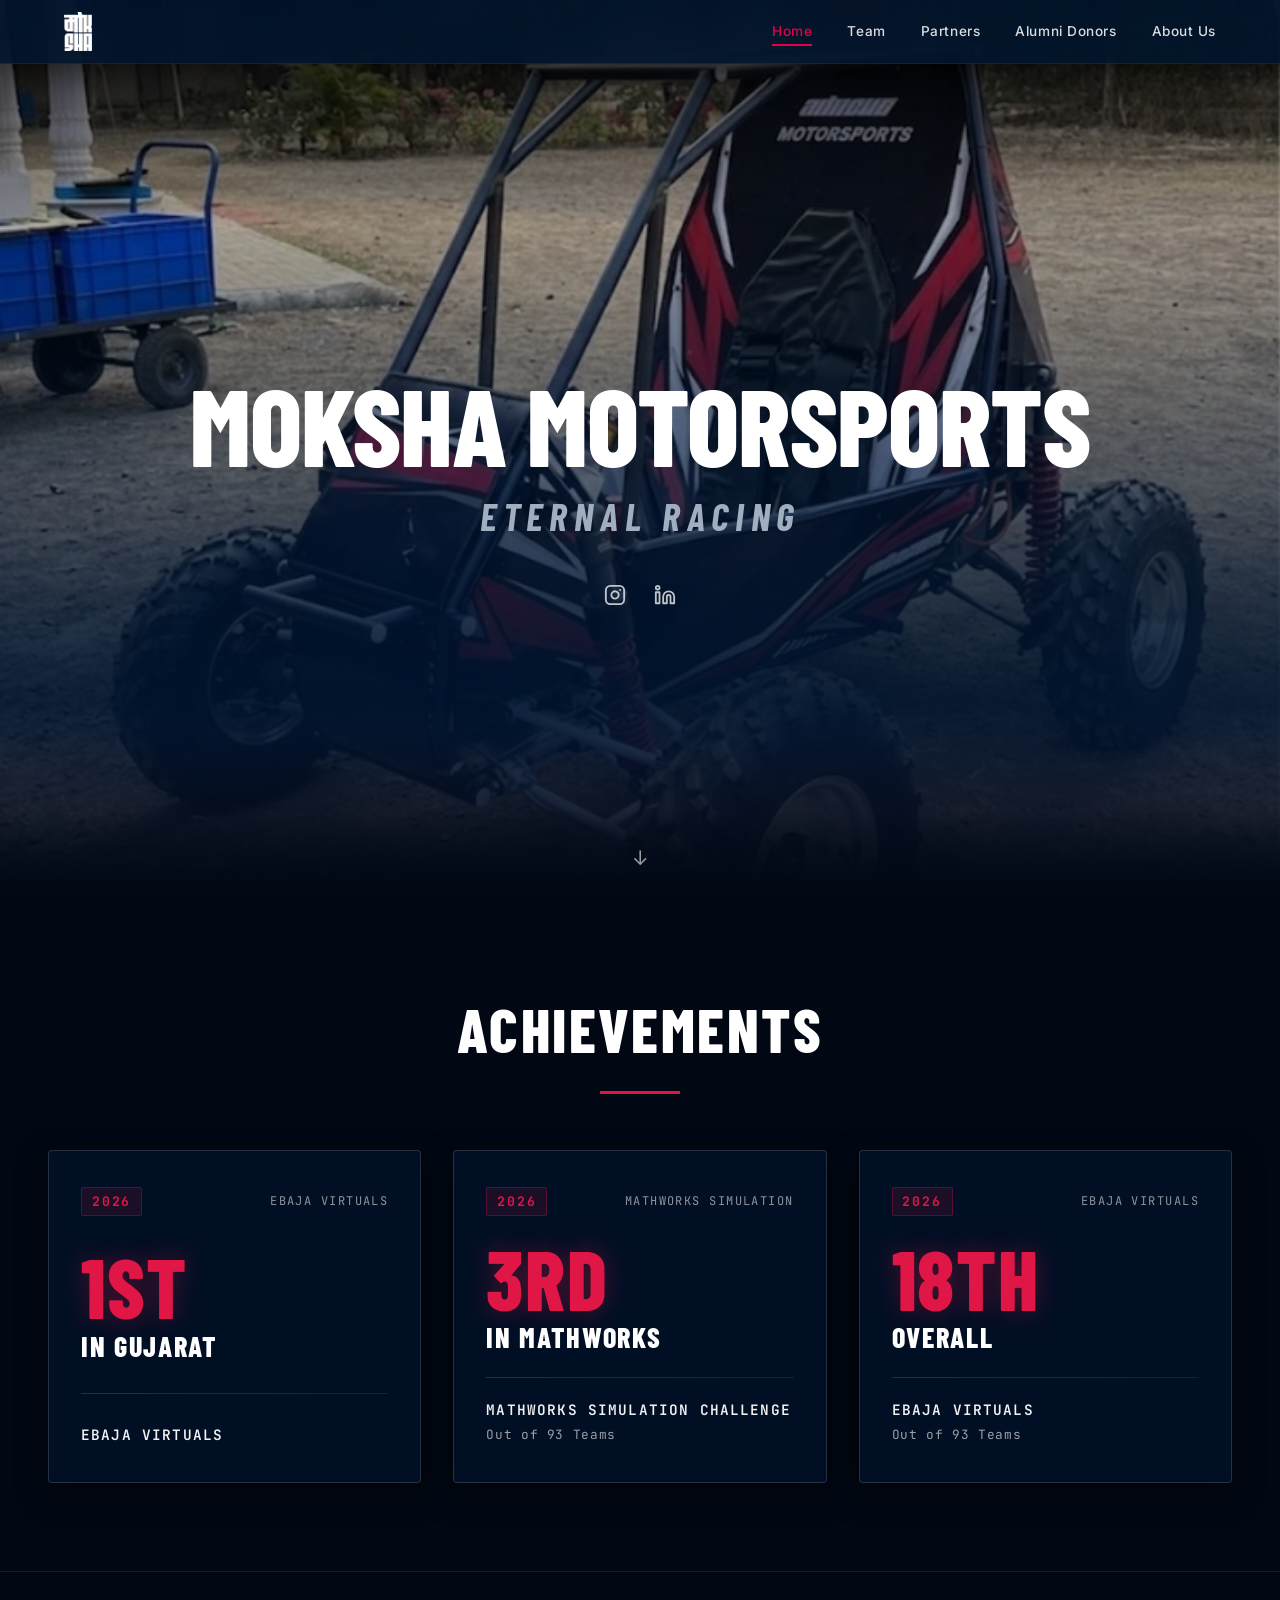
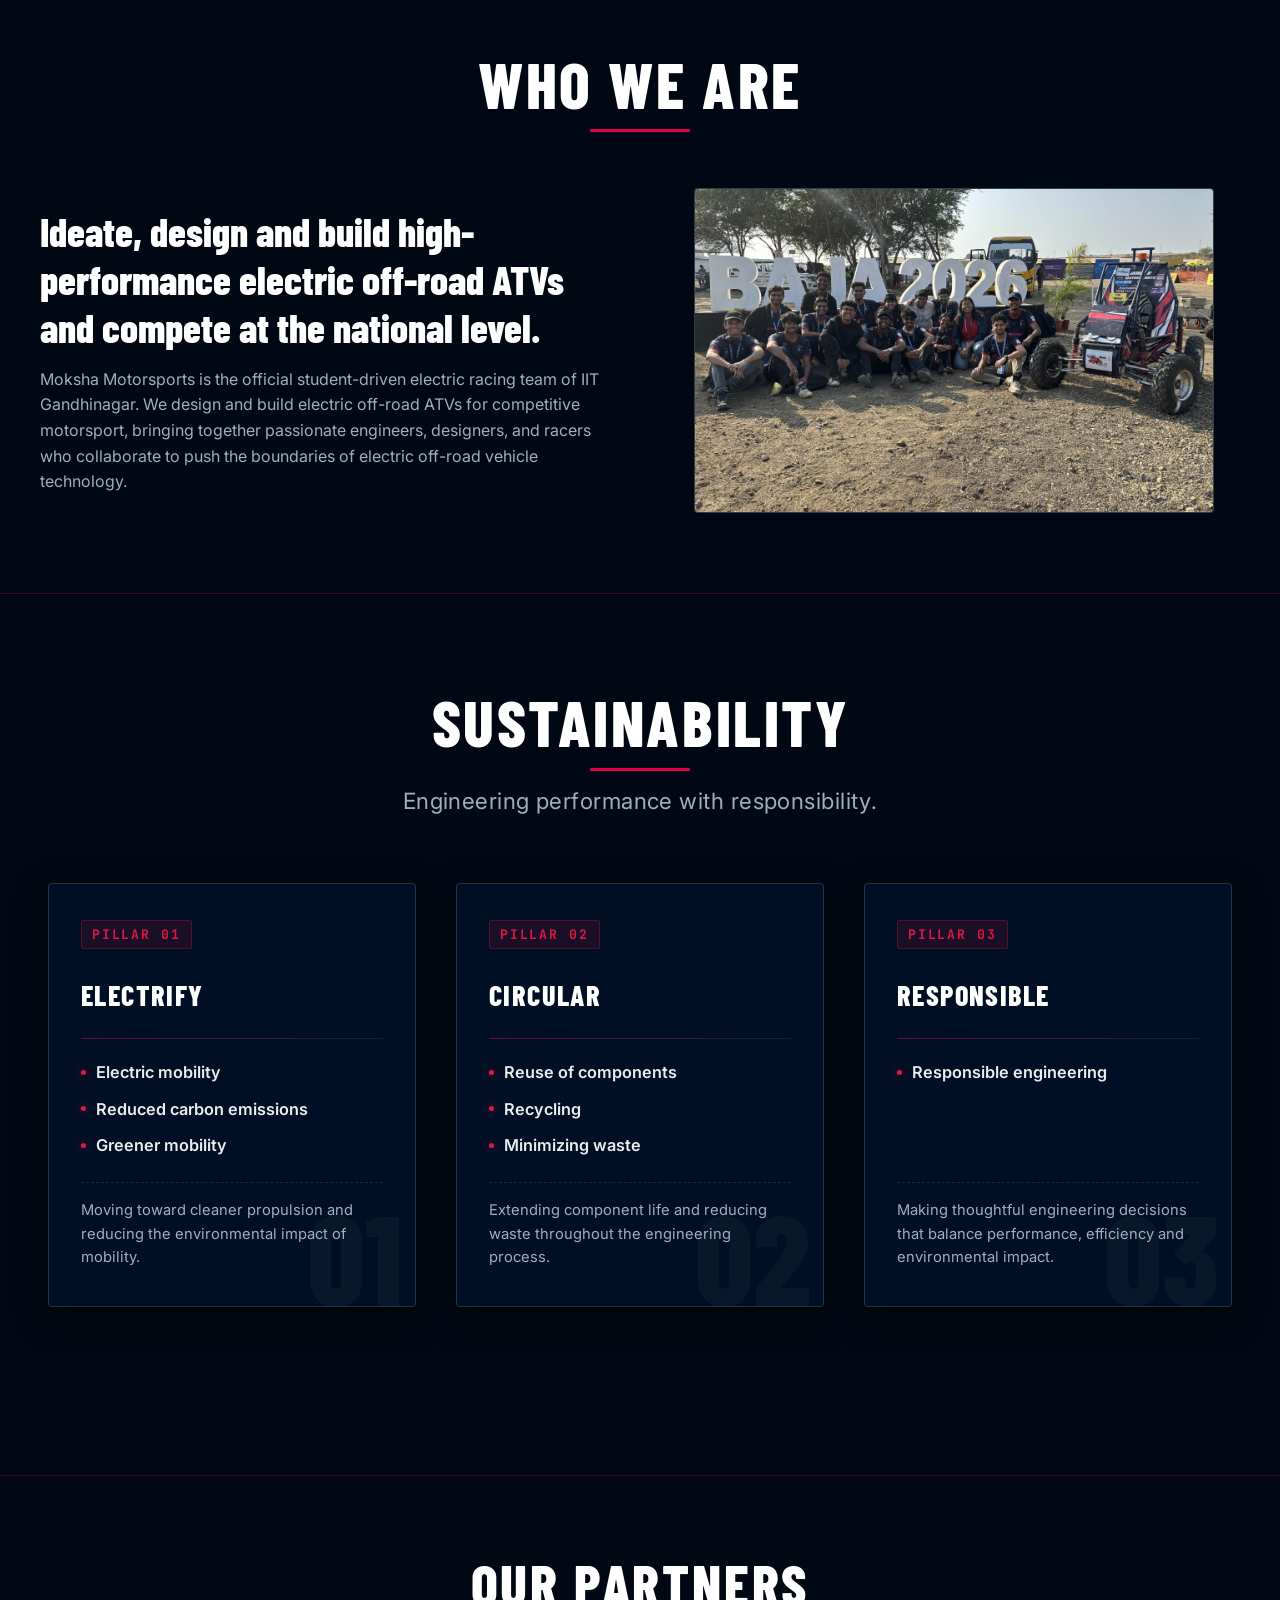
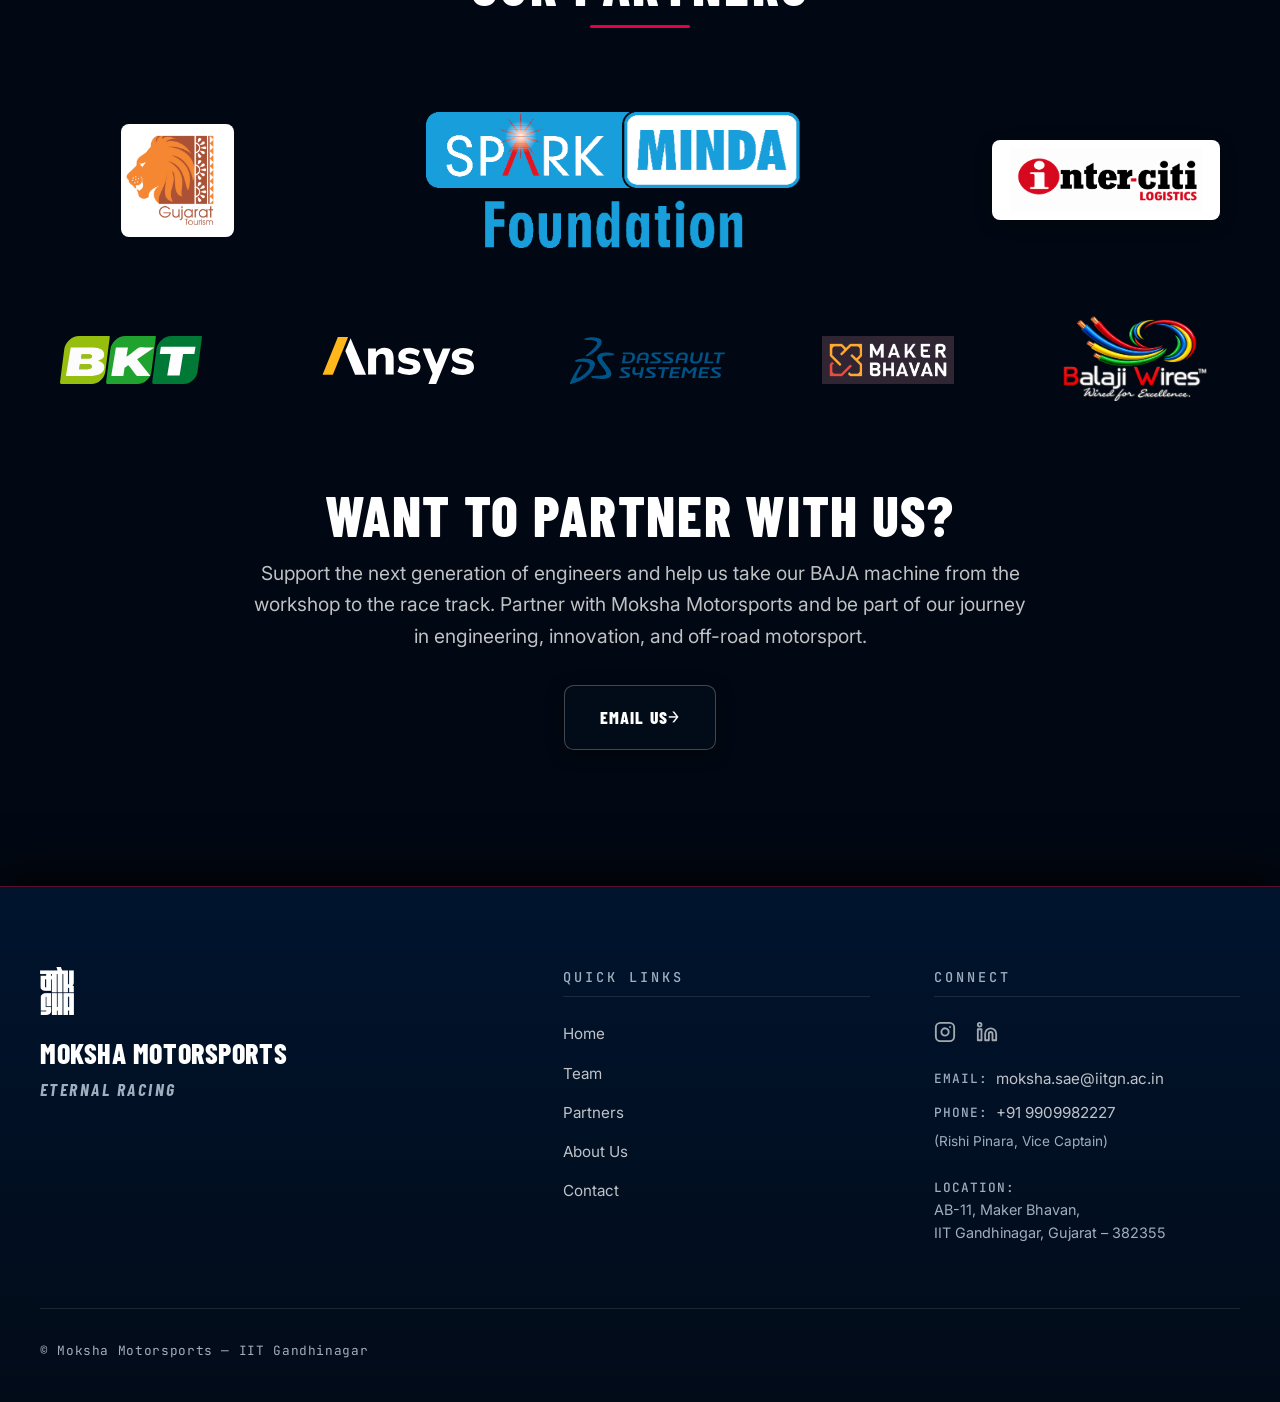
==== commit 1c4f5b0f: "Modify Balaji Wires logo image styles Updated the Balaji Wires logo image properties for better disp" ====
--- a/index.html
+++ b/index.html
@@ -307,21 +307,9 @@
             </a>
 
              <a href="https://balajiwires.in/" target="_blank" rel="noreferrer" class="sponser-wall-item" aria-label="Balaji Wires website" style="width: min(100%, 570px);">
-               <img
-                        src="assets/balaji-wires-logo.png"
-                        alt="Balaji Wires Logo"
-                        class="sponsor-wall-logo"
-                        loading="lazy"
-                        style="
-                          width: 160px;
-                          height: 48px;
-                          max-width: 160px;
-                          max-height: 48px;
-                          object-fit: contain;
-                          transform: scale(2.5);
-                          transform-origin: center;
-                                "
-                            />
+               <img 
+                 src="assets/balaji-wires-logo.png" alt="Balaji Wires Logo"  class="sponsor-wall-logo"  loading="lazy"
+                 style="width: 160px; height: 60px; max-width: 160px; max-height: 60px; object-fit: contain; transform: scale(1.5); transform-origin: center;"/>
              </a>
           </div>
         </div>
